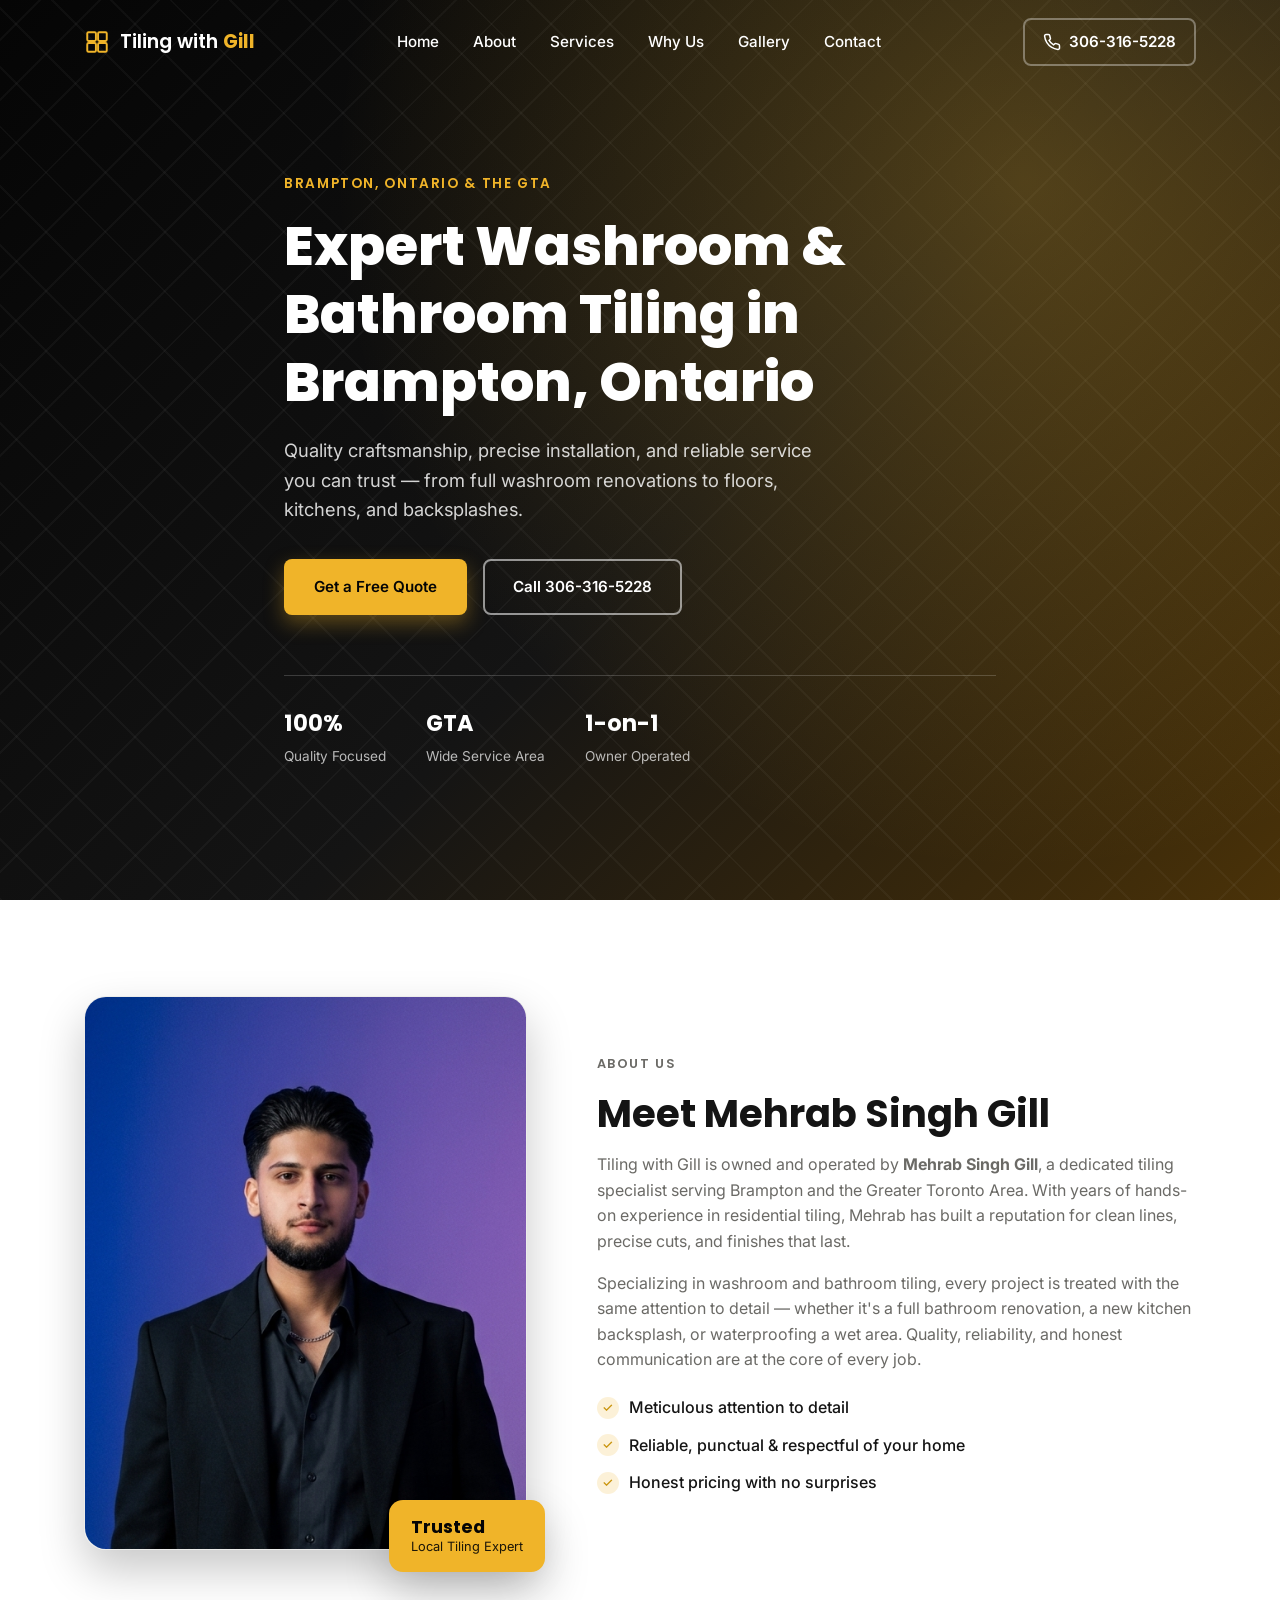
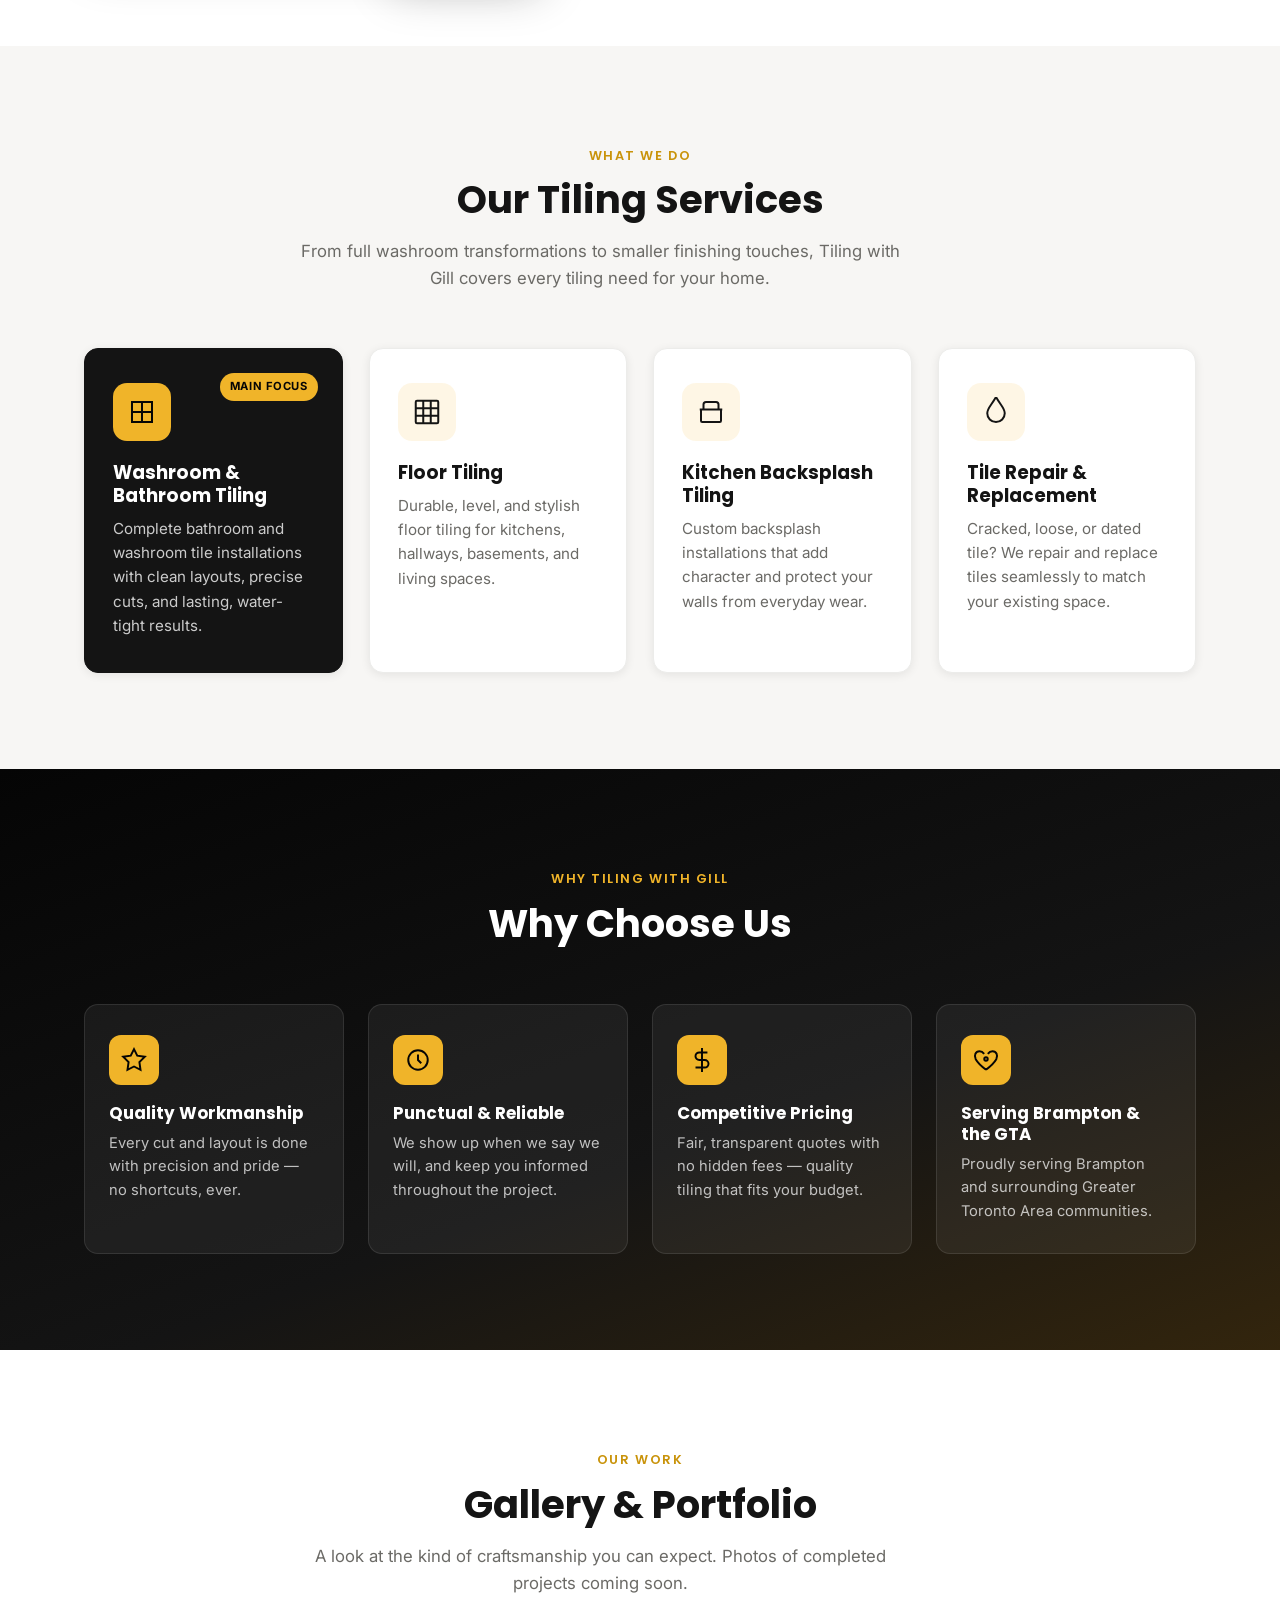
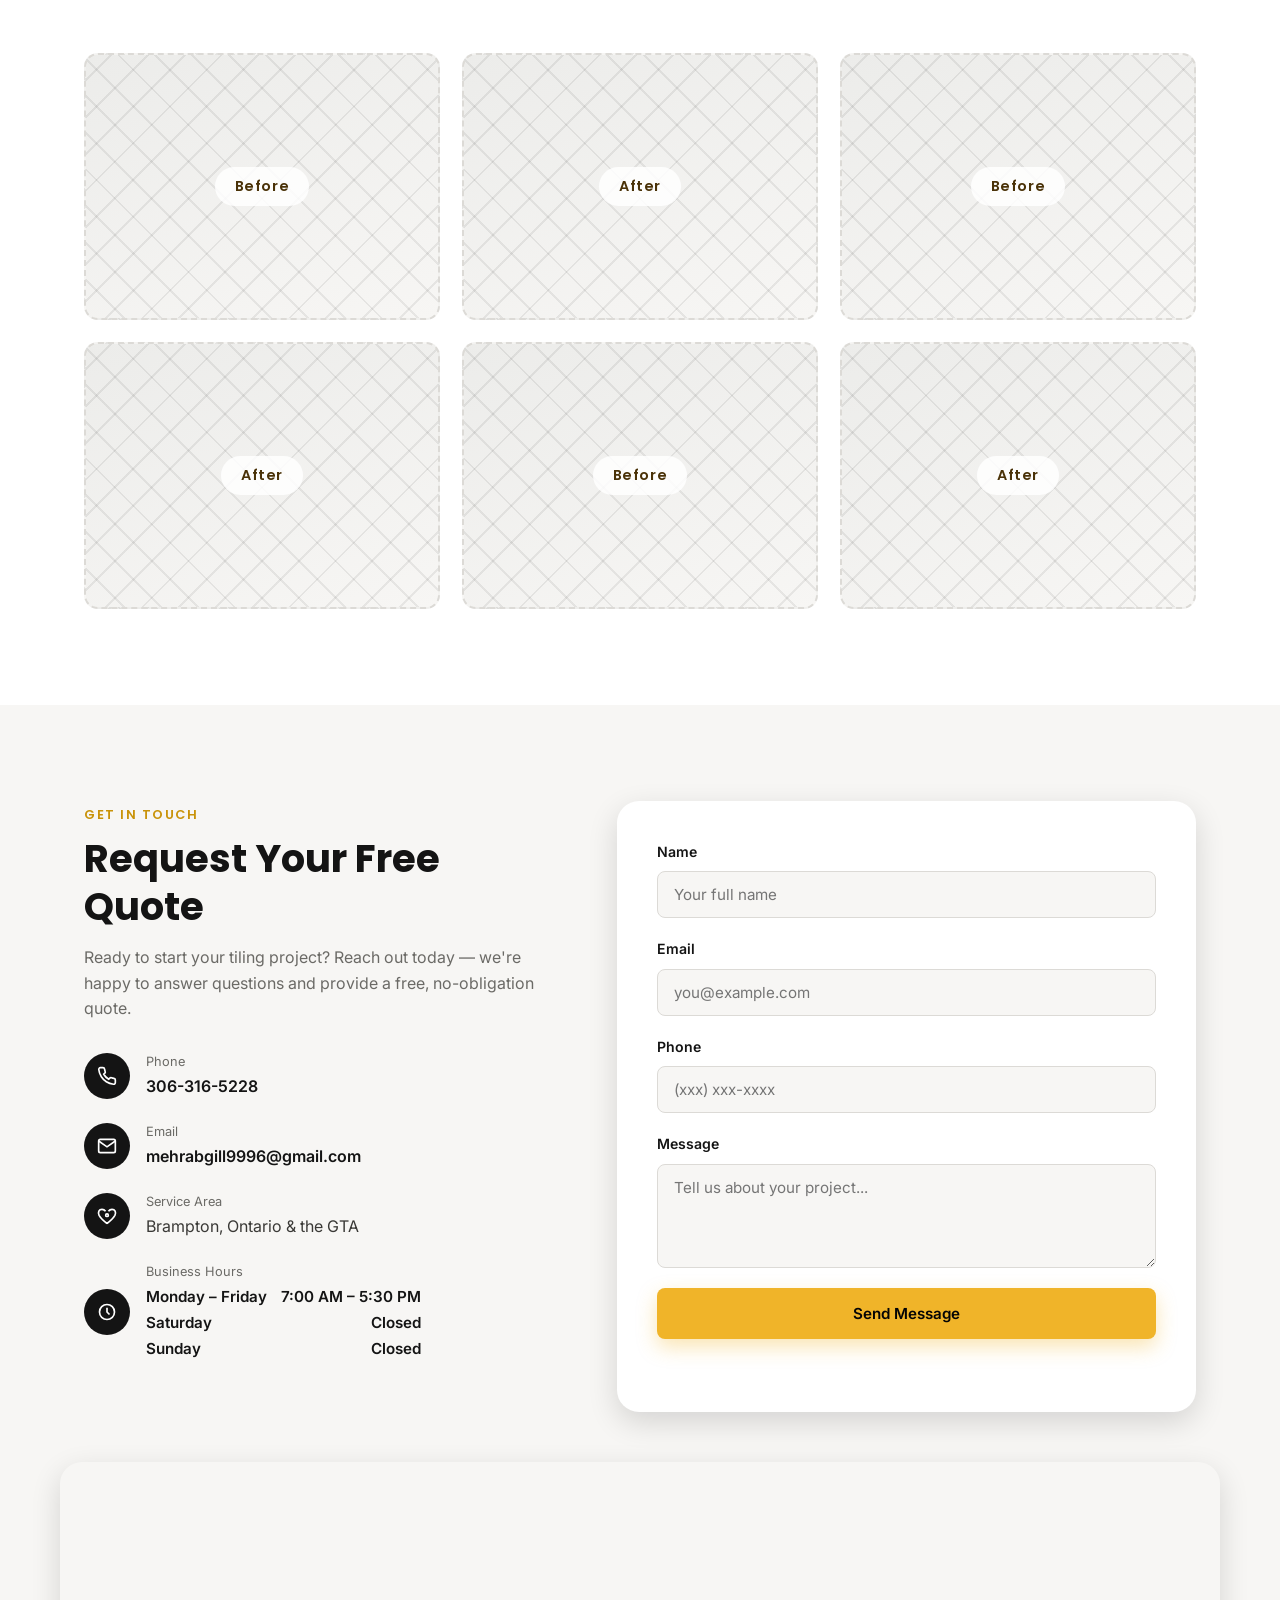
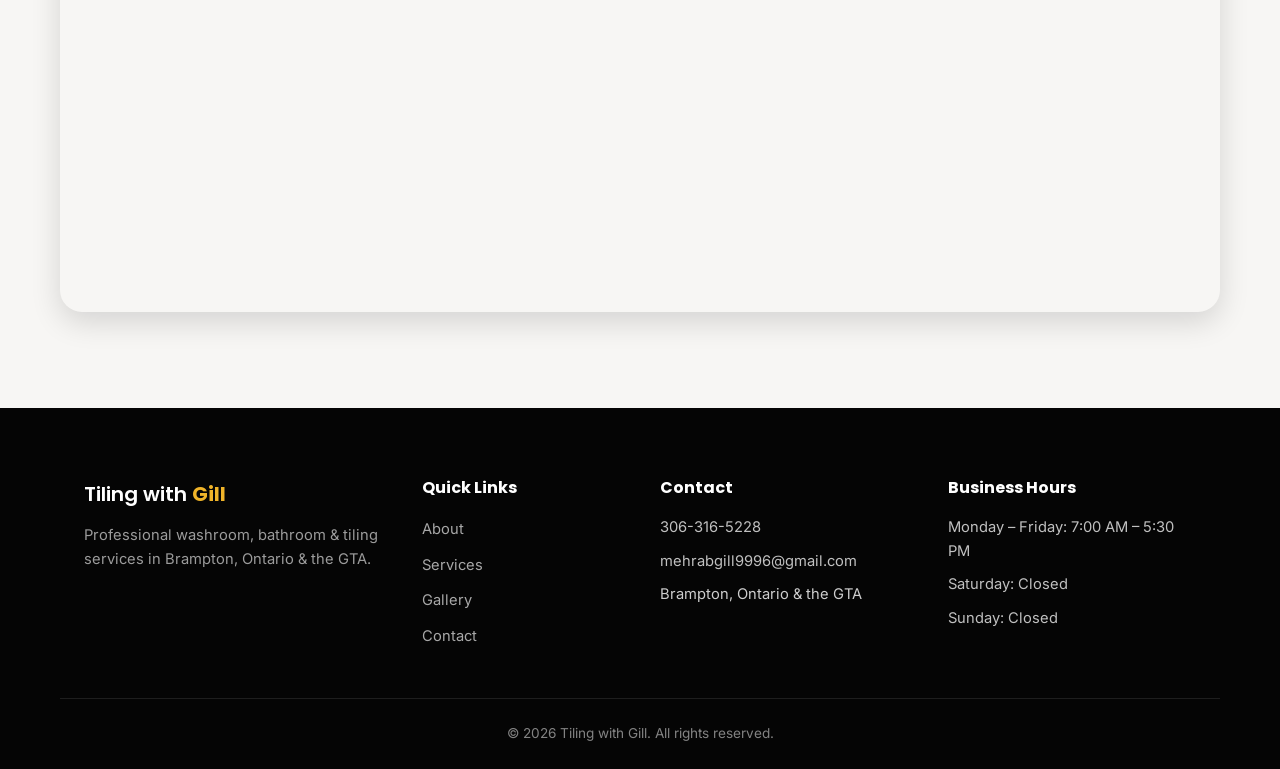
==== index.html @ 795b3895 "added embedded google map" ====
<!DOCTYPE html>
<html lang="en">
<head>
  <meta charset="UTF-8" />
  <meta name="viewport" content="width=device-width, initial-scale=1.0" />

  <!-- ===== Primary SEO ===== -->
  <title>Tiling With Gill | Professional Washroom &amp; Bathroom Tiling in Brampton, Ontario</title>
  <meta name="description" content="Tiling With Gill offers expert washroom, bathroom &amp; kitchen tiling in Brampton, Ontario. Quality installation, repairs &amp; backsplashes serving the GTA." />
  <meta name="keywords" content="tiling Brampton, washroom tiling, bathroom tiling contractor, tile installation Ontario, kitchen backsplash tiling, floor tiling Brampton, tile repair GTA, Mehrab Singh Gill tiling" />
  <meta name="robots" content="index, follow" />
  <meta name="author" content="Mehrab Singh Gill" />
  <!-- TODO: replace with the real production domain once live -->
  <link rel="canonical" href="https://www.tilingwithgill.com/" />

  <!-- ===== Favicon ===== -->
  <!-- Simple geometric tile icon in the site's accent color; see favicon.svg -->
  <link rel="icon" type="image/svg+xml" href="favicon.svg" />
  <!-- TODO: generate favicon.ico, favicon-16x16.png, favicon-32x32.png and apple-touch-icon.png from favicon.svg
       (e.g. via https://realfavicongenerator.net) and uncomment the lines below once added -->
  <!-- <link rel="icon" type="image/png" sizes="32x32" href="favicon-32x32.png" /> -->
  <!-- <link rel="icon" type="image/png" sizes="16x16" href="favicon-16x16.png" /> -->
  <!-- <link rel="apple-touch-icon" sizes="180x180" href="apple-touch-icon.png" /> -->
  <!-- <link rel="shortcut icon" href="favicon.ico" /> -->

  <!-- ===== Open Graph / Facebook & LinkedIn ===== -->
  <meta property="og:type" content="business.business" />
  <meta property="og:site_name" content="Tiling With Gill" />
  <meta property="og:title" content="Tiling With Gill | Professional Washroom &amp; Bathroom Tiling in Brampton, Ontario" />
  <meta property="og:description" content="Tiling With Gill offers expert washroom, bathroom &amp; kitchen tiling in Brampton, Ontario. Quality installation, repairs &amp; backsplashes serving the GTA." />
  <!-- TODO: replace with the real production domain and a dedicated 1200x630 share image once available -->
  <meta property="og:url" content="https://www.tilingwithgill.com/" />
  <meta property="og:image" content="https://www.tilingwithgill.com/images/mehrab-singh-gill.png" />
  <meta property="og:locale" content="en_CA" />

  <!-- ===== Twitter Card ===== -->
  <meta name="twitter:card" content="summary_large_image" />
  <meta name="twitter:title" content="Tiling With Gill | Professional Washroom &amp; Bathroom Tiling in Brampton, Ontario" />
  <meta name="twitter:description" content="Tiling With Gill offers expert washroom, bathroom &amp; kitchen tiling in Brampton, Ontario. Quality installation, repairs &amp; backsplashes serving the GTA." />
  <!-- TODO: replace with the real production domain and a dedicated share image once available -->
  <meta name="twitter:image" content="https://www.tilingwithgill.com/images/mehrab-singh-gill.png" />

  <!-- ===== Structured Data (LocalBusiness) ===== -->
  <script type="application/ld+json">
  {
    "@context": "https://schema.org",
    "@type": "HomeAndConstructionBusiness",
    "name": "Tiling With Gill",
    "image": "https://www.tilingwithgill.com/images/mehrab-singh-gill.png",
    "telephone": "+1-306-316-5228",
    "email": "mehrabgill9996@gmail.com",
    "address": {
      "@type": "PostalAddress",
      "addressLocality": "Brampton",
      "addressRegion": "ON",
      "addressCountry": "CA"
    },
    "geo": {
      "@type": "GeoCoordinates",
      "latitude": 43.7315,
      "longitude": -79.7624
    },
    "areaServed": "Brampton, Ontario and Greater Toronto Area",
    "priceRange": "$$",
    "openingHoursSpecification": [
      {
        "@type": "OpeningHoursSpecification",
        "dayOfWeek": ["Monday", "Tuesday", "Wednesday", "Thursday", "Friday"],
        "opens": "07:00",
        "closes": "17:30"
      }
    ],
    "url": "https://www.tilingwithgill.com/",
    "sameAs": []
  }
  </script>
  <!-- TODO: replace the domain/image placeholders above once the real production domain is live,
       and populate "sameAs" with links to social profiles (Facebook, Instagram, etc.) -->

  <!-- Google Fonts -->
  <link rel="preconnect" href="https://fonts.googleapis.com" />
  <link rel="preconnect" href="https://fonts.gstatic.com" crossorigin />
  <link href="https://fonts.googleapis.com/css2?family=Poppins:wght@500;600;700;800&family=Inter:wght@400;500;600;700&display=swap" rel="stylesheet" />

  <link rel="stylesheet" href="style.css"/>
</head>
<body>

  <!-- ===== Header / Navbar ===== -->
  <header class="site-header" id="site-header">
    <nav class="navbar container">
      <a href="#home" class="brand">
        <span class="brand-icon">
          <svg viewBox="0 0 24 24" width="26" height="26" fill="none" stroke="currentColor" stroke-width="1.8">
            <rect x="3" y="3" width="8" height="8" rx="1.2"></rect>
            <rect x="13" y="3" width="8" height="8" rx="1.2"></rect>
            <rect x="3" y="13" width="8" height="8" rx="1.2"></rect>
            <rect x="13" y="13" width="8" height="8" rx="1.2"></rect>
          </svg>
        </span>
        <span class="brand-text">Tiling with <strong>Gill</strong></span>
      </a>

      <button class="nav-toggle" id="nav-toggle" aria-label="Toggle navigation menu" aria-expanded="false">
        <span></span>
        <span></span>
        <span></span>
      </button>

      <ul class="nav-links" id="nav-links">
        <li><a href="#home" class="nav-link">Home</a></li>
        <li><a href="#about" class="nav-link">About</a></li>
        <li><a href="#services" class="nav-link">Services</a></li>
        <li><a href="#why-us" class="nav-link">Why Us</a></li>
        <li><a href="#gallery" class="nav-link">Gallery</a></li>
        <li><a href="#contact" class="nav-link">Contact</a></li>
      </ul>

      <a href="tel:3063165228" class="nav-phone">
        <svg viewBox="0 0 24 24" width="18" height="18" fill="none" stroke="currentColor" stroke-width="2">
          <path d="M22 16.92v3a2 2 0 0 1-2.18 2 19.79 19.79 0 0 1-8.63-3.07 19.5 19.5 0 0 1-6-6 19.79 19.79 0 0 1-3.07-8.67A2 2 0 0 1 4.11 2h3a2 2 0 0 1 2 1.72c.127.96.361 1.903.7 2.81a2 2 0 0 1-.45 2.11L8.09 9.91a16 16 0 0 0 6 6l1.27-1.27a2 2 0 0 1 2.11-.45c.907.339 1.85.573 2.81.7A2 2 0 0 1 22 16.92z"></path>
        </svg>
        <span>306-316-5228</span>
      </a>
    </nav>
  </header>

  <!-- ===== Hero Section ===== -->
  <section class="hero" id="home">
    <div class="hero-overlay"></div>
    <div class="container hero-content">
      <p class="hero-eyebrow">Brampton, Ontario &amp; the GTA</p>
      <h1 class="hero-title">Expert Washroom &amp; Bathroom Tiling in Brampton, Ontario</h1>
      <p class="hero-subtitle">
        Quality craftsmanship, precise installation, and reliable service you can trust —
        from full washroom renovations to floors, kitchens, and backsplashes.
      </p>
      <div class="hero-actions">
        <a href="#contact" class="btn btn-primary">Get a Free Quote</a>
        <a href="tel:3063165228" class="btn btn-ghost">Call 306-316-5228</a>
      </div>
      <div class="hero-stats">
        <div class="hero-stat">
          <span class="hero-stat-num">100%</span>
          <span class="hero-stat-label">Quality Focused</span>
        </div>
        <div class="hero-stat">
          <span class="hero-stat-num">GTA</span>
          <span class="hero-stat-label">Wide Service Area</span>
        </div>
        <div class="hero-stat">
          <span class="hero-stat-num">1-on-1</span>
          <span class="hero-stat-label">Owner Operated</span>
        </div>
      </div>
    </div>
  </section>

  <!-- ===== About Section ===== -->
  <section class="about" id="about">
    <div class="container about-grid">
      <div class="about-visual">
        <div class="about-image">
          <img src="images/mehrab-singh-gill.png" alt="Mehrab Singh Gill, owner of Tiling with Gill" />
        </div>
        <div class="about-badge">
          <strong>Trusted</strong>
          <span>Local Tiling Expert</span>
        </div>
      </div>

      <div class="about-text">
        <p class="section-eyebrow">About Us</p>
        <h2 class="section-title">Meet Mehrab Singh Gill</h2>
        <p>
          Tiling with Gill is owned and operated by <strong>Mehrab Singh Gill</strong>, a dedicated tiling
          specialist serving Brampton and the Greater Toronto Area. With years of hands-on experience
          in residential tiling, Mehrab has built a reputation for clean lines, precise cuts, and
          finishes that last.
        </p>
        <p>
          Specializing in washroom and bathroom tiling, every project is treated with the same
          attention to detail — whether it's a full bathroom renovation, a new kitchen backsplash,
          or waterproofing a wet area. Quality, reliability, and honest communication are at the
          core of every job.
        </p>
        <ul class="about-points">
          <li><span class="check">✓</span> Meticulous attention to detail</li>
          <li><span class="check">✓</span> Reliable, punctual &amp; respectful of your home</li>
          <li><span class="check">✓</span> Honest pricing with no surprises</li>
        </ul>
      </div>
    </div>
  </section>

  <!-- ===== Services Section ===== -->
  <section class="services" id="services">
    <div class="container">
      <div class="section-heading">
        <p class="section-eyebrow">What We Do</p>
        <h2 class="section-title">Our Tiling Services</h2>
        <p class="section-subtitle">
          From full washroom transformations to smaller finishing touches, Tiling with Gill covers
          every tiling need for your home.
        </p>
      </div>

      <div class="services-grid">
        <div class="service-card service-card-featured">
          <div class="service-icon">
            <svg viewBox="0 0 24 24" width="30" height="30" fill="none" stroke="currentColor" stroke-width="1.6">
              <path d="M4 4h16v16H4z"></path>
              <path d="M4 12h16M12 4v16"></path>
            </svg>
          </div>
          <span class="service-tag">Main Focus</span>
          <h3>Washroom &amp; Bathroom Tiling</h3>
          <p>Complete bathroom and washroom tile installations with clean layouts, precise cuts, and lasting, water-tight results.</p>
        </div>

        <div class="service-card">
          <div class="service-icon">
            <svg viewBox="0 0 24 24" width="30" height="30" fill="none" stroke="currentColor" stroke-width="1.6">
              <rect x="3" y="3" width="18" height="18" rx="1"></rect>
              <path d="M3 9h18M3 15h18M9 3v18M15 3v18"></path>
            </svg>
          </div>
          <h3>Floor Tiling</h3>
          <p>Durable, level, and stylish floor tiling for kitchens, hallways, basements, and living spaces.</p>
        </div>

        <div class="service-card">
          <div class="service-icon">
            <svg viewBox="0 0 24 24" width="30" height="30" fill="none" stroke="currentColor" stroke-width="1.6">
              <path d="M3 10h18M6 10V6a2 2 0 0 1 2-2h8a2 2 0 0 1 2 2v4M4 10v9a1 1 0 0 0 1 1h14a1 1 0 0 0 1-1v-9"></path>
            </svg>
          </div>
          <h3>Kitchen Backsplash Tiling</h3>
          <p>Custom backsplash installations that add character and protect your walls from everyday wear.</p>
        </div>

        <div class="service-card">
          <div class="service-icon">
            <svg viewBox="0 0 24 24" width="30" height="30" fill="none" stroke="currentColor" stroke-width="1.6">
              <path d="M12 20a7 7 0 0 0 7-7c0-4-3-6-7-13-4 7-7 9-7 13a7 7 0 0 0 7 7z"></path>
            </svg>
          </div>
          <h3>Tile Repair &amp; Replacement</h3>
          <p>Cracked, loose, or dated tile? We repair and replace tiles seamlessly to match your existing space.</p>
        </div>
      </div>
    </div>
  </section>

  <!-- ===== Why Choose Us Section ===== -->
  <section class="why-us" id="why-us">
    <div class="container">
      <div class="section-heading section-heading-light">
        <p class="section-eyebrow">Why Tiling with Gill</p>
        <h2 class="section-title">Why Choose Us</h2>
      </div>

      <div class="why-us-grid">
        <div class="why-card">
          <div class="why-icon">
            <svg viewBox="0 0 24 24" width="26" height="26" fill="none" stroke="currentColor" stroke-width="1.8">
              <path d="M12 2l3 6 7 1-5 5 1 7-6-3-6 3 1-7-5-5 7-1 3-6z"></path>
            </svg>
          </div>
          <h3>Quality Workmanship</h3>
          <p>Every cut and layout is done with precision and pride — no shortcuts, ever.</p>
        </div>

        <div class="why-card">
          <div class="why-icon">
            <svg viewBox="0 0 24 24" width="26" height="26" fill="none" stroke="currentColor" stroke-width="1.8">
              <circle cx="12" cy="12" r="9"></circle>
              <path d="M12 7v5l3 3"></path>
            </svg>
          </div>
          <h3>Punctual &amp; Reliable</h3>
          <p>We show up when we say we will, and keep you informed throughout the project.</p>
        </div>

        <div class="why-card">
          <div class="why-icon">
            <svg viewBox="0 0 24 24" width="26" height="26" fill="none" stroke="currentColor" stroke-width="1.8">
              <path d="M12 1v22M17 5H9.5a3.5 3.5 0 0 0 0 7h5a3.5 3.5 0 0 1 0 7H6"></path>
            </svg>
          </div>
          <h3>Competitive Pricing</h3>
          <p>Fair, transparent quotes with no hidden fees — quality tiling that fits your budget.</p>
        </div>

        <div class="why-card">
          <div class="why-icon">
            <svg viewBox="0 0 24 24" width="26" height="26" fill="none" stroke="currentColor" stroke-width="1.8">
              <path d="M12 21s-7-5.3-9.5-9.7C.7 7.6 2.4 4 6 4c2 0 3.3 1 4.3 2.4M12 21s7-5.3 9.5-9.7C23.3 7.6 21.6 4 18 4c-2 0-3.3 1-4.3 2.4"></path>
              <circle cx="12" cy="11" r="1.6"></circle>
            </svg>
          </div>
          <h3>Serving Brampton &amp; the GTA</h3>
          <p>Proudly serving Brampton and surrounding Greater Toronto Area communities.</p>
        </div>
      </div>
    </div>
  </section>

  <!-- ===== Gallery Section ===== -->
  <section class="gallery" id="gallery">
    <div class="container">
      <div class="section-heading">
        <p class="section-eyebrow">Our Work</p>
        <h2 class="section-title">Gallery &amp; Portfolio</h2>
        <p class="section-subtitle">A look at the kind of craftsmanship you can expect. Photos of completed projects coming soon.</p>
      </div>

      <div class="gallery-grid">
        <div class="gallery-item"><span class="gallery-label">Before</span></div>
        <div class="gallery-item"><span class="gallery-label">After</span></div>
        <div class="gallery-item"><span class="gallery-label">Before</span></div>
        <div class="gallery-item"><span class="gallery-label">After</span></div>
        <div class="gallery-item"><span class="gallery-label">Before</span></div>
        <div class="gallery-item"><span class="gallery-label">After</span></div>
      </div>
    </div>
  </section>

  <!-- ===== Contact Section ===== -->
  <section class="contact" id="contact">
    <div class="container contact-grid">
      <div class="contact-info">
        <p class="section-eyebrow">Get In Touch</p>
        <h2 class="section-title">Request Your Free Quote</h2>
        <p class="contact-lead">
          Ready to start your tiling project? Reach out today — we're happy to answer questions
          and provide a free, no-obligation quote.
        </p>

        <ul class="contact-details">
          <li>
            <span class="contact-icon">
              <svg viewBox="0 0 24 24" width="20" height="20" fill="none" stroke="currentColor" stroke-width="2">
                <path d="M22 16.92v3a2 2 0 0 1-2.18 2 19.79 19.79 0 0 1-8.63-3.07 19.5 19.5 0 0 1-6-6 19.79 19.79 0 0 1-3.07-8.67A2 2 0 0 1 4.11 2h3a2 2 0 0 1 2 1.72c.127.96.361 1.903.7 2.81a2 2 0 0 1-.45 2.11L8.09 9.91a16 16 0 0 0 6 6l1.27-1.27a2 2 0 0 1 2.11-.45c.907.339 1.85.573 2.81.7A2 2 0 0 1 22 16.92z"></path>
              </svg>
            </span>
            <div>
              <span class="contact-label">Phone</span>
              <a href="tel:3063165228">306-316-5228</a>
            </div>
          </li>
          <li>
            <span class="contact-icon">
              <svg viewBox="0 0 24 24" width="20" height="20" fill="none" stroke="currentColor" stroke-width="2">
                <rect x="2" y="4" width="20" height="16" rx="2"></rect>
                <path d="M2 6l10 7 10-7"></path>
              </svg>
            </span>
            <div>
              <span class="contact-label">Email</span>
              <a href="mailto:mehrabgill9996@gmail.com">mehrabgill9996@gmail.com</a>
            </div>
          </li>
          <li>
            <span class="contact-icon">
              <svg viewBox="0 0 24 24" width="20" height="20" fill="none" stroke="currentColor" stroke-width="2">
                <path d="M12 21s-7-5.3-9.5-9.7C.7 7.6 2.4 4 6 4c2 0 3.3 1 4.3 2.4M12 21s7-5.3 9.5-9.7C23.3 7.6 21.6 4 18 4c-2 0-3.3 1-4.3 2.4"></path>
                <circle cx="12" cy="11" r="1.6"></circle>
              </svg>
            </span>
            <div>
              <span class="contact-label">Service Area</span>
              <span>Brampton, Ontario &amp; the GTA</span>
            </div>
          </li>
          <li>
            <span class="contact-icon">
              <svg viewBox="0 0 24 24" width="20" height="20" fill="none" stroke="currentColor" stroke-width="2">
                <circle cx="12" cy="12" r="9"></circle>
                <path d="M12 7v5l3 3"></path>
              </svg>
            </span>
            <div>
              <span class="contact-label">Business Hours</span>
              <ul class="hours-list">
                <li><span>Monday – Friday</span><span>7:00 AM – 5:30 PM</span></li>
                <li><span>Saturday</span><span>Closed</span></li>
                <li><span>Sunday</span><span>Closed</span></li>
              </ul>
            </div>
          </li>
        </ul>
      </div>

      <div class="contact-form-wrap">
        <form id="contact-form" class="contact-form" action="https://api.web3forms.com/submit" method="POST" novalidate>
          <input type="hidden" name="access_key" value="afe254e4-fe73-4a20-aae0-8e3b2d7eca64" />
          <input type="hidden" name="subject" value="New Quote Request from Website" />
          <div class="form-row">
            <label for="name">Name</label>
            <input type="text" id="name" name="name" placeholder="Your full name" required />
          </div>
          <div class="form-row">
            <label for="email">Email</label>
            <input type="email" id="email" name="email" placeholder="you@example.com" required />
          </div>
          <div class="form-row">
            <label for="phone">Phone</label>
            <input type="tel" id="phone" name="phone" placeholder="(xxx) xxx-xxxx" />
          </div>
          <div class="form-row">
            <label for="message">Message</label>
            <textarea id="message" name="message" rows="4" placeholder="Tell us about your project..." required></textarea>
          </div>
          <button type="submit" class="btn btn-primary btn-block">Send Message</button>
          <p class="form-note" id="form-note" role="status" aria-live="polite"></p>
        </form>
      </div>
    </div>

    <div class="container map-embed">
      <iframe
        src="https://www.google.com/maps/embed?pb=!1m18!1m12!1m3!1d184531.24686774967!2d-79.92454413108189!3d43.72507913523757!2m3!1f0!2f0!3f0!3m2!1i1024!2i768!4f13.1!3m3!1m2!1s0x882b15eaa5d05abf%3A0x352d31667cc38677!2sBrampton%2C%20ON!5e0!3m2!1sen!2sca!4v1784759940972!5m2!1sen!2sca"
        height="450"
        style="border:0;"
        allowfullscreen=""
        loading="lazy"
        title="Tiling With Gill service area map — Brampton, Ontario"
      ></iframe>
    </div>
  </section>

  <!-- ===== Footer ===== -->
  <footer class="site-footer">
    <div class="container footer-grid">
      <div class="footer-brand">
        <span class="brand-text">Tiling with <strong>Gill</strong></span>
        <p>Professional washroom, bathroom &amp; tiling services in Brampton, Ontario &amp; the GTA.</p>
      </div>

      <div class="footer-links">
        <h4>Quick Links</h4>
        <ul>
          <li><a href="#about">About</a></li>
          <li><a href="#services">Services</a></li>
          <li><a href="#gallery">Gallery</a></li>
          <li><a href="#contact">Contact</a></li>
        </ul>
      </div>

      <div class="footer-contact">
        <h4>Contact</h4>
        <p><a href="tel:3063165228">306-316-5228</a></p>
        <p><a href="mailto:mehrabgill9996@gmail.com">mehrabgill9996@gmail.com</a></p>
        <p>Brampton, Ontario &amp; the GTA</p>
      </div>

      <div class="footer-hours">
        <h4>Business Hours</h4>
        <p>Monday – Friday: 7:00 AM – 5:30 PM</p>
        <p>Saturday: Closed</p>
        <p>Sunday: Closed</p>
      </div>
    </div>

    <div class="footer-bottom container">
      <p>&copy; <span id="year"></span> Tiling with Gill. All rights reserved.</p>
    </div>
  </footer>

  <a href="#home" class="back-to-top" id="back-to-top" aria-label="Back to top">
    <svg viewBox="0 0 24 24" width="20" height="20" fill="none" stroke="currentColor" stroke-width="2.2">
      <path d="M12 19V5M5 12l7-7 7 7"></path>
    </svg>
  </a>

  <script src="script.js"></script>
</body>
</html>
---- style.css ----
/* =========================================================
   Tiling with Gill — Stylesheet
   ========================================================= */

/* ----- Reset & Base ----- */
* {
  margin: 0;
  padding: 0;
  box-sizing: border-box;
}

:root {
  /* Colors */
  --navy: #141414;
  --navy-dark: #050505;
  --navy-light: #4a3208;
  --terracotta: #f0b429;
  --terracotta-dark: #c9930a;
  --gray-50: #f7f6f4;
  --gray-100: #ececea;
  --gray-200: #dcdad6;
  --gray-400: #a3a29e;
  --gray-600: #6b6a66;
  --gray-800: #3a3936;
  --white: #ffffff;

  /* Typography */
  --font-heading: 'Poppins', 'Inter', sans-serif;
  --font-body: 'Inter', sans-serif;

  /* Layout */
  --container-width: 1160px;
  --radius-sm: 8px;
  --radius-md: 14px;
  --radius-lg: 22px;
  --shadow-sm: 0 2px 10px rgba(0, 0, 0, 0.08);
  --shadow-md: 0 10px 30px rgba(0, 0, 0, 0.14);
  --shadow-lg: 0 20px 45px rgba(0, 0, 0, 0.22);
  --transition: 0.25s ease;
}

html {
  scroll-behavior: smooth;
}

body {
  font-family: var(--font-body);
  color: var(--gray-800);
  background: var(--white);
  line-height: 1.6;
  -webkit-font-smoothing: antialiased;
}

h1, h2, h3, h4 {
  font-family: var(--font-heading);
  color: var(--navy);
  line-height: 1.25;
}

a {
  text-decoration: none;
  color: inherit;
}

ul {
  list-style: none;
}

img {
  max-width: 100%;
  display: block;
}

button {
  font-family: inherit;
  cursor: pointer;
}

.container {
  width: 100%;
  max-width: var(--container-width);
  margin: 0 auto;
  padding: 0 24px;
}

section {
  padding: 96px 0;
}

/* ----- Shared: Section Headings ----- */
.section-eyebrow {
  display: inline-block;
  font-family: var(--font-heading);
  font-size: 0.8rem;
  font-weight: 600;
  letter-spacing: 0.12em;
  text-transform: uppercase;
  color: var(--terracotta-dark);
  margin-bottom: 10px;
}

.section-title {
  font-size: clamp(1.7rem, 3.2vw, 2.4rem);
  font-weight: 700;
  margin-bottom: 14px;
}

.section-subtitle {
  color: var(--gray-600);
  font-size: 1.05rem;
  max-width: 620px;
}

.section-heading {
  text-align: center;
  max-width: 700px;
  margin: 0 auto 56px;
}

.section-heading-light .section-title,
.section-heading-light .section-subtitle {
  color: var(--white);
}

.section-heading-light .section-eyebrow {
  color: var(--terracotta);
}

/* ----- Buttons ----- */
.btn {
  display: inline-flex;
  align-items: center;
  justify-content: center;
  gap: 8px;
  padding: 14px 28px;
  border-radius: var(--radius-sm);
  font-weight: 600;
  font-size: 0.95rem;
  border: 2px solid transparent;
  transition: transform var(--transition), box-shadow var(--transition), background var(--transition), color var(--transition), border-color var(--transition);
  white-space: nowrap;
}

.btn-primary {
  background: var(--terracotta);
  color: var(--navy-dark);
  box-shadow: 0 8px 20px rgba(240, 180, 41, 0.35);
}

.btn-primary:hover {
  background: var(--terracotta-dark);
  transform: translateY(-2px);
  box-shadow: 0 12px 26px rgba(240, 180, 41, 0.45);
}

.btn-ghost {
  background: transparent;
  border-color: rgba(255, 255, 255, 0.55);
  color: var(--white);
}

.btn-ghost:hover {
  background: rgba(255, 255, 255, 0.12);
  border-color: var(--white);
  transform: translateY(-2px);
}

.btn-block {
  width: 100%;
}

/* ----- Header / Navbar ----- */
.site-header {
  position: fixed;
  top: 0;
  left: 0;
  right: 0;
  z-index: 1000;
  background: rgba(5, 5, 5, 0.0);
  transition: background var(--transition), box-shadow var(--transition), padding var(--transition);
  padding: 18px 0;
}

.site-header.scrolled {
  background: rgba(10, 10, 10, 0.97);
  box-shadow: var(--shadow-md);
  padding: 10px 0;
}

.navbar {
  display: flex;
  align-items: center;
  justify-content: space-between;
  gap: 20px;
}

.brand {
  display: flex;
  align-items: center;
  gap: 10px;
  color: var(--white);
  font-family: var(--font-heading);
  font-size: 1.2rem;
  font-weight: 600;
  flex-shrink: 0;
}

.brand-icon {
  display: flex;
  align-items: center;
  color: var(--terracotta);
}

.brand-text strong {
  font-weight: 700;
  color: var(--terracotta);
}

.nav-links {
  display: flex;
  align-items: center;
  gap: 34px;
  margin: 0 auto;
}

.nav-link {
  color: var(--white);
  font-size: 0.95rem;
  font-weight: 500;
  position: relative;
  padding: 6px 0;
  transition: color var(--transition);
}

.nav-link::after {
  content: '';
  position: absolute;
  left: 0;
  bottom: 0;
  width: 0;
  height: 2px;
  background: var(--terracotta);
  transition: width var(--transition);
}

.nav-link:hover {
  color: var(--terracotta);
}

.nav-link:hover::after {
  width: 100%;
}

.nav-phone {
  display: flex;
  align-items: center;
  gap: 8px;
  color: var(--white);
  font-weight: 600;
  font-size: 0.95rem;
  padding: 10px 18px;
  border: 2px solid rgba(255, 255, 255, 0.35);
  border-radius: var(--radius-sm);
  transition: all var(--transition);
  flex-shrink: 0;
}

.nav-phone:hover {
  background: var(--terracotta);
  border-color: var(--terracotta);
  color: var(--navy-dark);
  transform: translateY(-1px);
}

.nav-toggle {
  display: none;
  flex-direction: column;
  justify-content: center;
  gap: 5px;
  width: 40px;
  height: 40px;
  background: transparent;
  border: none;
  z-index: 1100;
}

.nav-toggle span {
  display: block;
  width: 100%;
  height: 2px;
  background: var(--white);
  border-radius: 2px;
  transition: transform var(--transition), opacity var(--transition);
}

.nav-toggle.active span:nth-child(1) {
  transform: translateY(7px) rotate(45deg);
}

.nav-toggle.active span:nth-child(2) {
  opacity: 0;
}

.nav-toggle.active span:nth-child(3) {
  transform: translateY(-7px) rotate(-45deg);
}

/* ----- Hero ----- */
.hero {
  position: relative;
  min-height: 100vh;
  display: flex;
  align-items: center;
  padding-top: 120px;
  padding-bottom: 80px;
  background:
    repeating-linear-gradient(45deg, rgba(255, 255, 255, 0.035) 0, rgba(255, 255, 255, 0.035) 2px, transparent 2px, transparent 42px),
    repeating-linear-gradient(-45deg, rgba(255, 255, 255, 0.035) 0, rgba(255, 255, 255, 0.035) 2px, transparent 2px, transparent 42px),
    linear-gradient(135deg, var(--navy-dark) 0%, var(--navy) 55%, var(--navy-light) 100%);
  overflow: hidden;
}

.hero-overlay {
  position: absolute;
  inset: 0;
  background: radial-gradient(circle at 80% 20%, rgba(240, 180, 41, 0.28), transparent 55%);
  pointer-events: none;
}

.hero-content {
  position: relative;
  z-index: 2;
  max-width: 760px;
}

.hero-eyebrow {
  color: var(--terracotta);
  font-family: var(--font-heading);
  font-weight: 600;
  letter-spacing: 0.12em;
  text-transform: uppercase;
  font-size: 0.85rem;
  margin-bottom: 18px;
}

.hero-title {
  color: var(--white);
  font-size: clamp(2.1rem, 5vw, 3.4rem);
  font-weight: 800;
  margin-bottom: 20px;
}

.hero-subtitle {
  color: rgba(255, 255, 255, 0.82);
  font-size: 1.15rem;
  max-width: 560px;
  margin-bottom: 34px;
}

.hero-actions {
  display: flex;
  flex-wrap: wrap;
  gap: 16px;
  margin-bottom: 60px;
}

.hero-stats {
  display: flex;
  gap: 40px;
  flex-wrap: wrap;
  border-top: 1px solid rgba(255, 255, 255, 0.18);
  padding-top: 30px;
}

.hero-stat {
  display: flex;
  flex-direction: column;
  gap: 4px;
}

.hero-stat-num {
  color: var(--white);
  font-family: var(--font-heading);
  font-weight: 700;
  font-size: 1.4rem;
}

.hero-stat-label {
  color: rgba(255, 255, 255, 0.7);
  font-size: 0.85rem;
}

/* ----- About ----- */
.about-grid {
  display: grid;
  grid-template-columns: 0.85fr 1.15fr;
  gap: 70px;
  align-items: center;
}

.about-visual {
  position: relative;
}

.about-image-placeholder {
  aspect-ratio: 4 / 5;
  border-radius: var(--radius-lg);
  background:
    repeating-linear-gradient(45deg, rgba(10, 10, 10, 0.06) 0, rgba(10, 10, 10, 0.06) 2px, transparent 2px, transparent 30px),
    repeating-linear-gradient(-45deg, rgba(10, 10, 10, 0.06) 0, rgba(10, 10, 10, 0.06) 2px, transparent 2px, transparent 30px),
    linear-gradient(160deg, var(--gray-100), var(--gray-50));
  border: 2px dashed var(--gray-200);
  display: flex;
  flex-direction: column;
  align-items: center;
  justify-content: center;
  gap: 16px;
  color: var(--navy-light);
  text-align: center;
  padding: 30px;
  font-family: var(--font-heading);
  font-weight: 600;
}

.about-image {
  aspect-ratio: 4 / 5;
  border-radius: var(--radius-lg);
  overflow: hidden;
  box-shadow: var(--shadow-lg);
  border: 1px solid var(--gray-100);
}

.about-image img {
  width: 100%;
  height: 100%;
  object-fit: cover;
  object-position: top center;
}

.about-badge {
  position: absolute;
  bottom: -22px;
  right: -18px;
  background: var(--terracotta);
  color: var(--navy-dark);
  padding: 16px 22px;
  border-radius: var(--radius-md);
  box-shadow: var(--shadow-lg);
  display: flex;
  flex-direction: column;
  line-height: 1.3;
}

.about-badge strong {
  font-family: var(--font-heading);
  font-size: 1.1rem;
}

.about-badge span {
  font-size: 0.8rem;
  opacity: 0.9;
}

.about-text p {
  color: var(--gray-600);
  margin-bottom: 16px;
}

.about-points {
  margin-top: 22px;
  display: flex;
  flex-direction: column;
  gap: 12px;
}

.about-points li {
  display: flex;
  align-items: center;
  gap: 10px;
  font-weight: 500;
  color: var(--navy);
}

.check {
  display: inline-flex;
  align-items: center;
  justify-content: center;
  width: 22px;
  height: 22px;
  border-radius: 50%;
  background: rgba(240, 180, 41, 0.18);
  color: var(--terracotta-dark);
  font-size: 0.8rem;
  flex-shrink: 0;
}

/* ----- Services ----- */
.services {
  background: var(--gray-50);
}

.services-grid {
  display: grid;
  grid-template-columns: repeat(4, 1fr);
  gap: 26px;
}

.service-card {
  background: var(--white);
  border-radius: var(--radius-md);
  padding: 34px 28px;
  box-shadow: var(--shadow-sm);
  border: 1px solid var(--gray-100);
  transition: transform var(--transition), box-shadow var(--transition), border-color var(--transition);
  position: relative;
}

.service-card:hover {
  transform: translateY(-6px);
  box-shadow: var(--shadow-md);
  border-color: transparent;
}

.service-card h3 {
  font-size: 1.15rem;
  margin-bottom: 10px;
}

.service-card p {
  color: var(--gray-600);
  font-size: 0.95rem;
}

.service-icon {
  width: 58px;
  height: 58px;
  border-radius: 14px;
  background: rgba(240, 180, 41, 0.12);
  color: var(--navy);
  display: flex;
  align-items: center;
  justify-content: center;
  margin-bottom: 20px;
  transition: background var(--transition), color var(--transition);
}

.service-card:hover .service-icon {
  background: var(--navy);
  color: var(--terracotta);
}

.service-card-featured {
  background: var(--navy);
  border-color: var(--navy);
}

.service-card-featured h3,
.service-card-featured p {
  color: var(--white);
}

.service-card-featured p {
  color: rgba(255, 255, 255, 0.78);
}

.service-card-featured .service-icon {
  background: var(--terracotta);
  color: var(--navy-dark);
}

.service-card-featured:hover {
  transform: translateY(-6px);
}

.service-tag {
  position: absolute;
  top: 24px;
  right: 24px;
  background: var(--terracotta);
  color: var(--navy-dark);
  font-size: 0.7rem;
  font-weight: 700;
  letter-spacing: 0.05em;
  text-transform: uppercase;
  padding: 5px 10px;
  border-radius: 20px;
}

/* ----- Why Choose Us ----- */
.why-us {
  background: linear-gradient(160deg, var(--navy-dark) 0%, var(--navy) 60%, var(--navy-light) 130%);
  position: relative;
}

.why-us-grid {
  display: grid;
  grid-template-columns: repeat(4, 1fr);
  gap: 24px;
}

.why-card {
  background: rgba(255, 255, 255, 0.06);
  border: 1px solid rgba(255, 255, 255, 0.1);
  border-radius: var(--radius-md);
  padding: 30px 24px;
  transition: transform var(--transition), background var(--transition);
}

.why-card:hover {
  transform: translateY(-6px);
  background: rgba(255, 255, 255, 0.1);
}

.why-icon {
  width: 50px;
  height: 50px;
  border-radius: 12px;
  background: var(--terracotta);
  color: var(--navy-dark);
  display: flex;
  align-items: center;
  justify-content: center;
  margin-bottom: 18px;
}

.why-card h3 {
  color: var(--white);
  font-size: 1.05rem;
  margin-bottom: 8px;
}

.why-card p {
  color: rgba(255, 255, 255, 0.72);
  font-size: 0.92rem;
}

/* ----- Gallery ----- */
.gallery-grid {
  display: grid;
  grid-template-columns: repeat(3, 1fr);
  gap: 22px;
}

.gallery-item {
  aspect-ratio: 4 / 3;
  border-radius: var(--radius-md);
  background:
    repeating-linear-gradient(45deg, rgba(10, 10, 10, 0.07) 0, rgba(10, 10, 10, 0.07) 2px, transparent 2px, transparent 26px),
    repeating-linear-gradient(-45deg, rgba(10, 10, 10, 0.07) 0, rgba(10, 10, 10, 0.07) 2px, transparent 2px, transparent 26px),
    linear-gradient(160deg, var(--gray-100), var(--gray-50));
  border: 2px dashed var(--gray-200);
  display: flex;
  align-items: center;
  justify-content: center;
  position: relative;
  overflow: hidden;
  transition: transform var(--transition), box-shadow var(--transition);
}

.gallery-item:hover {
  transform: translateY(-5px);
  box-shadow: var(--shadow-md);
}

.gallery-label {
  font-family: var(--font-heading);
  font-weight: 600;
  color: var(--navy-light);
  background: rgba(255, 255, 255, 0.85);
  padding: 8px 20px;
  border-radius: 30px;
  font-size: 0.9rem;
  letter-spacing: 0.04em;
}

/* ----- Contact ----- */
.contact {
  background: var(--gray-50);
}

.contact-grid {
  display: grid;
  grid-template-columns: 0.9fr 1.1fr;
  gap: 60px;
  align-items: start;
}

.map-embed {
  margin-top: 50px;
  border-radius: var(--radius-lg);
  overflow: hidden;
  box-shadow: var(--shadow-md);
}

.map-embed iframe {
  display: block;
  width: 100%;
  max-width: 100%;
}

.contact-lead {
  color: var(--gray-600);
  margin-bottom: 30px;
  max-width: 480px;
}

.contact-details {
  display: flex;
  flex-direction: column;
  gap: 22px;
}

.contact-details li {
  display: flex;
  align-items: center;
  gap: 16px;
}

.contact-icon {
  width: 46px;
  height: 46px;
  border-radius: 50%;
  background: var(--navy);
  color: var(--white);
  display: flex;
  align-items: center;
  justify-content: center;
  flex-shrink: 0;
}

.contact-label {
  display: block;
  font-size: 0.8rem;
  color: var(--gray-600);
  margin-bottom: 2px;
}

.contact-details a {
  font-weight: 600;
  color: var(--navy);
  transition: color var(--transition);
}

.contact-details a:hover {
  color: var(--terracotta-dark);
}

.hours-list {
  display: flex;
  flex-direction: column;
  gap: 2px;
}

.hours-list li {
  display: flex;
  justify-content: space-between;
  gap: 14px;
  font-weight: 600;
  color: var(--navy);
  font-size: 0.95rem;
}

.contact-form-wrap {
  background: var(--white);
  border-radius: var(--radius-lg);
  padding: 40px;
  box-shadow: var(--shadow-md);
}

.form-row {
  margin-bottom: 20px;
  display: flex;
  flex-direction: column;
  gap: 8px;
}

.form-row label {
  font-size: 0.88rem;
  font-weight: 600;
  color: var(--navy);
}

.form-row input,
.form-row textarea {
  font-family: inherit;
  font-size: 0.95rem;
  padding: 13px 16px;
  border: 1.5px solid var(--gray-200);
  border-radius: var(--radius-sm);
  background: var(--gray-50);
  color: var(--gray-800);
  transition: border-color var(--transition), background var(--transition);
  resize: vertical;
}

.form-row input:focus,
.form-row textarea:focus {
  outline: none;
  border-color: var(--terracotta);
  background: var(--white);
}

.form-note {
  margin-top: 16px;
  font-size: 0.9rem;
  font-weight: 600;
  min-height: 1.2em;
  text-align: center;
}

.form-note.success {
  color: #2e7d4f;
}

.form-note.error {
  color: #c1382b;
}

/* ----- Footer ----- */
.site-footer {
  background: var(--navy-dark);
  color: rgba(255, 255, 255, 0.8);
  padding-top: 70px;
}

.footer-grid {
  display: grid;
  grid-template-columns: 1.2fr 0.8fr 1fr 1fr;
  gap: 40px;
  padding-bottom: 50px;
  border-bottom: 1px solid rgba(255, 255, 255, 0.1);
}

.footer-brand .brand-text {
  font-family: var(--font-heading);
  font-size: 1.25rem;
  font-weight: 600;
  color: var(--white);
}

.footer-brand p {
  margin-top: 14px;
  font-size: 0.92rem;
  max-width: 300px;
  color: rgba(255, 255, 255, 0.6);
}

.footer-links h4,
.footer-contact h4,
.footer-hours h4 {
  color: var(--white);
  font-size: 1rem;
  margin-bottom: 18px;
}

.footer-links ul {
  display: flex;
  flex-direction: column;
  gap: 10px;
}

.footer-links a {
  font-size: 0.92rem;
  color: rgba(255, 255, 255, 0.65);
  transition: color var(--transition);
}

.footer-links a:hover {
  color: var(--terracotta);
}

.footer-contact p {
  margin-bottom: 10px;
  font-size: 0.92rem;
}

.footer-contact a {
  color: rgba(255, 255, 255, 0.75);
  transition: color var(--transition);
}

.footer-contact a:hover {
  color: var(--terracotta);
}

.footer-hours p {
  margin-bottom: 10px;
  font-size: 0.92rem;
  color: rgba(255, 255, 255, 0.75);
}

.footer-bottom {
  padding: 24px;
  text-align: center;
  font-size: 0.85rem;
  color: rgba(255, 255, 255, 0.5);
}

/* ----- Back to top ----- */
.back-to-top {
  position: fixed;
  bottom: 26px;
  right: 26px;
  width: 46px;
  height: 46px;
  border-radius: 50%;
  background: var(--terracotta);
  color: var(--navy-dark);
  display: flex;
  align-items: center;
  justify-content: center;
  box-shadow: var(--shadow-md);
  opacity: 0;
  visibility: hidden;
  transform: translateY(10px);
  transition: opacity var(--transition), transform var(--transition), visibility var(--transition), background var(--transition);
  z-index: 900;
}

.back-to-top.visible {
  opacity: 1;
  visibility: visible;
  transform: translateY(0);
}

.back-to-top:hover {
  background: var(--terracotta-dark);
}

/* ----- Scroll-reveal helper ----- */
.reveal {
  opacity: 0;
  transform: translateY(24px);
  transition: opacity 0.6s ease, transform 0.6s ease;
}

.reveal.in-view {
  opacity: 1;
  transform: translateY(0);
}

/* =========================================================
   Responsive
   ========================================================= */

@media (max-width: 992px) {
  section {
    padding: 76px 0;
  }

  .about-grid {
    grid-template-columns: 1fr;
  }

  .about-visual {
    max-width: 420px;
    margin: 0 auto;
  }

  .services-grid {
    grid-template-columns: repeat(2, 1fr);
  }

  .why-us-grid {
    grid-template-columns: repeat(2, 1fr);
  }

  .contact-grid {
    grid-template-columns: 1fr;
    gap: 46px;
  }

  .footer-grid {
    grid-template-columns: 1fr 1fr;
  }

  .footer-brand {
    grid-column: 1 / -1;
  }
}

@media (max-width: 768px) {
  .nav-toggle {
    display: flex;
  }

  .nav-links {
    position: fixed;
    top: 0;
    right: 0;
    height: 100vh;
    width: min(78vw, 320px);
    background: var(--navy-dark);
    flex-direction: column;
    align-items: flex-start;
    justify-content: center;
    gap: 28px;
    padding: 40px;
    transform: translateX(100%);
    transition: transform var(--transition);
    box-shadow: -10px 0 30px rgba(0, 0, 0, 0.25);
  }

  .nav-links.open {
    transform: translateX(0);
  }

  .nav-link {
    font-size: 1.1rem;
  }

  .nav-phone span {
    display: none;
  }

  .nav-phone {
    padding: 10px;
  }

  .hero {
    text-align: left;
  }

  .hero-actions {
    flex-direction: column;
    align-items: stretch;
  }

  .hero-stats {
    gap: 26px;
  }

  .services-grid {
    grid-template-columns: 1fr;
  }

  .why-us-grid {
    grid-template-columns: 1fr;
  }

  .gallery-grid {
    grid-template-columns: repeat(2, 1fr);
  }

  .contact-form-wrap {
    padding: 28px;
  }

  .map-embed iframe {
    height: 320px;
  }
}

@media (max-width: 480px) {
  .container {
    padding: 0 18px;
  }

  section {
    padding: 60px 0;
  }

  .hero {
    padding-top: 110px;
  }

  .gallery-grid {
    grid-template-columns: 1fr;
  }

  .about-badge {
    right: 10px;
    bottom: -18px;
    padding: 12px 16px;
  }

  .footer-grid {
    grid-template-columns: 1fr;
  }
}
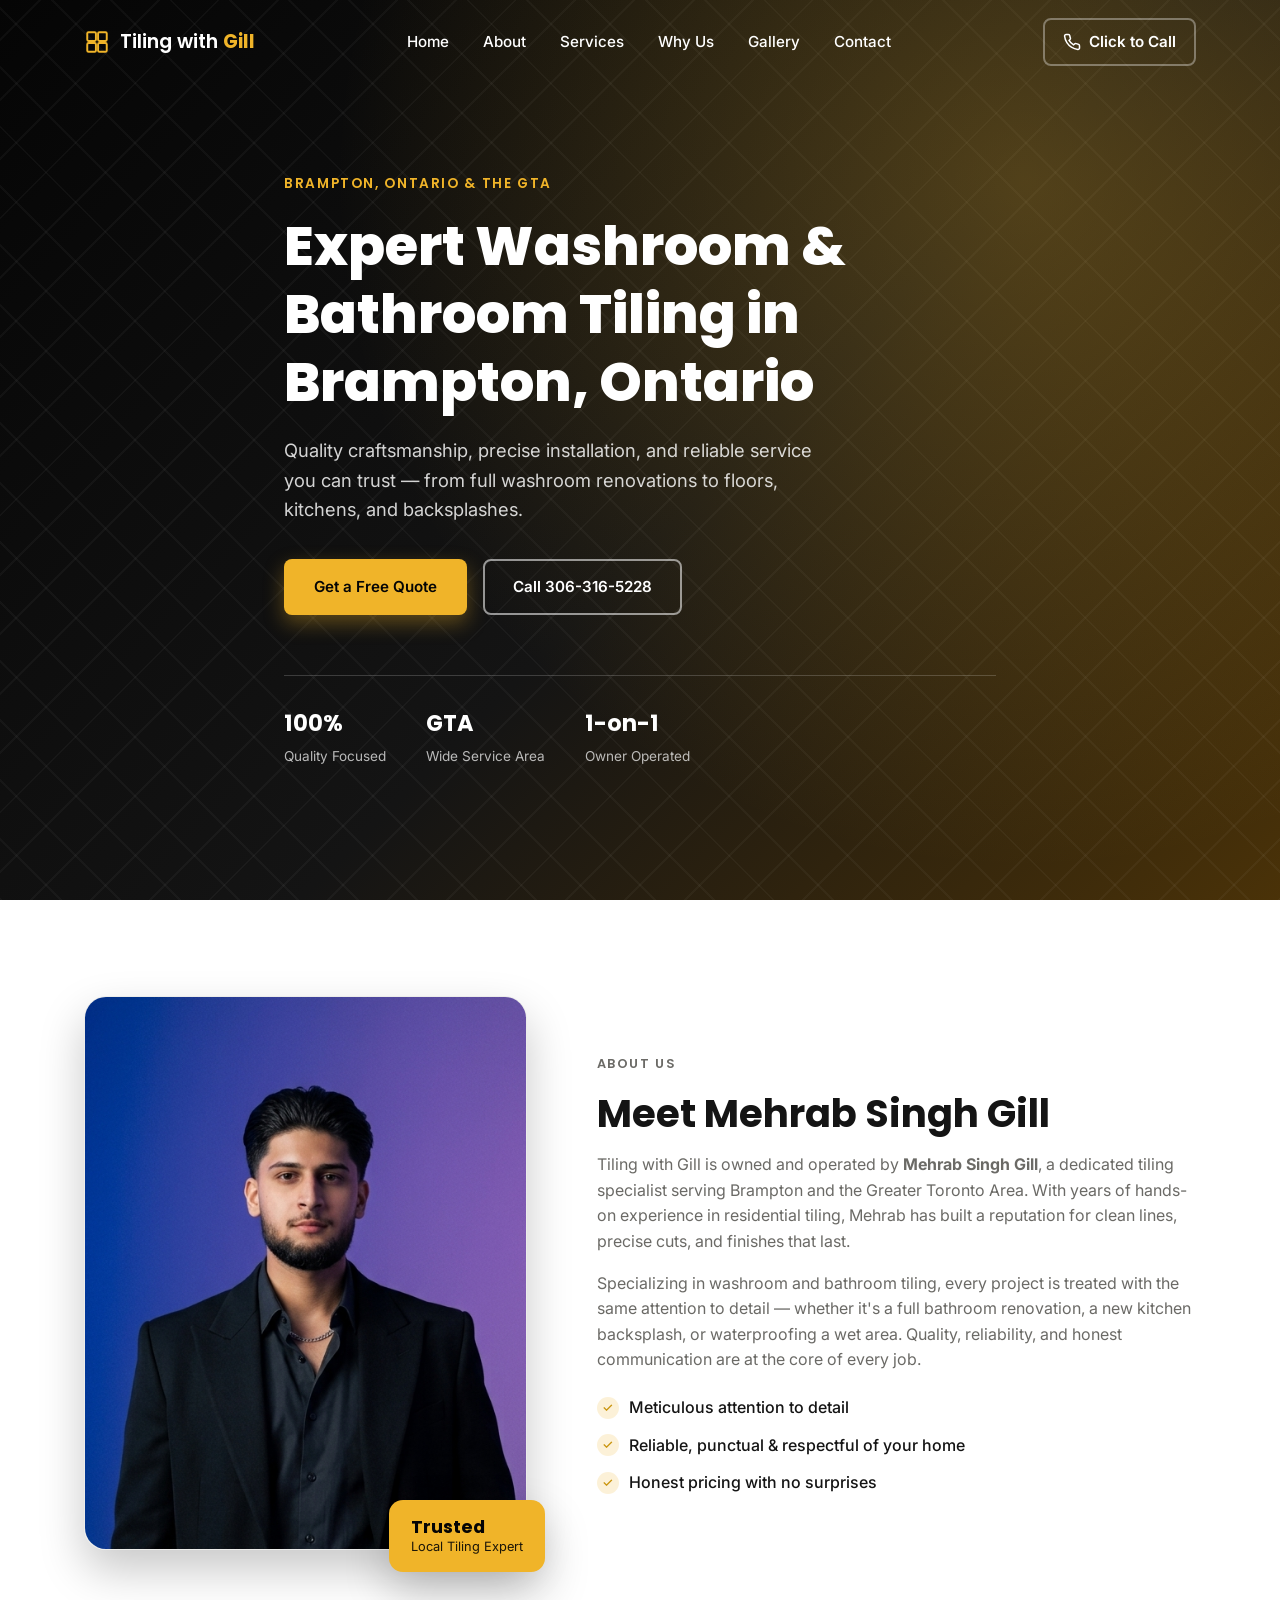
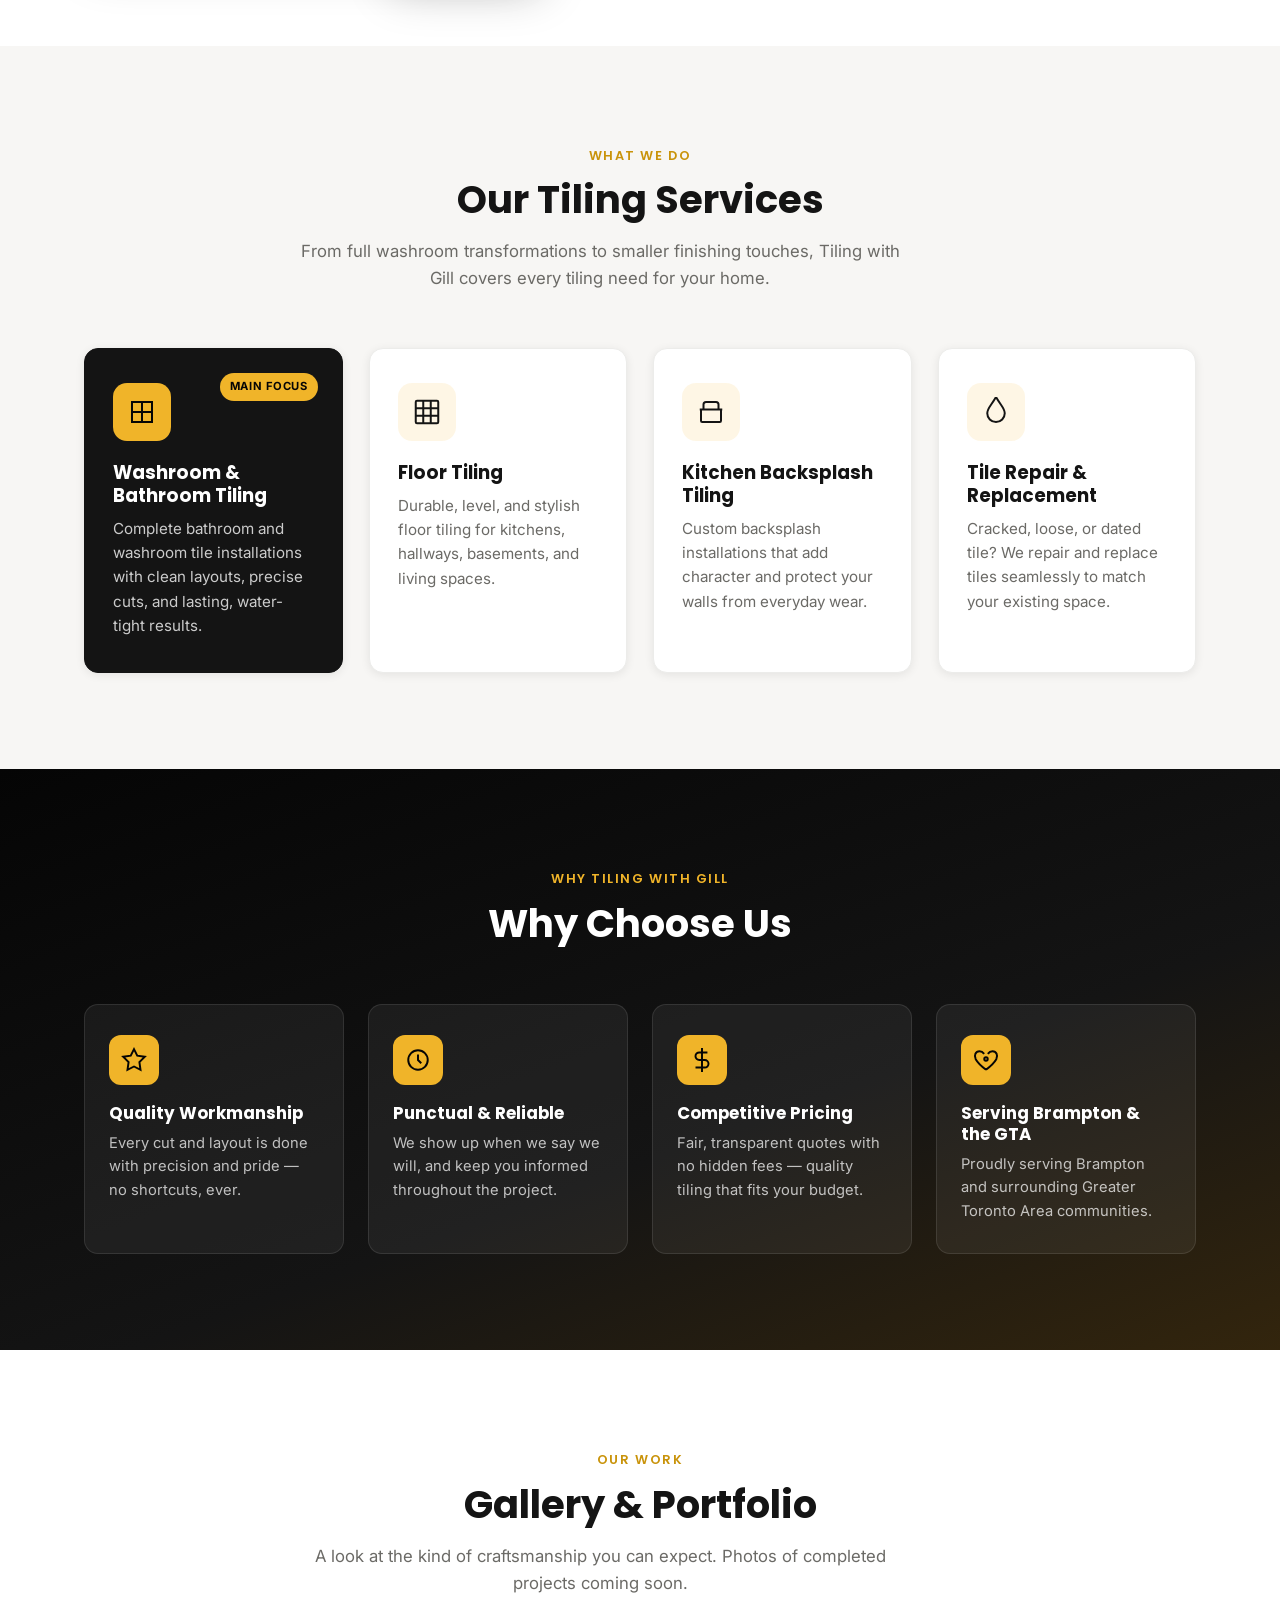
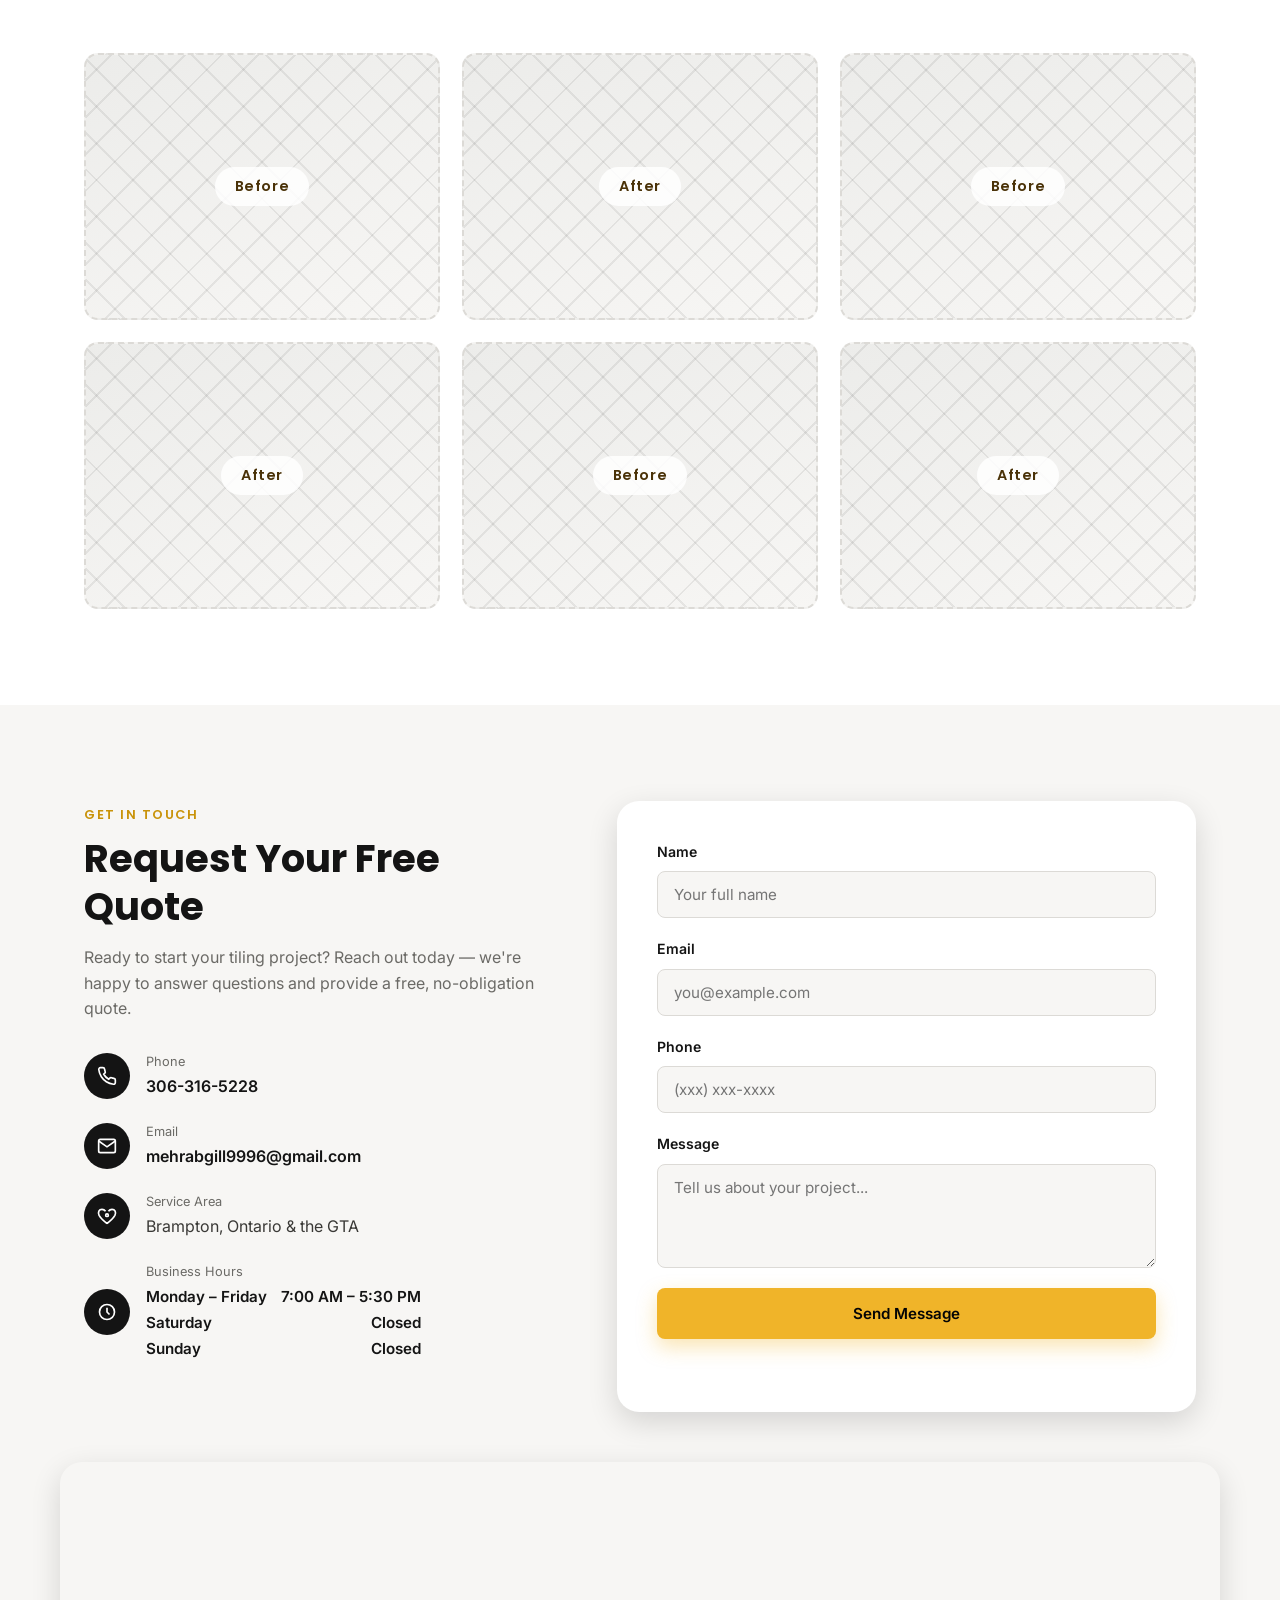
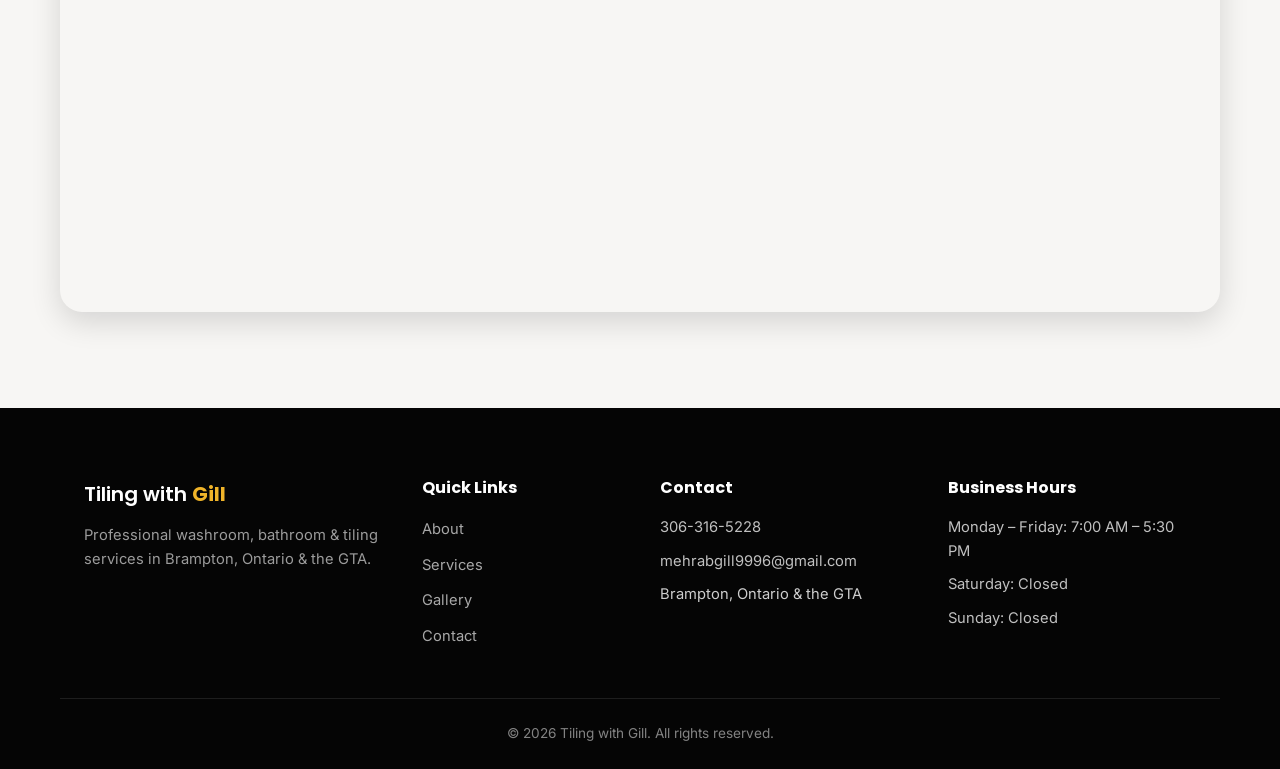
==== commit 8a720af7: "added click to call text" ====
--- a/index.html
+++ b/index.html
@@ -116,11 +116,11 @@
         <li><a href="#contact" class="nav-link">Contact</a></li>
       </ul>
 
-      <a href="tel:3063165228" class="nav-phone">
-        <svg viewBox="0 0 24 24" width="18" height="18" fill="none" stroke="currentColor" stroke-width="2">
+      <a href="tel:3063165228" class="nav-phone" aria-label="Click to call 306-316-5228">
+        <svg viewBox="0 0 24 24" width="18" height="18" fill="none" stroke="currentColor" stroke-width="2" aria-hidden="true">
           <path d="M22 16.92v3a2 2 0 0 1-2.18 2 19.79 19.79 0 0 1-8.63-3.07 19.5 19.5 0 0 1-6-6 19.79 19.79 0 0 1-3.07-8.67A2 2 0 0 1 4.11 2h3a2 2 0 0 1 2 1.72c.127.96.361 1.903.7 2.81a2 2 0 0 1-.45 2.11L8.09 9.91a16 16 0 0 0 6 6l1.27-1.27a2 2 0 0 1 2.11-.45c.907.339 1.85.573 2.81.7A2 2 0 0 1 22 16.92z"></path>
         </svg>
-        <span>306-316-5228</span>
+        <span>Click to Call</span>
       </a>
     </nav>
   </header>
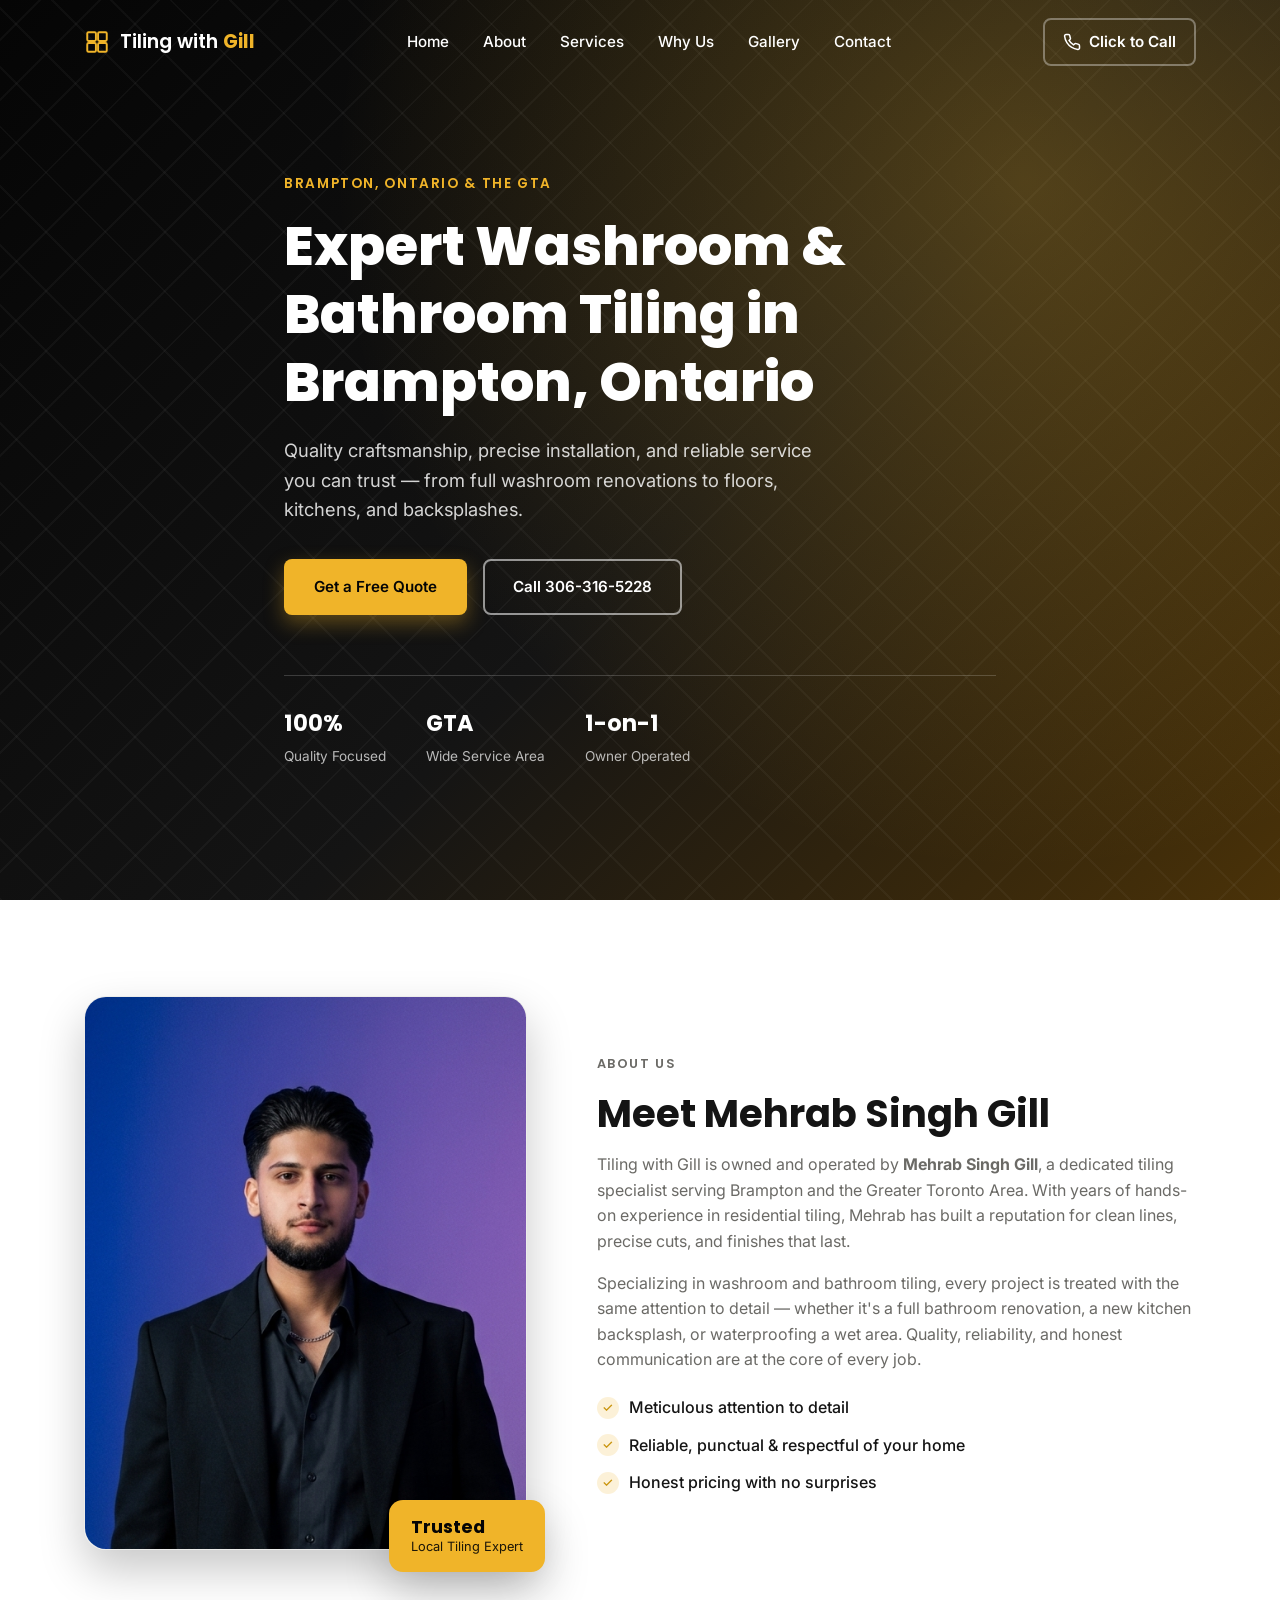
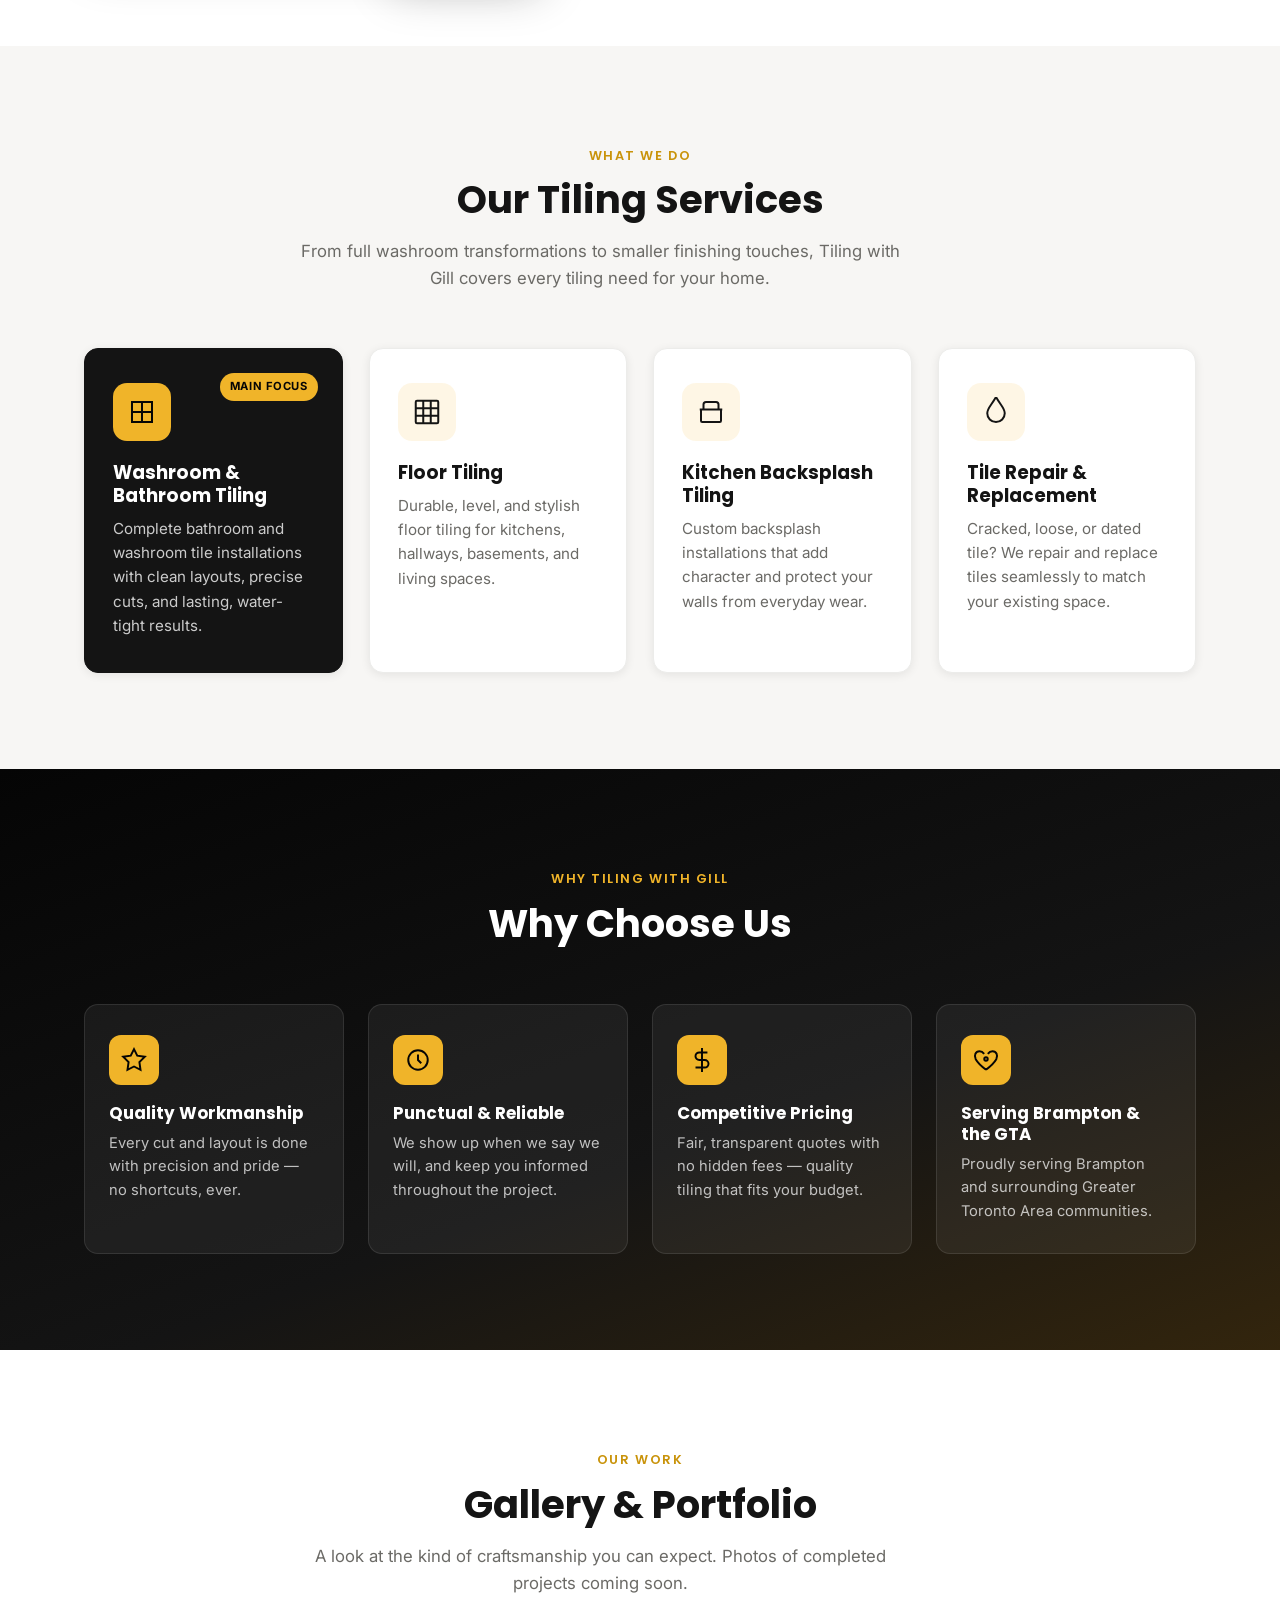
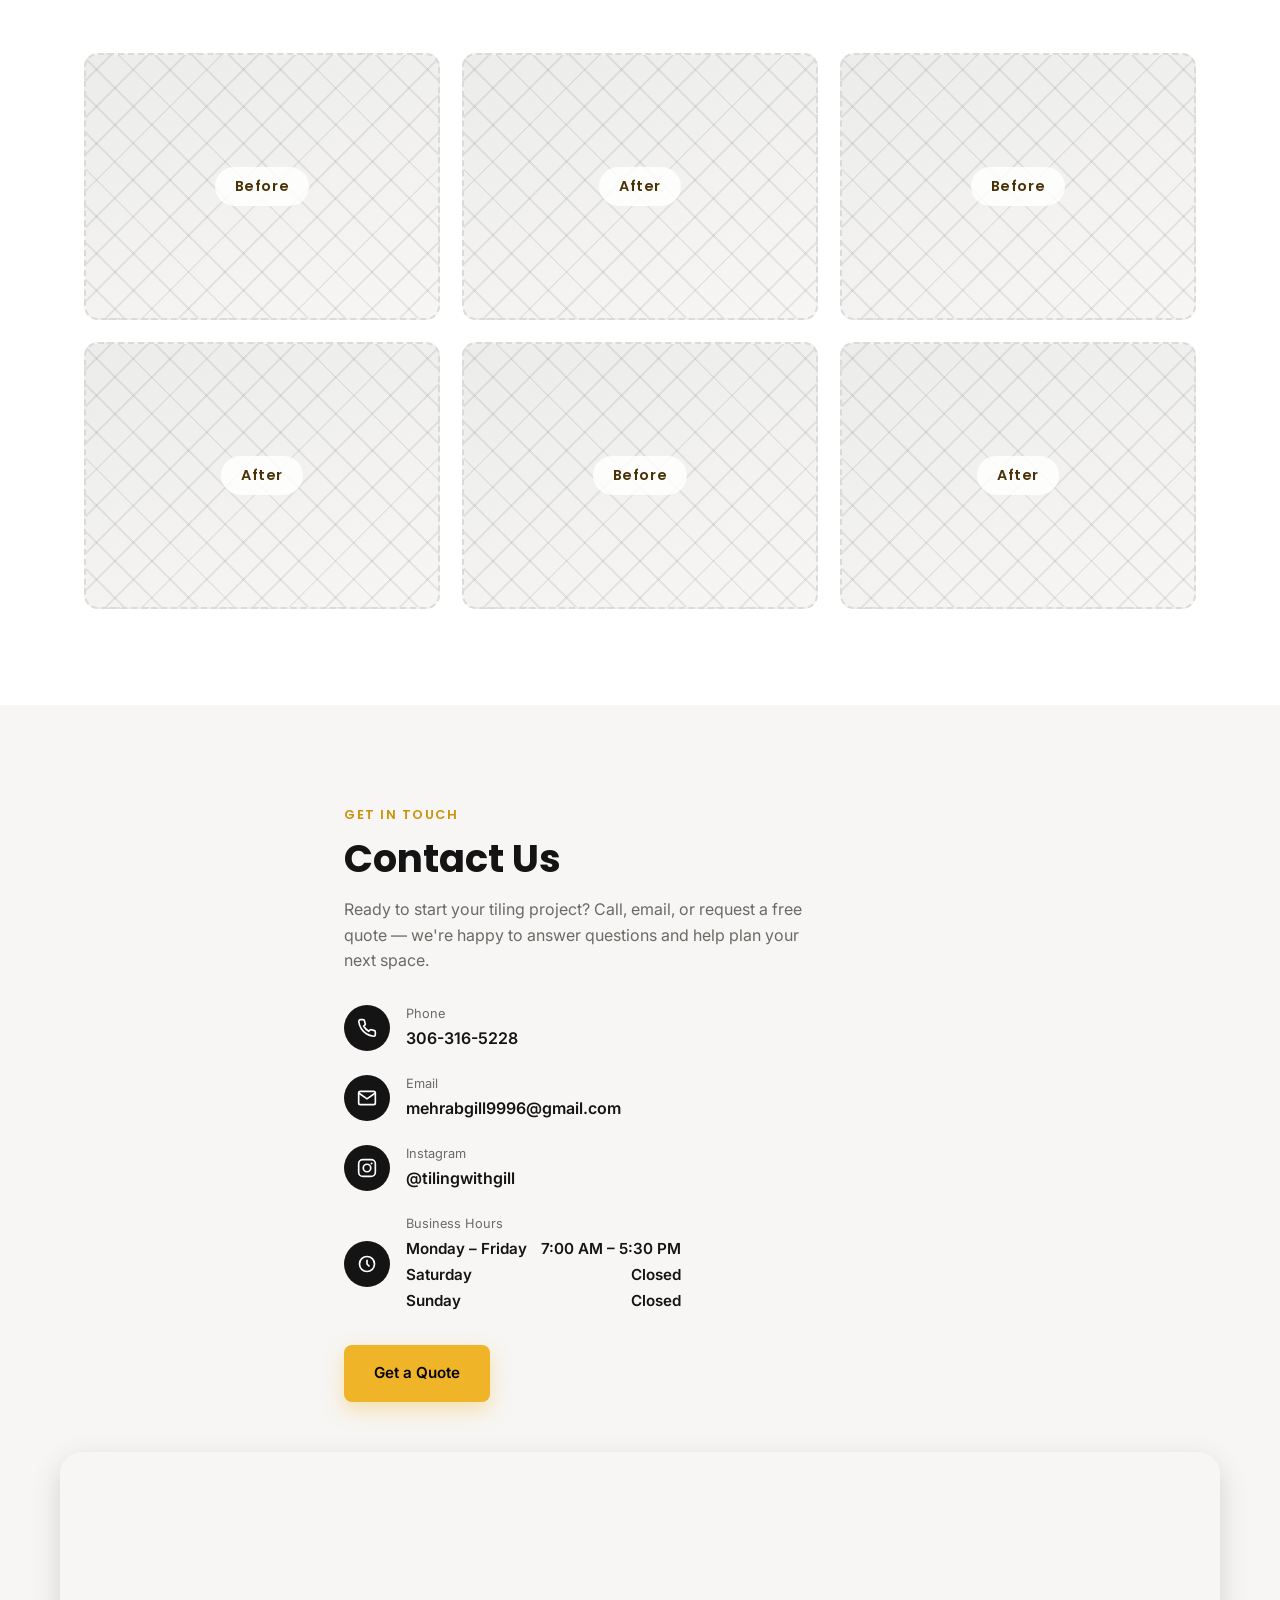
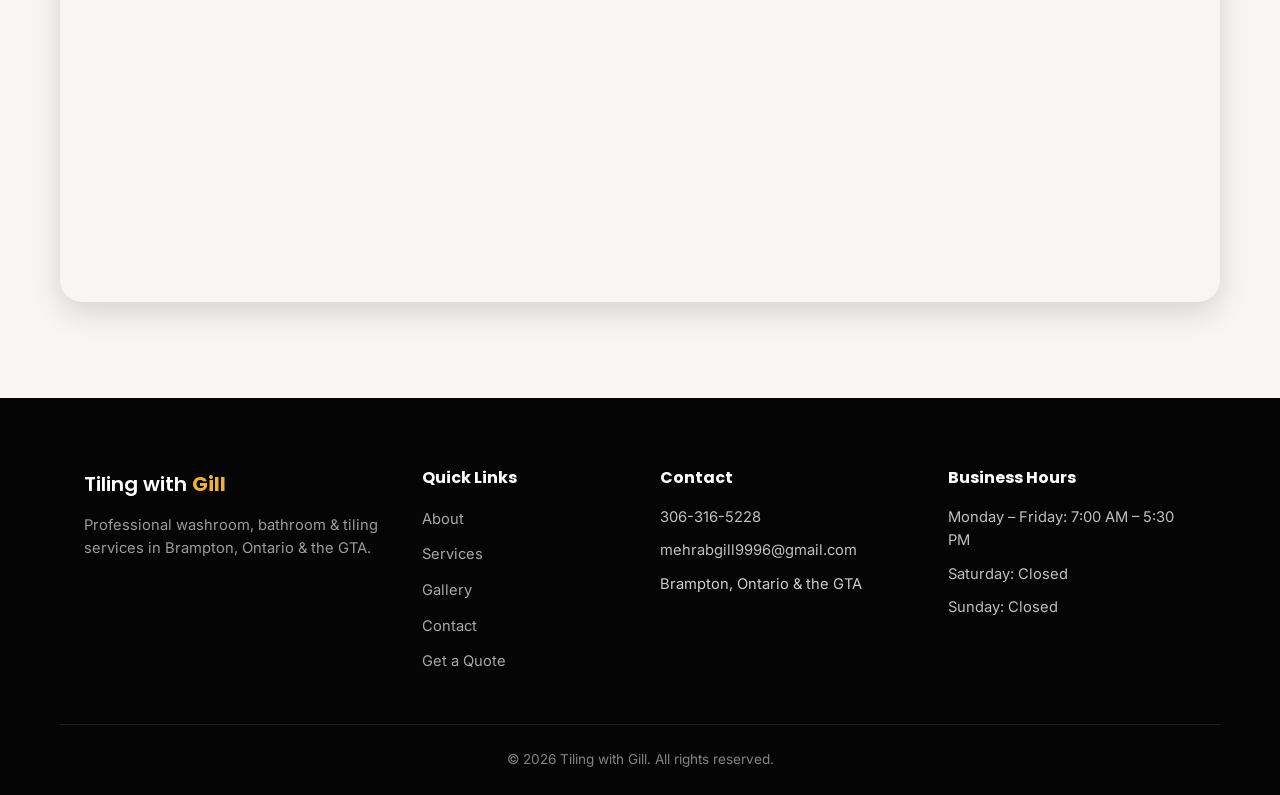
==== commit 3da84f4f: "quote form moved to new page" ====
--- a/index.html
+++ b/index.html
@@ -136,7 +136,7 @@
         from full washroom renovations to floors, kitchens, and backsplashes.
       </p>
       <div class="hero-actions">
-        <a href="#contact" class="btn btn-primary">Get a Free Quote</a>
+        <a href="quote.html" class="btn btn-primary">Get a Free Quote</a>
         <a href="tel:3063165228" class="btn btn-ghost">Call 306-316-5228</a>
       </div>
       <div class="hero-stats">
@@ -328,13 +328,13 @@
 
   <!-- ===== Contact Section ===== -->
   <section class="contact" id="contact">
-    <div class="container contact-grid">
+    <div class="container contact-compact">
       <div class="contact-info">
         <p class="section-eyebrow">Get In Touch</p>
-        <h2 class="section-title">Request Your Free Quote</h2>
+        <h2 class="section-title">Contact Us</h2>
         <p class="contact-lead">
-          Ready to start your tiling project? Reach out today — we're happy to answer questions
-          and provide a free, no-obligation quote.
+          Ready to start your tiling project? Call, email, or request a free quote —
+          we're happy to answer questions and help plan your next space.
         </p>
 
         <ul class="contact-details">
@@ -364,13 +364,15 @@
           <li>
             <span class="contact-icon">
               <svg viewBox="0 0 24 24" width="20" height="20" fill="none" stroke="currentColor" stroke-width="2">
-                <path d="M12 21s-7-5.3-9.5-9.7C.7 7.6 2.4 4 6 4c2 0 3.3 1 4.3 2.4M12 21s7-5.3 9.5-9.7C23.3 7.6 21.6 4 18 4c-2 0-3.3 1-4.3 2.4"></path>
-                <circle cx="12" cy="11" r="1.6"></circle>
+                <rect x="2" y="2" width="20" height="20" rx="5"></rect>
+                <circle cx="12" cy="12" r="4.5"></circle>
+                <circle cx="17.5" cy="6.5" r="1.2" fill="currentColor" stroke="none"></circle>
               </svg>
             </span>
             <div>
-              <span class="contact-label">Service Area</span>
-              <span>Brampton, Ontario &amp; the GTA</span>
+              <span class="contact-label">Instagram</span>
+              <!-- TODO: replace with the real Instagram profile URL -->
+              <a href="https://www.instagram.com/" target="_blank" rel="noopener noreferrer">@tilingwithgill</a>
             </div>
           </li>
           <li>
@@ -390,31 +392,10 @@
             </div>
           </li>
         </ul>
-      </div>
-
-      <div class="contact-form-wrap">
-        <form id="contact-form" class="contact-form" action="https://api.web3forms.com/submit" method="POST" novalidate>
-          <input type="hidden" name="access_key" value="afe254e4-fe73-4a20-aae0-8e3b2d7eca64" />
-          <input type="hidden" name="subject" value="New Quote Request from Website" />
-          <div class="form-row">
-            <label for="name">Name</label>
-            <input type="text" id="name" name="name" placeholder="Your full name" required />
-          </div>
-          <div class="form-row">
-            <label for="email">Email</label>
-            <input type="email" id="email" name="email" placeholder="you@example.com" required />
-          </div>
-          <div class="form-row">
-            <label for="phone">Phone</label>
-            <input type="tel" id="phone" name="phone" placeholder="(xxx) xxx-xxxx" />
-          </div>
-          <div class="form-row">
-            <label for="message">Message</label>
-            <textarea id="message" name="message" rows="4" placeholder="Tell us about your project..." required></textarea>
-          </div>
-          <button type="submit" class="btn btn-primary btn-block">Send Message</button>
-          <p class="form-note" id="form-note" role="status" aria-live="polite"></p>
-        </form>
+
+        <div class="contact-cta">
+          <a href="quote.html" class="btn btn-primary">Get a Quote</a>
+        </div>
       </div>
     </div>
 
@@ -445,6 +426,7 @@
           <li><a href="#services">Services</a></li>
           <li><a href="#gallery">Gallery</a></li>
           <li><a href="#contact">Contact</a></li>
+          <li><a href="quote.html">Get a Quote</a></li>
         </ul>
       </div>
 
--- a/style.css
+++ b/style.css
@@ -187,6 +187,14 @@
   padding: 10px 0;
 }
 
+/* Pages without a dark hero behind the fixed header (e.g. the quote page)
+   need an always-on solid background for contrast against the light body. */
+.quote-page .site-header {
+  background: rgba(10, 10, 10, 0.97);
+  box-shadow: var(--shadow-md);
+  padding: 10px 0;
+}
+
 .navbar {
   display: flex;
   align-items: center;
@@ -685,6 +693,32 @@
   align-items: start;
 }
 
+.contact-compact {
+  max-width: 640px;
+}
+
+.contact-cta {
+  margin-top: 32px;
+}
+
+/* ----- Quote page ----- */
+.quote {
+  background: var(--gray-50);
+  padding-top: 140px;
+  min-height: calc(100vh - 280px);
+}
+
+.quote-layout {
+  display: grid;
+  grid-template-columns: 0.9fr 1.1fr;
+  gap: 60px;
+  align-items: start;
+}
+
+.quote-intro .section-title {
+  margin-bottom: 16px;
+}
+
 .map-embed {
   margin-top: 50px;
   border-radius: var(--radius-lg);
@@ -966,6 +1000,11 @@
   }
 
   .contact-grid {
+    grid-template-columns: 1fr;
+    gap: 46px;
+  }
+
+  .quote-layout {
     grid-template-columns: 1fr;
     gap: 46px;
   }
@@ -1046,6 +1085,10 @@
     padding: 28px;
   }
 
+  .quote {
+    padding-top: 120px;
+  }
+
   .map-embed iframe {
     height: 320px;
   }
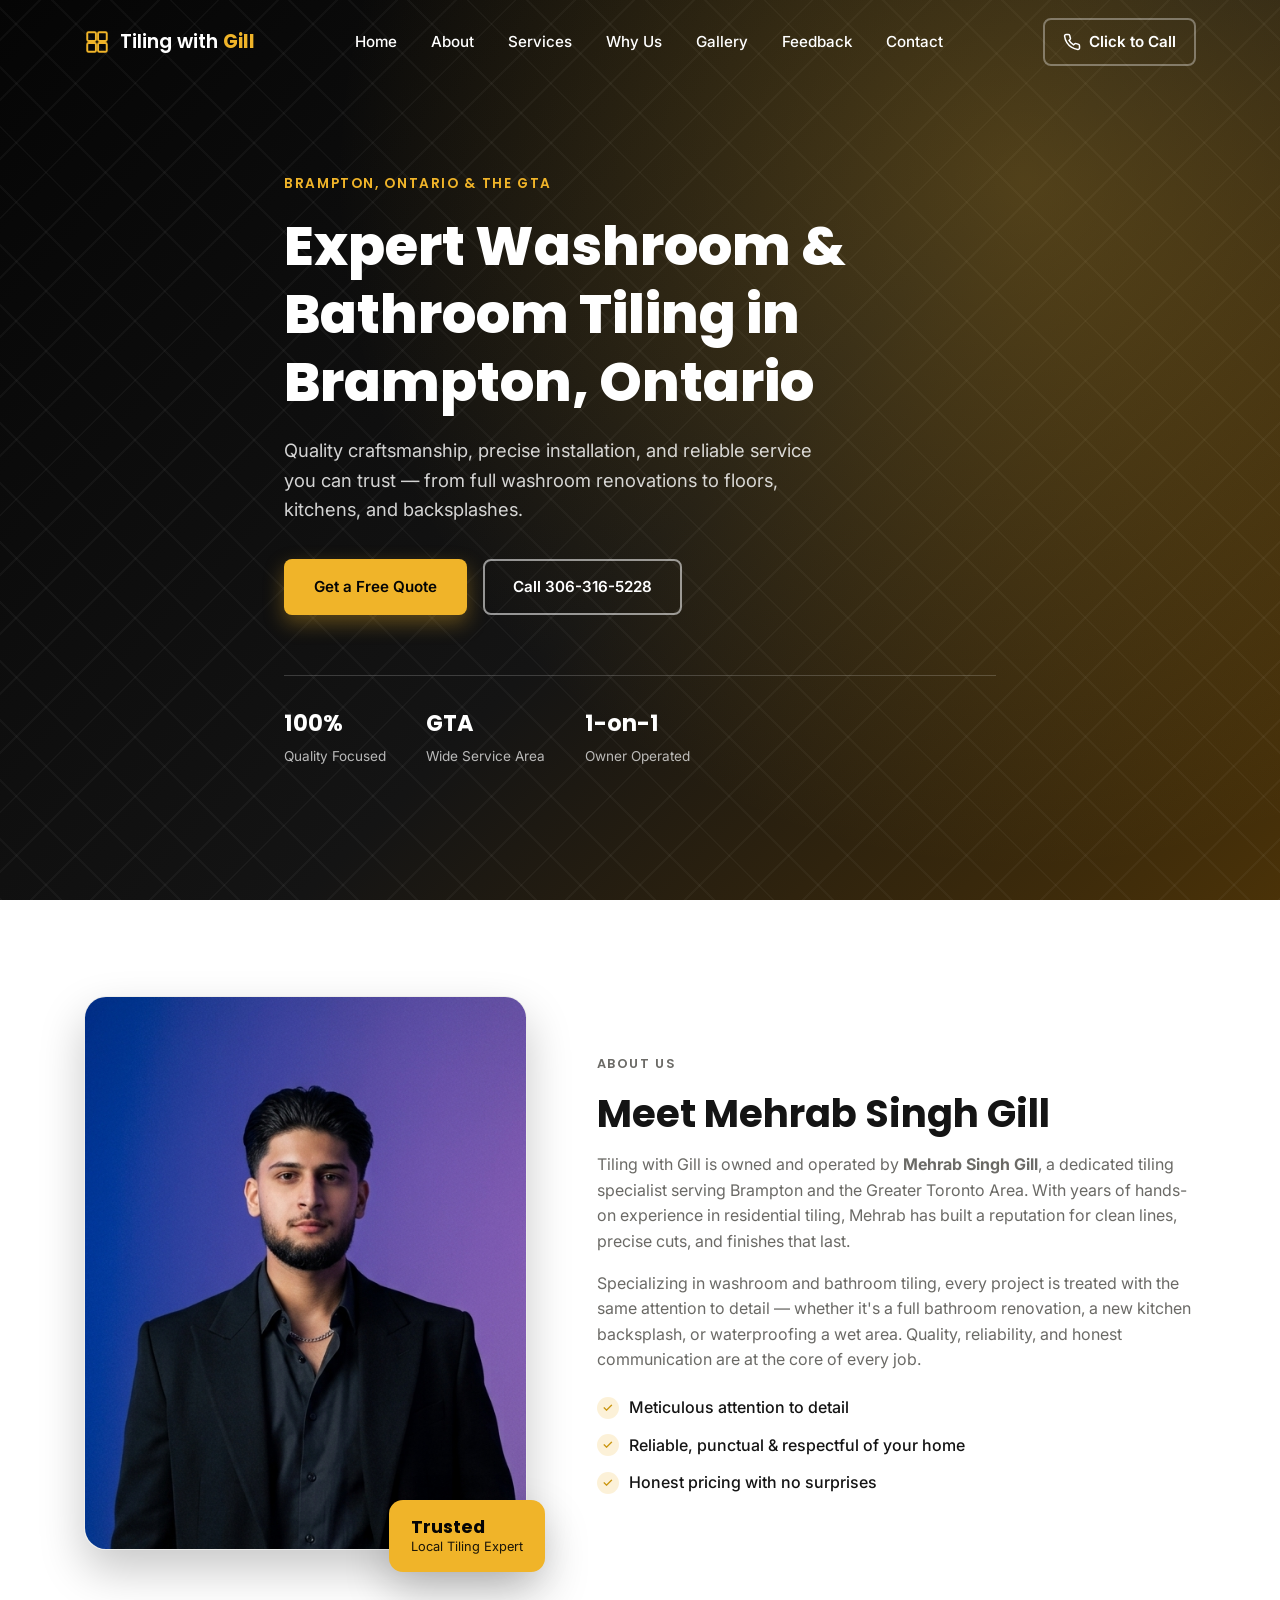
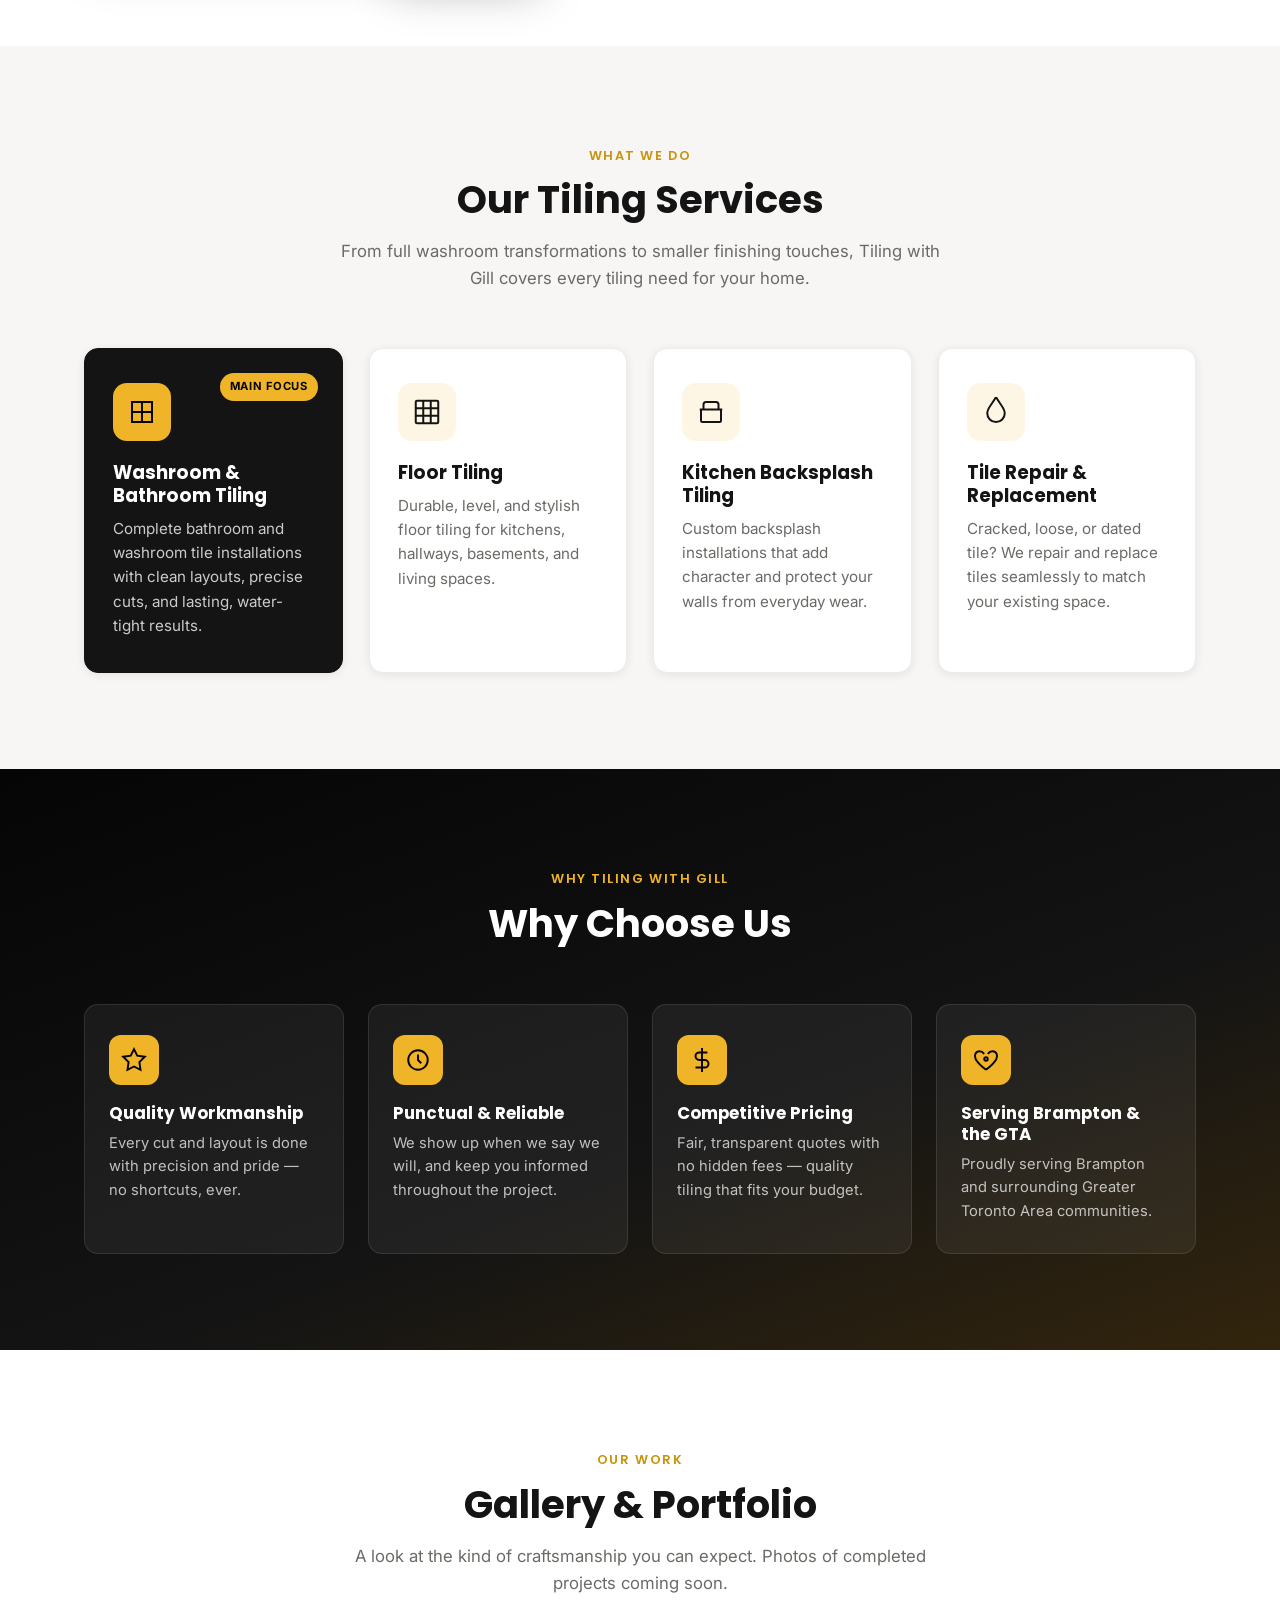
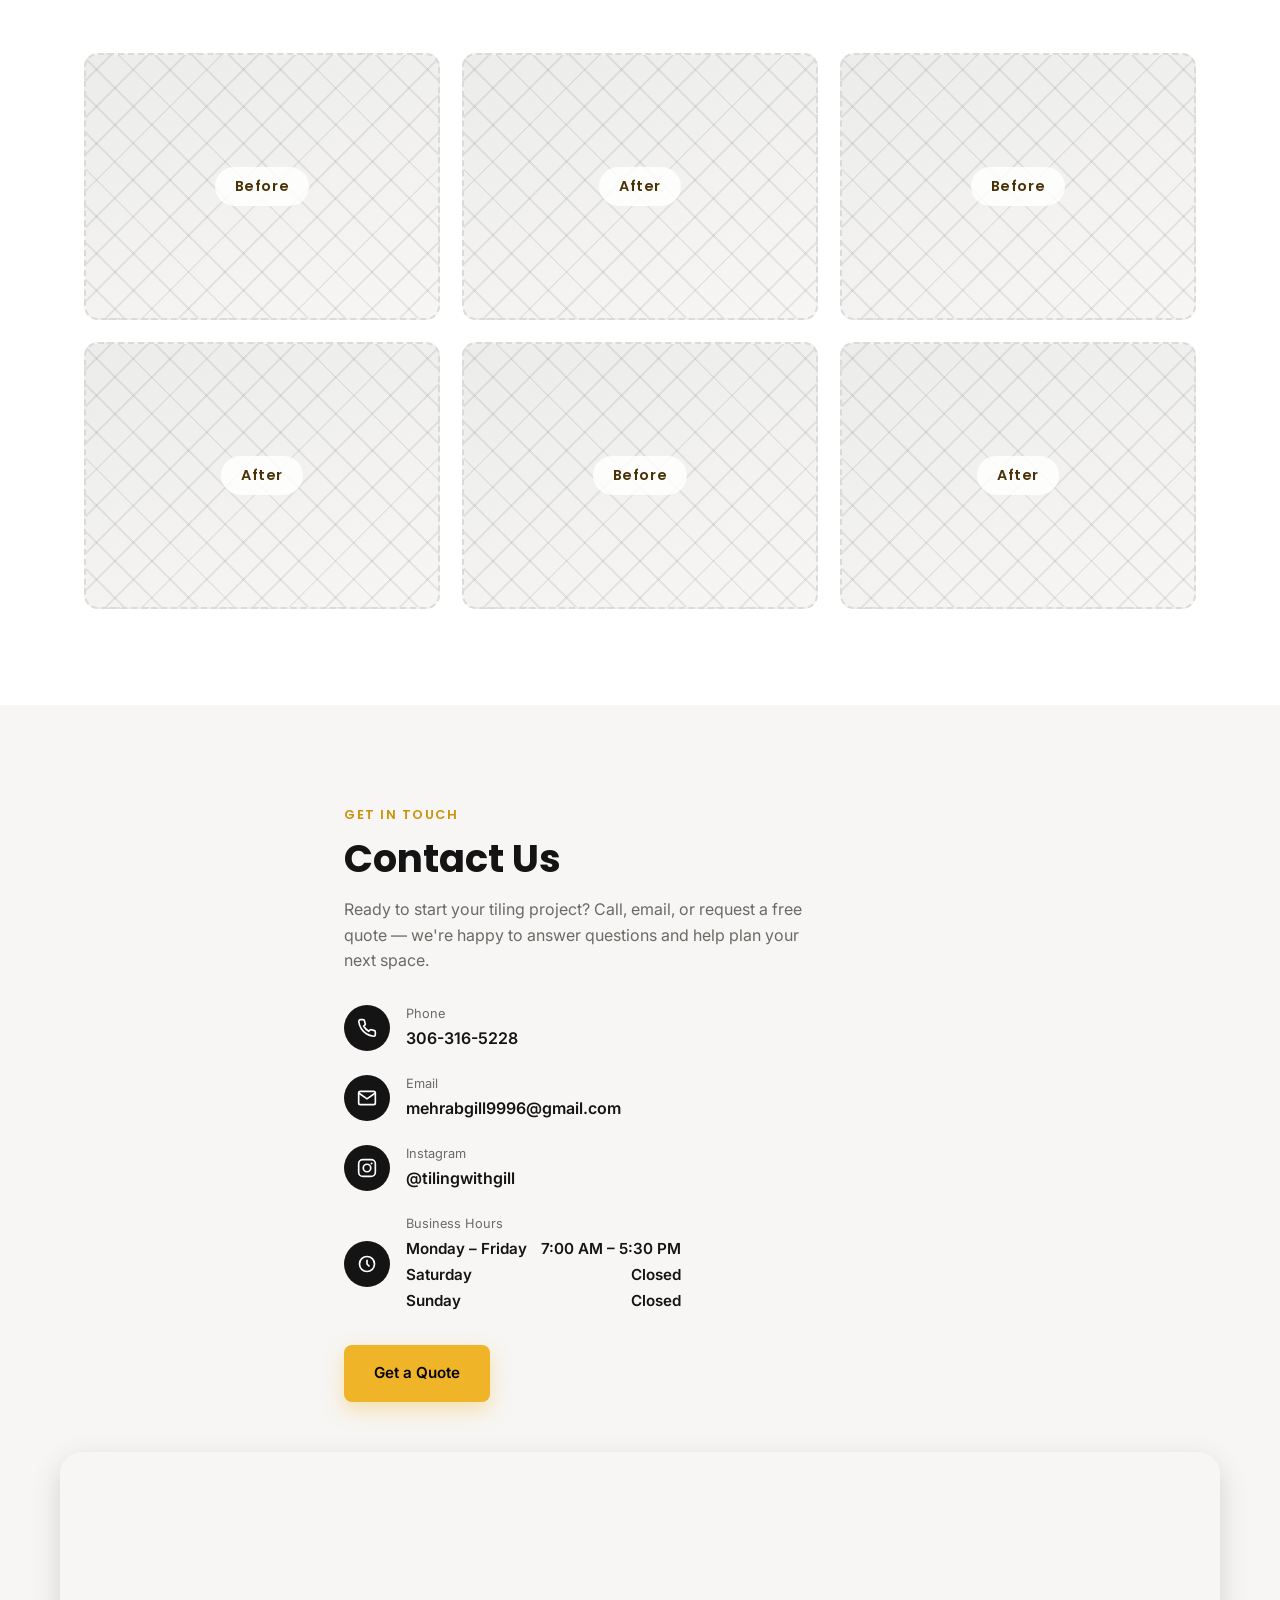
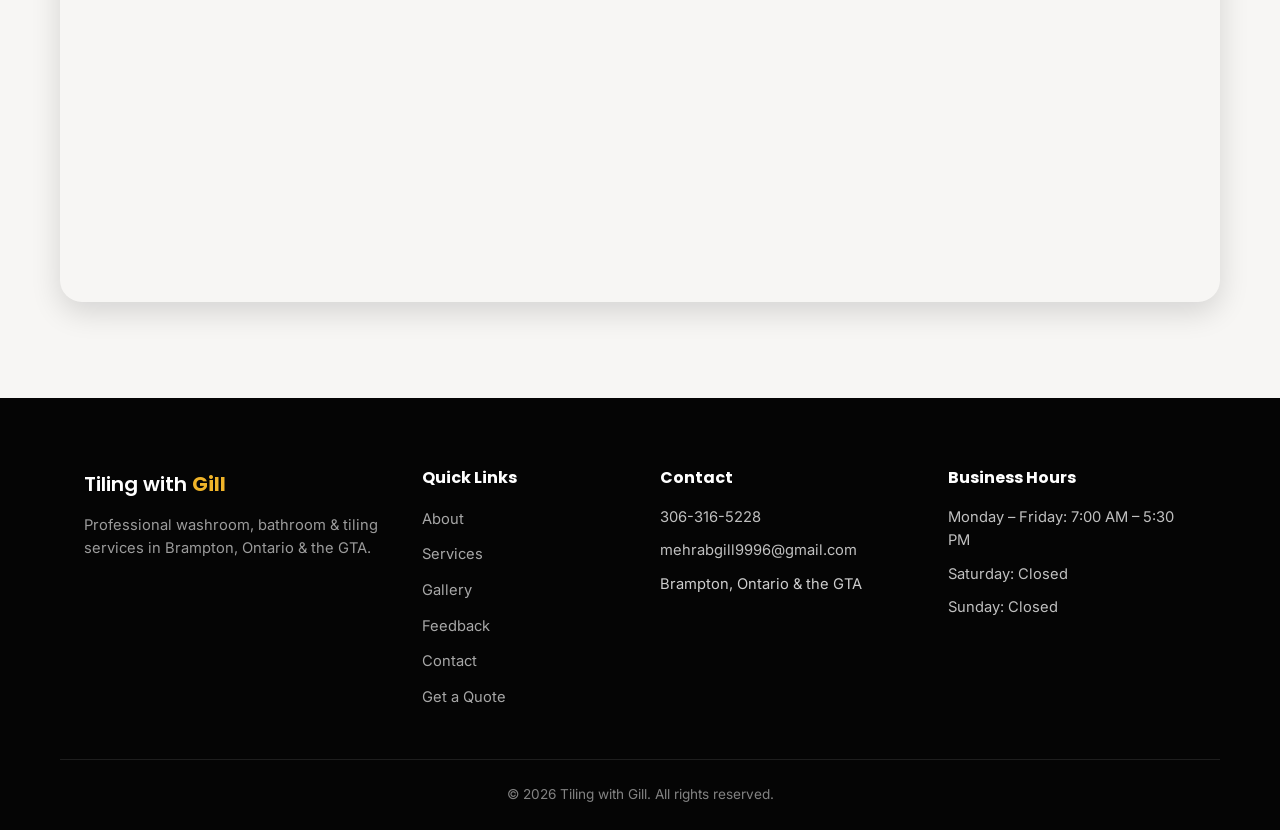
==== commit 06d5fbbf: "added feedback tab and thankyou message" ====
--- a/index.html
+++ b/index.html
@@ -113,6 +113,7 @@
         <li><a href="#services" class="nav-link">Services</a></li>
         <li><a href="#why-us" class="nav-link">Why Us</a></li>
         <li><a href="#gallery" class="nav-link">Gallery</a></li>
+        <li><a href="feedback.html" class="nav-link">Feedback</a></li>
         <li><a href="#contact" class="nav-link">Contact</a></li>
       </ul>
 
@@ -425,6 +426,7 @@
           <li><a href="#about">About</a></li>
           <li><a href="#services">Services</a></li>
           <li><a href="#gallery">Gallery</a></li>
+          <li><a href="feedback.html">Feedback</a></li>
           <li><a href="#contact">Contact</a></li>
           <li><a href="quote.html">Get a Quote</a></li>
         </ul>
--- a/style.css
+++ b/style.css
@@ -109,6 +109,8 @@
   color: var(--gray-600);
   font-size: 1.05rem;
   max-width: 620px;
+  margin-left: auto;
+  margin-right: auto;
 }
 
 .section-heading {
@@ -187,12 +189,22 @@
   padding: 10px 0;
 }
 
-/* Pages without a dark hero behind the fixed header (e.g. the quote page)
-   need an always-on solid background for contrast against the light body. */
-.quote-page .site-header {
+/* Pages without a dark hero behind the fixed header (e.g. the quote,
+   thank-you, and feedback pages) need an always-on solid background for
+   contrast against the light body. */
+.quote-page .site-header,
+.thankyou-page .site-header,
+.feedback-page .site-header {
   background: rgba(10, 10, 10, 0.97);
   box-shadow: var(--shadow-md);
   padding: 10px 0;
+}
+
+/* Standalone feedback page needs the same fixed-header offset/min-height
+   treatment as the quote page since it's no longer embedded mid-scroll. */
+.feedback-page .feedback {
+  padding-top: 140px;
+  min-height: calc(100vh - 280px);
 }
 
 .navbar {
@@ -251,11 +263,13 @@
   transition: width var(--transition);
 }
 
-.nav-link:hover {
+.nav-link:hover,
+.nav-link.active {
   color: var(--terracotta);
 }
 
-.nav-link:hover::after {
+.nav-link:hover::after,
+.nav-link.active::after {
   width: 100%;
 }
 
@@ -701,6 +715,47 @@
   margin-top: 32px;
 }
 
+/* ----- Feedback ----- */
+.feedback {
+  background: var(--white);
+}
+
+.feedback-card {
+  max-width: 560px;
+  margin: 0 auto;
+  background: var(--white);
+  border-radius: var(--radius-lg);
+  padding: 40px;
+  box-shadow: var(--shadow-md);
+  border: 1px solid var(--gray-100);
+}
+
+.star-rating {
+  display: flex;
+  gap: 8px;
+}
+
+.star {
+  background: none;
+  border: none;
+  padding: 0;
+  font-size: 1.9rem;
+  line-height: 1;
+  color: var(--gray-200);
+  cursor: pointer;
+  transition: color var(--transition), transform var(--transition);
+}
+
+.star:hover,
+.star:focus-visible {
+  transform: scale(1.12);
+}
+
+.star:hover,
+.star.active {
+  color: var(--terracotta);
+}
+
 /* ----- Quote page ----- */
 .quote {
   background: var(--gray-50);
@@ -730,6 +785,76 @@
   display: block;
   width: 100%;
   max-width: 100%;
+}
+
+/* ----- Thank You page ----- */
+.thankyou {
+  min-height: calc(100vh - 260px);
+  display: flex;
+  align-items: center;
+  justify-content: center;
+  padding-top: 140px;
+  padding-bottom: 90px;
+  background: var(--gray-50);
+  text-align: center;
+}
+
+.thankyou-card {
+  max-width: 560px;
+  margin: 0 auto;
+  display: flex;
+  flex-direction: column;
+  align-items: center;
+}
+
+.thankyou-icon {
+  width: 84px;
+  height: 84px;
+  border-radius: 50%;
+  background: var(--navy);
+  color: var(--terracotta);
+  display: flex;
+  align-items: center;
+  justify-content: center;
+  margin-bottom: 28px;
+  box-shadow: var(--shadow-md);
+}
+
+.thankyou-title {
+  font-family: var(--font-heading);
+  font-size: clamp(2rem, 4.2vw, 2.9rem);
+  font-weight: 800;
+  color: var(--navy);
+  margin-bottom: 16px;
+}
+
+.thankyou-message {
+  color: var(--terracotta-dark);
+  font-size: 1.15rem;
+  font-weight: 600;
+  max-width: 460px;
+  margin-bottom: 34px;
+}
+
+.thankyou-contact {
+  display: flex;
+  flex-wrap: wrap;
+  justify-content: center;
+  gap: 16px 32px;
+  margin-bottom: 36px;
+}
+
+.thankyou-contact a {
+  display: inline-flex;
+  align-items: center;
+  gap: 8px;
+  font-weight: 600;
+  color: var(--navy);
+  transition: color var(--transition);
+}
+
+.thankyou-contact a:hover {
+  color: var(--terracotta-dark);
 }
 
 .contact-lead {
@@ -1081,12 +1206,26 @@
     grid-template-columns: repeat(2, 1fr);
   }
 
-  .contact-form-wrap {
+  .contact-form-wrap,
+  .feedback-card {
     padding: 28px;
   }
 
   .quote {
     padding-top: 120px;
+  }
+
+  .thankyou {
+    padding-top: 120px;
+  }
+
+  .feedback-page .feedback {
+    padding-top: 120px;
+  }
+
+  .thankyou-contact {
+    flex-direction: column;
+    gap: 14px;
   }
 
   .map-embed iframe {
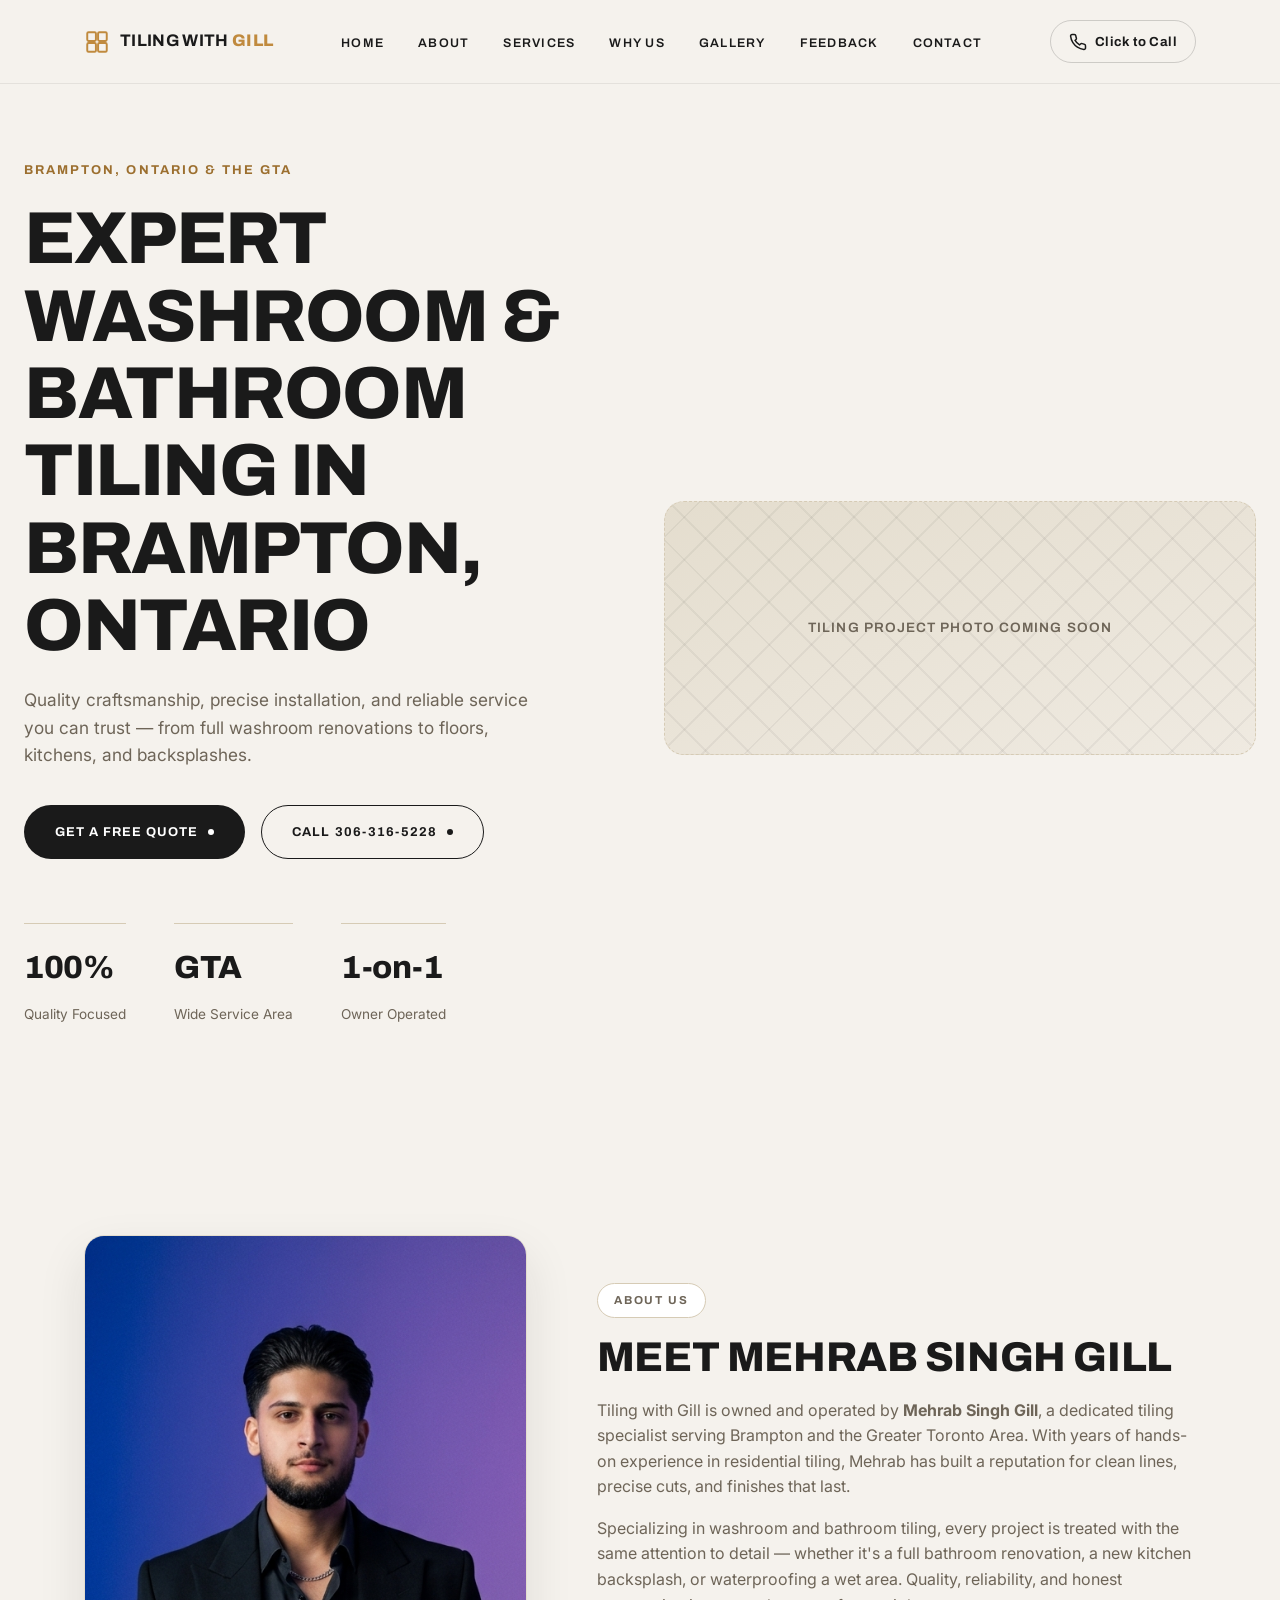
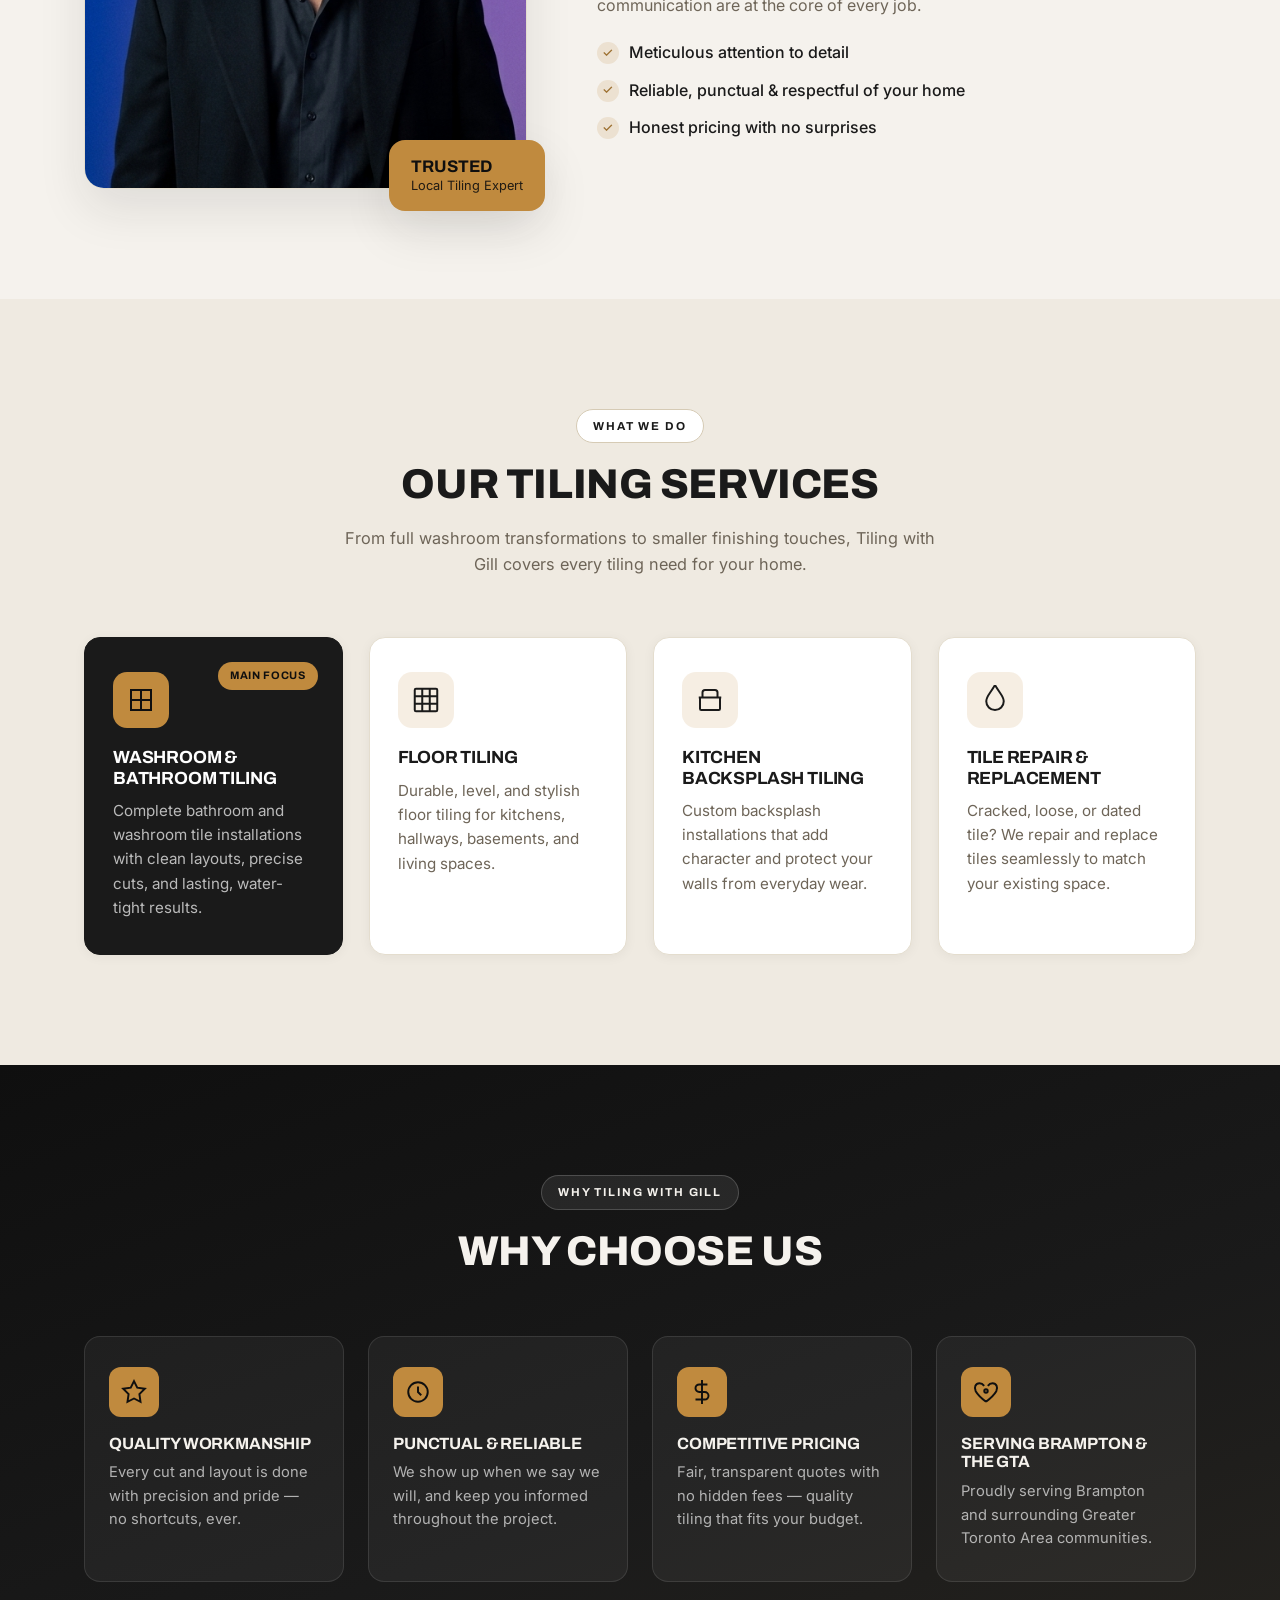
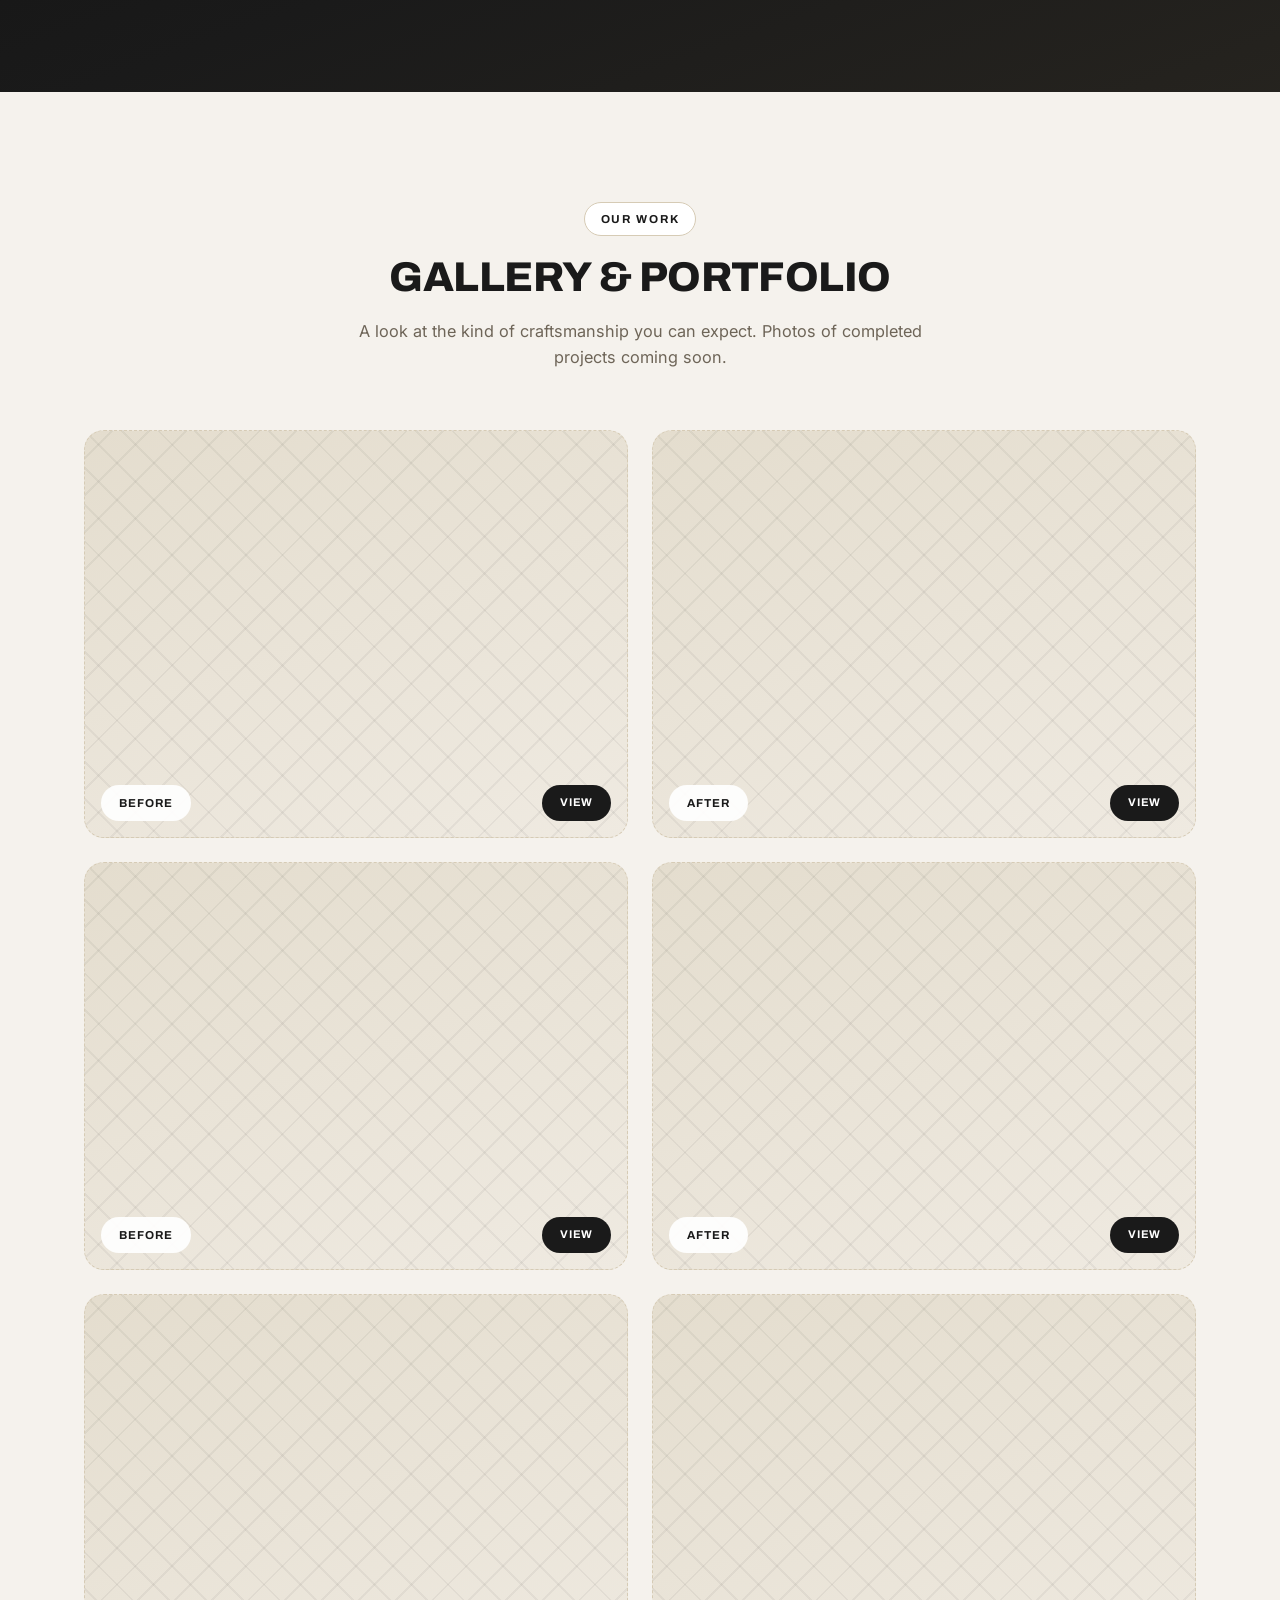
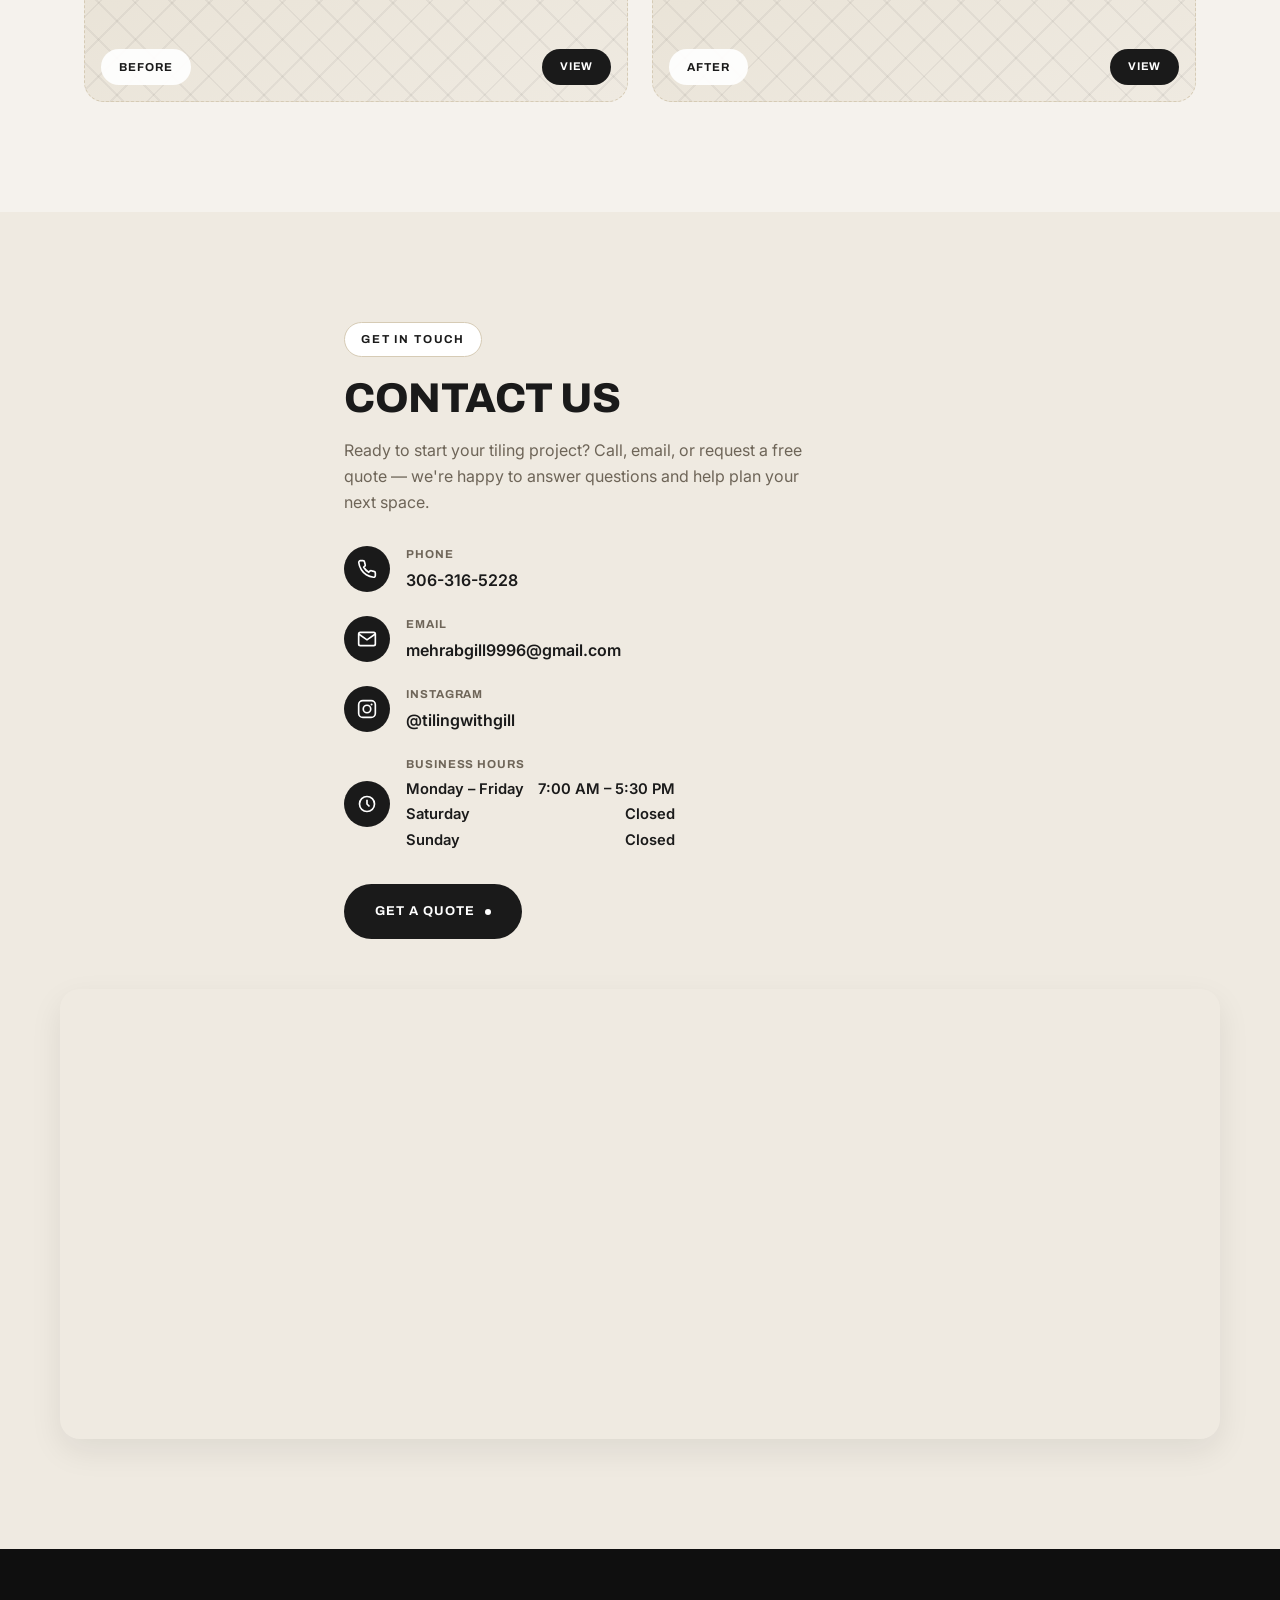
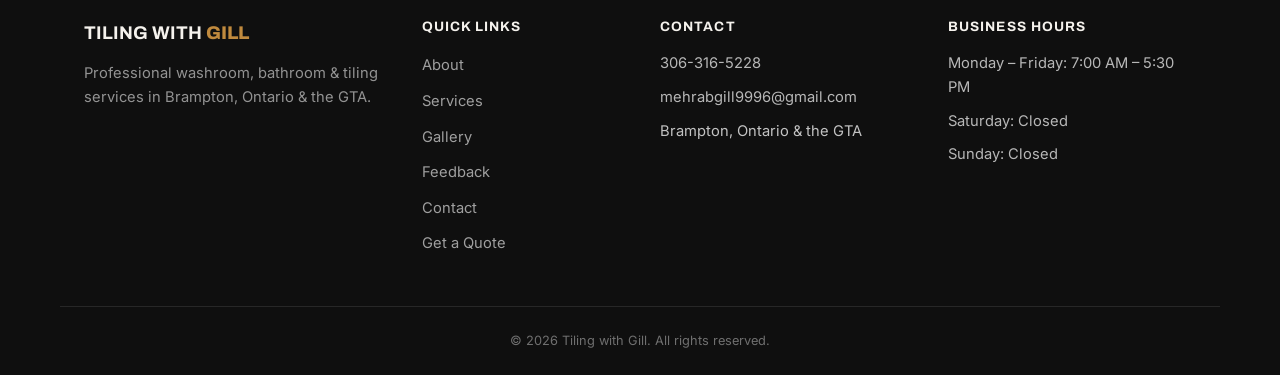
==== commit 87f97dad: "changed theme" ====
--- a/index.html
+++ b/index.html
@@ -80,7 +80,7 @@
   <!-- Google Fonts -->
   <link rel="preconnect" href="https://fonts.googleapis.com" />
   <link rel="preconnect" href="https://fonts.gstatic.com" crossorigin />
-  <link href="https://fonts.googleapis.com/css2?family=Poppins:wght@500;600;700;800&family=Inter:wght@400;500;600;700&display=swap" rel="stylesheet" />
+  <link href="https://fonts.googleapis.com/css2?family=Archivo:wght@600;700;800;900&family=Inter:wght@400;500;600;700&display=swap" rel="stylesheet" />
 
   <link rel="stylesheet" href="style.css"/>
 </head>
@@ -154,6 +154,11 @@
           <span class="hero-stat-label">Owner Operated</span>
         </div>
       </div>
+    </div>
+
+    <!-- TODO: replace this placeholder with a real full-width photo of a completed tiling/bathroom project -->
+    <div class="container hero-image-wrap">
+      <div class="hero-image-placeholder">Tiling Project Photo Coming Soon</div>
     </div>
   </section>
 
--- a/style.css
+++ b/style.css
@@ -1,5 +1,6 @@
 /* =========================================================
    Tiling with Gill — Stylesheet
+   Editorial / minimal / high-end studio design system
    ========================================================= */
 
 /* ----- Reset & Base ----- */
@@ -11,31 +12,32 @@
 
 :root {
   /* Colors */
-  --navy: #141414;
-  --navy-dark: #050505;
-  --navy-light: #4a3208;
-  --terracotta: #f0b429;
-  --terracotta-dark: #c9930a;
-  --gray-50: #f7f6f4;
-  --gray-100: #ececea;
-  --gray-200: #dcdad6;
-  --gray-400: #a3a29e;
-  --gray-600: #6b6a66;
-  --gray-800: #3a3936;
-  --white: #ffffff;
+  --navy: #1a1a1a;          /* charcoal — primary text, buttons, icon fills */
+  --navy-dark: #0f0f0f;     /* near-black — footer, deepest accents */
+  --navy-light: #2e2a22;    /* warm dark — subtle gradients / placeholders */
+  --terracotta: #c08a3e;    /* warm amber/gold accent — used sparingly */
+  --terracotta-dark: #9c6f2f;
+  --gray-50: #efeae1;       /* deeper cream — alternate section background */
+  --gray-100: #e4ddce;
+  --gray-200: #d6cbb5;
+  --gray-400: #a69a83;
+  --gray-600: #6e6558;      /* muted warm gray — body copy */
+  --gray-800: #33302a;
+  --white: #f5f2ed;         /* warm off-white/cream — base page background */
+  --card: #ffffff;          /* true white — elevated card surfaces */
 
   /* Typography */
-  --font-heading: 'Poppins', 'Inter', sans-serif;
+  --font-heading: 'Archivo', 'Inter', sans-serif;
   --font-body: 'Inter', sans-serif;
 
   /* Layout */
   --container-width: 1160px;
-  --radius-sm: 8px;
-  --radius-md: 14px;
-  --radius-lg: 22px;
-  --shadow-sm: 0 2px 10px rgba(0, 0, 0, 0.08);
-  --shadow-md: 0 10px 30px rgba(0, 0, 0, 0.14);
-  --shadow-lg: 0 20px 45px rgba(0, 0, 0, 0.22);
+  --radius-sm: 10px;
+  --radius-md: 16px;
+  --radius-lg: 20px;
+  --shadow-sm: 0 2px 12px rgba(26, 26, 26, 0.05);
+  --shadow-md: 0 12px 32px rgba(26, 26, 26, 0.08);
+  --shadow-lg: 0 20px 48px rgba(26, 26, 26, 0.1);
   --transition: 0.25s ease;
 }
 
@@ -54,7 +56,9 @@
 h1, h2, h3, h4 {
   font-family: var(--font-heading);
   color: var(--navy);
-  line-height: 1.25;
+  line-height: 1.15;
+  text-transform: uppercase;
+  letter-spacing: -0.01em;
 }
 
 a {
@@ -84,39 +88,47 @@
 }
 
 section {
-  padding: 96px 0;
+  padding: 110px 0;
 }
 
 /* ----- Shared: Section Headings ----- */
 .section-eyebrow {
-  display: inline-block;
-  font-family: var(--font-heading);
-  font-size: 0.8rem;
-  font-weight: 600;
-  letter-spacing: 0.12em;
+  display: inline-flex;
+  align-items: center;
+  font-family: var(--font-heading);
+  font-size: 0.72rem;
+  font-weight: 700;
+  letter-spacing: 0.16em;
   text-transform: uppercase;
-  color: var(--terracotta-dark);
-  margin-bottom: 10px;
+  color: var(--navy);
+  border: 1px solid var(--gray-200);
+  background: var(--card);
+  padding: 7px 16px;
+  border-radius: 999px;
+  margin-bottom: 18px;
 }
 
 .section-title {
-  font-size: clamp(1.7rem, 3.2vw, 2.4rem);
-  font-weight: 700;
-  margin-bottom: 14px;
+  font-size: clamp(1.9rem, 3.4vw, 2.6rem);
+  font-weight: 800;
+  margin-bottom: 16px;
 }
 
 .section-subtitle {
   color: var(--gray-600);
-  font-size: 1.05rem;
-  max-width: 620px;
+  font-size: 1.02rem;
+  font-weight: 400;
+  max-width: 600px;
   margin-left: auto;
   margin-right: auto;
+  text-transform: none;
+  letter-spacing: normal;
 }
 
 .section-heading {
   text-align: center;
   max-width: 700px;
-  margin: 0 auto 56px;
+  margin: 0 auto 60px;
 }
 
 .section-heading-light .section-title,
@@ -125,7 +137,9 @@
 }
 
 .section-heading-light .section-eyebrow {
-  color: var(--terracotta);
+  color: var(--white);
+  background: rgba(255, 255, 255, 0.08);
+  border-color: rgba(255, 255, 255, 0.18);
 }
 
 /* ----- Buttons ----- */
@@ -133,37 +147,50 @@
   display: inline-flex;
   align-items: center;
   justify-content: center;
-  gap: 8px;
-  padding: 14px 28px;
-  border-radius: var(--radius-sm);
-  font-weight: 600;
-  font-size: 0.95rem;
-  border: 2px solid transparent;
+  gap: 10px;
+  padding: 16px 30px;
+  border-radius: 999px;
+  font-family: var(--font-heading);
+  font-weight: 700;
+  font-size: 0.8rem;
+  text-transform: uppercase;
+  letter-spacing: 0.08em;
+  border: 1.5px solid transparent;
   transition: transform var(--transition), box-shadow var(--transition), background var(--transition), color var(--transition), border-color var(--transition);
   white-space: nowrap;
 }
 
+.btn::after {
+  content: '';
+  width: 6px;
+  height: 6px;
+  border-radius: 50%;
+  background: currentColor;
+  flex-shrink: 0;
+}
+
 .btn-primary {
+  background: var(--navy);
+  color: var(--card);
+}
+
+.btn-primary:hover {
   background: var(--terracotta);
   color: var(--navy-dark);
-  box-shadow: 0 8px 20px rgba(240, 180, 41, 0.35);
-}
-
-.btn-primary:hover {
-  background: var(--terracotta-dark);
   transform: translateY(-2px);
-  box-shadow: 0 12px 26px rgba(240, 180, 41, 0.45);
+  box-shadow: var(--shadow-md);
 }
 
 .btn-ghost {
   background: transparent;
-  border-color: rgba(255, 255, 255, 0.55);
-  color: var(--white);
+  border-color: var(--navy);
+  color: var(--navy);
 }
 
 .btn-ghost:hover {
-  background: rgba(255, 255, 255, 0.12);
-  border-color: var(--white);
+  background: var(--navy);
+  border-color: var(--navy);
+  color: var(--card);
   transform: translateY(-2px);
 }
 
@@ -178,33 +205,14 @@
   left: 0;
   right: 0;
   z-index: 1000;
-  background: rgba(5, 5, 5, 0.0);
-  transition: background var(--transition), box-shadow var(--transition), padding var(--transition);
-  padding: 18px 0;
+  background: var(--white);
+  border-bottom: 1px solid rgba(26, 26, 26, 0.08);
+  transition: padding var(--transition);
+  padding: 20px 0;
 }
 
 .site-header.scrolled {
-  background: rgba(10, 10, 10, 0.97);
-  box-shadow: var(--shadow-md);
-  padding: 10px 0;
-}
-
-/* Pages without a dark hero behind the fixed header (e.g. the quote,
-   thank-you, and feedback pages) need an always-on solid background for
-   contrast against the light body. */
-.quote-page .site-header,
-.thankyou-page .site-header,
-.feedback-page .site-header {
-  background: rgba(10, 10, 10, 0.97);
-  box-shadow: var(--shadow-md);
-  padding: 10px 0;
-}
-
-/* Standalone feedback page needs the same fixed-header offset/min-height
-   treatment as the quote page since it's no longer embedded mid-scroll. */
-.feedback-page .feedback {
-  padding-top: 140px;
-  min-height: calc(100vh - 280px);
+  padding: 12px 0;
 }
 
 .navbar {
@@ -218,10 +226,12 @@
   display: flex;
   align-items: center;
   gap: 10px;
-  color: var(--white);
-  font-family: var(--font-heading);
-  font-size: 1.2rem;
-  font-weight: 600;
+  color: var(--navy);
+  font-family: var(--font-heading);
+  font-size: 1.05rem;
+  font-weight: 700;
+  text-transform: uppercase;
+  letter-spacing: 0.02em;
   flex-shrink: 0;
 }
 
@@ -231,8 +241,12 @@
   color: var(--terracotta);
 }
 
+.brand-text {
+  text-transform: uppercase;
+}
+
 .brand-text strong {
-  font-weight: 700;
+  font-weight: 800;
   color: var(--terracotta);
 }
 
@@ -244,9 +258,12 @@
 }
 
 .nav-link {
-  color: var(--white);
-  font-size: 0.95rem;
-  font-weight: 500;
+  color: var(--navy);
+  font-family: var(--font-heading);
+  font-size: 0.78rem;
+  font-weight: 600;
+  text-transform: uppercase;
+  letter-spacing: 0.1em;
   position: relative;
   padding: 6px 0;
   transition: color var(--transition);
@@ -265,7 +282,7 @@
 
 .nav-link:hover,
 .nav-link.active {
-  color: var(--terracotta);
+  color: var(--terracotta-dark);
 }
 
 .nav-link:hover::after,
@@ -277,12 +294,14 @@
   display: flex;
   align-items: center;
   gap: 8px;
-  color: var(--white);
-  font-weight: 600;
-  font-size: 0.95rem;
+  color: var(--navy);
+  font-family: var(--font-heading);
+  font-weight: 700;
+  font-size: 0.82rem;
+  letter-spacing: 0.03em;
   padding: 10px 18px;
-  border: 2px solid rgba(255, 255, 255, 0.35);
-  border-radius: var(--radius-sm);
+  border: 1.5px solid rgba(26, 26, 26, 0.18);
+  border-radius: 999px;
   transition: all var(--transition);
   flex-shrink: 0;
 }
@@ -310,7 +329,7 @@
   display: block;
   width: 100%;
   height: 2px;
-  background: var(--white);
+  background: var(--navy);
   border-radius: 2px;
   transition: transform var(--transition), opacity var(--transition);
 }
@@ -330,86 +349,111 @@
 /* ----- Hero ----- */
 .hero {
   position: relative;
-  min-height: 100vh;
-  display: flex;
-  align-items: center;
-  padding-top: 120px;
-  padding-bottom: 80px;
-  background:
-    repeating-linear-gradient(45deg, rgba(255, 255, 255, 0.035) 0, rgba(255, 255, 255, 0.035) 2px, transparent 2px, transparent 42px),
-    repeating-linear-gradient(-45deg, rgba(255, 255, 255, 0.035) 0, rgba(255, 255, 255, 0.035) 2px, transparent 2px, transparent 42px),
-    linear-gradient(135deg, var(--navy-dark) 0%, var(--navy) 55%, var(--navy-light) 100%);
+  display: flex;
+  align-items: center;
+  padding-top: 160px;
+  padding-bottom: 100px;
+  background: var(--white);
   overflow: hidden;
 }
 
 .hero-overlay {
-  position: absolute;
-  inset: 0;
-  background: radial-gradient(circle at 80% 20%, rgba(240, 180, 41, 0.28), transparent 55%);
-  pointer-events: none;
+  display: none;
 }
 
 .hero-content {
   position: relative;
   z-index: 2;
-  max-width: 760px;
+  max-width: 780px;
 }
 
 .hero-eyebrow {
-  color: var(--terracotta);
-  font-family: var(--font-heading);
-  font-weight: 600;
-  letter-spacing: 0.12em;
+  color: var(--terracotta-dark);
+  font-family: var(--font-heading);
+  font-weight: 700;
+  letter-spacing: 0.16em;
   text-transform: uppercase;
-  font-size: 0.85rem;
-  margin-bottom: 18px;
+  font-size: 0.8rem;
+  margin-bottom: 20px;
 }
 
 .hero-title {
-  color: var(--white);
-  font-size: clamp(2.1rem, 5vw, 3.4rem);
+  color: var(--navy);
+  font-size: clamp(2.4rem, 6vw, 4.6rem);
   font-weight: 800;
-  margin-bottom: 20px;
+  letter-spacing: -0.02em;
+  line-height: 1.05;
+  margin-bottom: 22px;
 }
 
 .hero-subtitle {
-  color: rgba(255, 255, 255, 0.82);
-  font-size: 1.15rem;
-  max-width: 560px;
-  margin-bottom: 34px;
+  color: var(--gray-600);
+  font-size: 1.08rem;
+  font-weight: 400;
+  max-width: 520px;
+  margin-bottom: 36px;
 }
 
 .hero-actions {
   display: flex;
   flex-wrap: wrap;
   gap: 16px;
-  margin-bottom: 60px;
+  margin-bottom: 64px;
 }
 
 .hero-stats {
   display: flex;
-  gap: 40px;
+  gap: 48px;
   flex-wrap: wrap;
-  border-top: 1px solid rgba(255, 255, 255, 0.18);
-  padding-top: 30px;
 }
 
 .hero-stat {
   display: flex;
   flex-direction: column;
-  gap: 4px;
+  gap: 10px;
+  border-top: 1px solid var(--gray-200);
+  padding-top: 18px;
+  min-width: 90px;
 }
 
 .hero-stat-num {
-  color: var(--white);
-  font-family: var(--font-heading);
-  font-weight: 700;
-  font-size: 1.4rem;
+  color: var(--navy);
+  font-family: var(--font-heading);
+  font-weight: 800;
+  font-size: 2rem;
+  letter-spacing: -0.01em;
 }
 
 .hero-stat-label {
-  color: rgba(255, 255, 255, 0.7);
+  color: var(--gray-600);
   font-size: 0.85rem;
+  text-transform: none;
+  letter-spacing: normal;
+}
+
+.hero-image-wrap {
+  margin-top: 70px;
+}
+
+.hero-image-placeholder {
+  aspect-ratio: 21 / 9;
+  border-radius: var(--radius-lg);
+  background:
+    repeating-linear-gradient(45deg, rgba(26, 26, 26, 0.05) 0, rgba(26, 26, 26, 0.05) 2px, transparent 2px, transparent 30px),
+    repeating-linear-gradient(-45deg, rgba(26, 26, 26, 0.05) 0, rgba(26, 26, 26, 0.05) 2px, transparent 2px, transparent 30px),
+    linear-gradient(160deg, var(--gray-100), var(--gray-50));
+  border: 1.5px dashed var(--gray-200);
+  display: flex;
+  align-items: center;
+  justify-content: center;
+  color: var(--gray-600);
+  text-align: center;
+  padding: 30px;
+  font-family: var(--font-heading);
+  font-weight: 600;
+  font-size: 0.85rem;
+  letter-spacing: 0.08em;
+  text-transform: uppercase;
 }
 
 /* ----- About ----- */
@@ -428,10 +472,10 @@
   aspect-ratio: 4 / 5;
   border-radius: var(--radius-lg);
   background:
-    repeating-linear-gradient(45deg, rgba(10, 10, 10, 0.06) 0, rgba(10, 10, 10, 0.06) 2px, transparent 2px, transparent 30px),
-    repeating-linear-gradient(-45deg, rgba(10, 10, 10, 0.06) 0, rgba(10, 10, 10, 0.06) 2px, transparent 2px, transparent 30px),
+    repeating-linear-gradient(45deg, rgba(26, 26, 26, 0.05) 0, rgba(26, 26, 26, 0.05) 2px, transparent 2px, transparent 30px),
+    repeating-linear-gradient(-45deg, rgba(26, 26, 26, 0.05) 0, rgba(26, 26, 26, 0.05) 2px, transparent 2px, transparent 30px),
     linear-gradient(160deg, var(--gray-100), var(--gray-50));
-  border: 2px dashed var(--gray-200);
+  border: 1.5px dashed var(--gray-200);
   display: flex;
   flex-direction: column;
   align-items: center;
@@ -475,7 +519,8 @@
 
 .about-badge strong {
   font-family: var(--font-heading);
-  font-size: 1.1rem;
+  font-size: 1.05rem;
+  text-transform: uppercase;
 }
 
 .about-badge span {
@@ -510,7 +555,7 @@
   width: 22px;
   height: 22px;
   border-radius: 50%;
-  background: rgba(240, 180, 41, 0.18);
+  background: rgba(192, 138, 62, 0.16);
   color: var(--terracotta-dark);
   font-size: 0.8rem;
   flex-shrink: 0;
@@ -528,7 +573,7 @@
 }
 
 .service-card {
-  background: var(--white);
+  background: var(--card);
   border-radius: var(--radius-md);
   padding: 34px 28px;
   box-shadow: var(--shadow-sm);
@@ -544,20 +589,21 @@
 }
 
 .service-card h3 {
-  font-size: 1.15rem;
+  font-size: 1.1rem;
   margin-bottom: 10px;
 }
 
 .service-card p {
   color: var(--gray-600);
   font-size: 0.95rem;
+  text-transform: none;
 }
 
 .service-icon {
-  width: 58px;
-  height: 58px;
+  width: 56px;
+  height: 56px;
   border-radius: 14px;
-  background: rgba(240, 180, 41, 0.12);
+  background: rgba(192, 138, 62, 0.14);
   color: var(--navy);
   display: flex;
   align-items: center;
@@ -578,11 +624,11 @@
 
 .service-card-featured h3,
 .service-card-featured p {
-  color: var(--white);
+  color: var(--card);
 }
 
 .service-card-featured p {
-  color: rgba(255, 255, 255, 0.78);
+  color: rgba(255, 255, 255, 0.7);
 }
 
 .service-card-featured .service-icon {
@@ -600,12 +646,13 @@
   right: 24px;
   background: var(--terracotta);
   color: var(--navy-dark);
-  font-size: 0.7rem;
+  font-family: var(--font-heading);
+  font-size: 0.68rem;
   font-weight: 700;
-  letter-spacing: 0.05em;
+  letter-spacing: 0.06em;
   text-transform: uppercase;
-  padding: 5px 10px;
-  border-radius: 20px;
+  padding: 5px 12px;
+  border-radius: 999px;
 }
 
 /* ----- Why Choose Us ----- */
@@ -621,7 +668,7 @@
 }
 
 .why-card {
-  background: rgba(255, 255, 255, 0.06);
+  background: rgba(255, 255, 255, 0.05);
   border: 1px solid rgba(255, 255, 255, 0.1);
   border-radius: var(--radius-md);
   padding: 30px 24px;
@@ -630,7 +677,7 @@
 
 .why-card:hover {
   transform: translateY(-6px);
-  background: rgba(255, 255, 255, 0.1);
+  background: rgba(255, 255, 255, 0.09);
 }
 
 .why-icon {
@@ -647,34 +694,32 @@
 
 .why-card h3 {
   color: var(--white);
-  font-size: 1.05rem;
+  font-size: 1.02rem;
   margin-bottom: 8px;
 }
 
 .why-card p {
-  color: rgba(255, 255, 255, 0.72);
+  color: rgba(255, 255, 255, 0.65);
   font-size: 0.92rem;
+  text-transform: none;
 }
 
 /* ----- Gallery ----- */
 .gallery-grid {
   display: grid;
-  grid-template-columns: repeat(3, 1fr);
-  gap: 22px;
+  grid-template-columns: repeat(2, 1fr);
+  gap: 24px;
 }
 
 .gallery-item {
+  position: relative;
   aspect-ratio: 4 / 3;
-  border-radius: var(--radius-md);
+  border-radius: var(--radius-lg);
   background:
-    repeating-linear-gradient(45deg, rgba(10, 10, 10, 0.07) 0, rgba(10, 10, 10, 0.07) 2px, transparent 2px, transparent 26px),
-    repeating-linear-gradient(-45deg, rgba(10, 10, 10, 0.07) 0, rgba(10, 10, 10, 0.07) 2px, transparent 2px, transparent 26px),
+    repeating-linear-gradient(45deg, rgba(26, 26, 26, 0.05) 0, rgba(26, 26, 26, 0.05) 2px, transparent 2px, transparent 26px),
+    repeating-linear-gradient(-45deg, rgba(26, 26, 26, 0.05) 0, rgba(26, 26, 26, 0.05) 2px, transparent 2px, transparent 26px),
     linear-gradient(160deg, var(--gray-100), var(--gray-50));
-  border: 2px dashed var(--gray-200);
-  display: flex;
-  align-items: center;
-  justify-content: center;
-  position: relative;
+  border: 1.5px dashed var(--gray-200);
   overflow: hidden;
   transition: transform var(--transition), box-shadow var(--transition);
 }
@@ -684,15 +729,35 @@
   box-shadow: var(--shadow-md);
 }
 
+.gallery-item::after {
+  content: 'View';
+  position: absolute;
+  right: 16px;
+  bottom: 16px;
+  background: var(--navy);
+  color: var(--card);
+  font-family: var(--font-heading);
+  font-size: 0.7rem;
+  font-weight: 700;
+  letter-spacing: 0.06em;
+  text-transform: uppercase;
+  padding: 9px 18px;
+  border-radius: 999px;
+}
+
 .gallery-label {
-  font-family: var(--font-heading);
-  font-weight: 600;
-  color: var(--navy-light);
-  background: rgba(255, 255, 255, 0.85);
-  padding: 8px 20px;
-  border-radius: 30px;
-  font-size: 0.9rem;
-  letter-spacing: 0.04em;
+  position: absolute;
+  left: 16px;
+  bottom: 16px;
+  font-family: var(--font-heading);
+  font-weight: 700;
+  color: var(--navy);
+  background: rgba(255, 255, 255, 0.92);
+  padding: 9px 18px;
+  border-radius: 999px;
+  font-size: 0.72rem;
+  letter-spacing: 0.08em;
+  text-transform: uppercase;
 }
 
 /* ----- Contact ----- */
@@ -723,9 +788,9 @@
 .feedback-card {
   max-width: 560px;
   margin: 0 auto;
-  background: var(--white);
+  background: var(--card);
   border-radius: var(--radius-lg);
-  padding: 40px;
+  padding: 44px;
   box-shadow: var(--shadow-md);
   border: 1px solid var(--gray-100);
 }
@@ -756,10 +821,17 @@
   color: var(--terracotta);
 }
 
+/* Pages without inline sections behind the fixed header (quote, thank-you,
+   feedback) need the same top offset the hero provides on the homepage. */
+.feedback-page .feedback {
+  padding-top: 160px;
+  min-height: calc(100vh - 280px);
+}
+
 /* ----- Quote page ----- */
 .quote {
   background: var(--gray-50);
-  padding-top: 140px;
+  padding-top: 160px;
   min-height: calc(100vh - 280px);
 }
 
@@ -793,8 +865,8 @@
   display: flex;
   align-items: center;
   justify-content: center;
-  padding-top: 140px;
-  padding-bottom: 90px;
+  padding-top: 160px;
+  padding-bottom: 100px;
   background: var(--gray-50);
   text-align: center;
 }
@@ -830,10 +902,11 @@
 
 .thankyou-message {
   color: var(--terracotta-dark);
-  font-size: 1.15rem;
+  font-size: 1.1rem;
   font-weight: 600;
   max-width: 460px;
   margin-bottom: 34px;
+  text-transform: none;
 }
 
 .thankyou-contact {
@@ -880,7 +953,7 @@
   height: 46px;
   border-radius: 50%;
   background: var(--navy);
-  color: var(--white);
+  color: var(--card);
   display: flex;
   align-items: center;
   justify-content: center;
@@ -889,9 +962,13 @@
 
 .contact-label {
   display: block;
-  font-size: 0.8rem;
+  font-family: var(--font-heading);
+  font-size: 0.72rem;
+  font-weight: 700;
+  letter-spacing: 0.08em;
+  text-transform: uppercase;
   color: var(--gray-600);
-  margin-bottom: 2px;
+  margin-bottom: 4px;
 }
 
 .contact-details a {
@@ -916,13 +993,13 @@
   gap: 14px;
   font-weight: 600;
   color: var(--navy);
-  font-size: 0.95rem;
+  font-size: 0.92rem;
 }
 
 .contact-form-wrap {
-  background: var(--white);
+  background: var(--card);
   border-radius: var(--radius-lg);
-  padding: 40px;
+  padding: 44px;
   box-shadow: var(--shadow-md);
 }
 
@@ -934,16 +1011,19 @@
 }
 
 .form-row label {
-  font-size: 0.88rem;
-  font-weight: 600;
+  font-family: var(--font-heading);
+  font-size: 0.72rem;
+  font-weight: 700;
+  letter-spacing: 0.08em;
+  text-transform: uppercase;
   color: var(--navy);
 }
 
 .form-row input,
 .form-row textarea {
-  font-family: inherit;
+  font-family: var(--font-body);
   font-size: 0.95rem;
-  padding: 13px 16px;
+  padding: 14px 16px;
   border: 1.5px solid var(--gray-200);
   border-radius: var(--radius-sm);
   background: var(--gray-50);
@@ -956,7 +1036,7 @@
 .form-row textarea:focus {
   outline: none;
   border-color: var(--terracotta);
-  background: var(--white);
+  background: var(--card);
 }
 
 .form-note {
@@ -978,7 +1058,7 @@
 /* ----- Footer ----- */
 .site-footer {
   background: var(--navy-dark);
-  color: rgba(255, 255, 255, 0.8);
+  color: rgba(255, 255, 255, 0.75);
   padding-top: 70px;
 }
 
@@ -992,8 +1072,8 @@
 
 .footer-brand .brand-text {
   font-family: var(--font-heading);
-  font-size: 1.25rem;
-  font-weight: 600;
+  font-size: 1.15rem;
+  font-weight: 700;
   color: var(--white);
 }
 
@@ -1001,14 +1081,15 @@
   margin-top: 14px;
   font-size: 0.92rem;
   max-width: 300px;
-  color: rgba(255, 255, 255, 0.6);
+  color: rgba(255, 255, 255, 0.55);
 }
 
 .footer-links h4,
 .footer-contact h4,
 .footer-hours h4 {
   color: var(--white);
-  font-size: 1rem;
+  font-size: 0.85rem;
+  letter-spacing: 0.08em;
   margin-bottom: 18px;
 }
 
@@ -1020,7 +1101,7 @@
 
 .footer-links a {
   font-size: 0.92rem;
-  color: rgba(255, 255, 255, 0.65);
+  color: rgba(255, 255, 255, 0.6);
   transition: color var(--transition);
 }
 
@@ -1034,7 +1115,7 @@
 }
 
 .footer-contact a {
-  color: rgba(255, 255, 255, 0.75);
+  color: rgba(255, 255, 255, 0.7);
   transition: color var(--transition);
 }
 
@@ -1045,14 +1126,14 @@
 .footer-hours p {
   margin-bottom: 10px;
   font-size: 0.92rem;
-  color: rgba(255, 255, 255, 0.75);
+  color: rgba(255, 255, 255, 0.7);
 }
 
 .footer-bottom {
   padding: 24px;
   text-align: center;
-  font-size: 0.85rem;
-  color: rgba(255, 255, 255, 0.5);
+  font-size: 0.8rem;
+  color: rgba(255, 255, 255, 0.4);
 }
 
 /* ----- Back to top ----- */
@@ -1063,8 +1144,8 @@
   width: 46px;
   height: 46px;
   border-radius: 50%;
-  background: var(--terracotta);
-  color: var(--navy-dark);
+  background: var(--navy);
+  color: var(--terracotta);
   display: flex;
   align-items: center;
   justify-content: center;
@@ -1083,7 +1164,8 @@
 }
 
 .back-to-top:hover {
-  background: var(--terracotta-dark);
+  background: var(--terracotta);
+  color: var(--navy-dark);
 }
 
 /* ----- Scroll-reveal helper ----- */
@@ -1104,7 +1186,7 @@
 
 @media (max-width: 992px) {
   section {
-    padding: 76px 0;
+    padding: 84px 0;
   }
 
   .about-grid {
@@ -1169,8 +1251,13 @@
     transform: translateX(0);
   }
 
-  .nav-link {
-    font-size: 1.1rem;
+  .nav-links .nav-link {
+    color: var(--card);
+    font-size: 1rem;
+  }
+
+  .nav-links .nav-link::after {
+    background: var(--terracotta);
   }
 
   .nav-phone span {
@@ -1183,6 +1270,7 @@
 
   .hero {
     text-align: left;
+    padding-top: 130px;
   }
 
   .hero-actions {
@@ -1191,7 +1279,11 @@
   }
 
   .hero-stats {
-    gap: 26px;
+    gap: 30px;
+  }
+
+  .hero-image-wrap {
+    margin-top: 50px;
   }
 
   .services-grid {
@@ -1203,7 +1295,7 @@
   }
 
   .gallery-grid {
-    grid-template-columns: repeat(2, 1fr);
+    grid-template-columns: 1fr;
   }
 
   .contact-form-wrap,
@@ -1212,15 +1304,15 @@
   }
 
   .quote {
-    padding-top: 120px;
+    padding-top: 130px;
   }
 
   .thankyou {
-    padding-top: 120px;
+    padding-top: 130px;
   }
 
   .feedback-page .feedback {
-    padding-top: 120px;
+    padding-top: 130px;
   }
 
   .thankyou-contact {
@@ -1239,15 +1331,11 @@
   }
 
   section {
-    padding: 60px 0;
+    padding: 64px 0;
   }
 
   .hero {
-    padding-top: 110px;
-  }
-
-  .gallery-grid {
-    grid-template-columns: 1fr;
+    padding-top: 120px;
   }
 
   .about-badge {
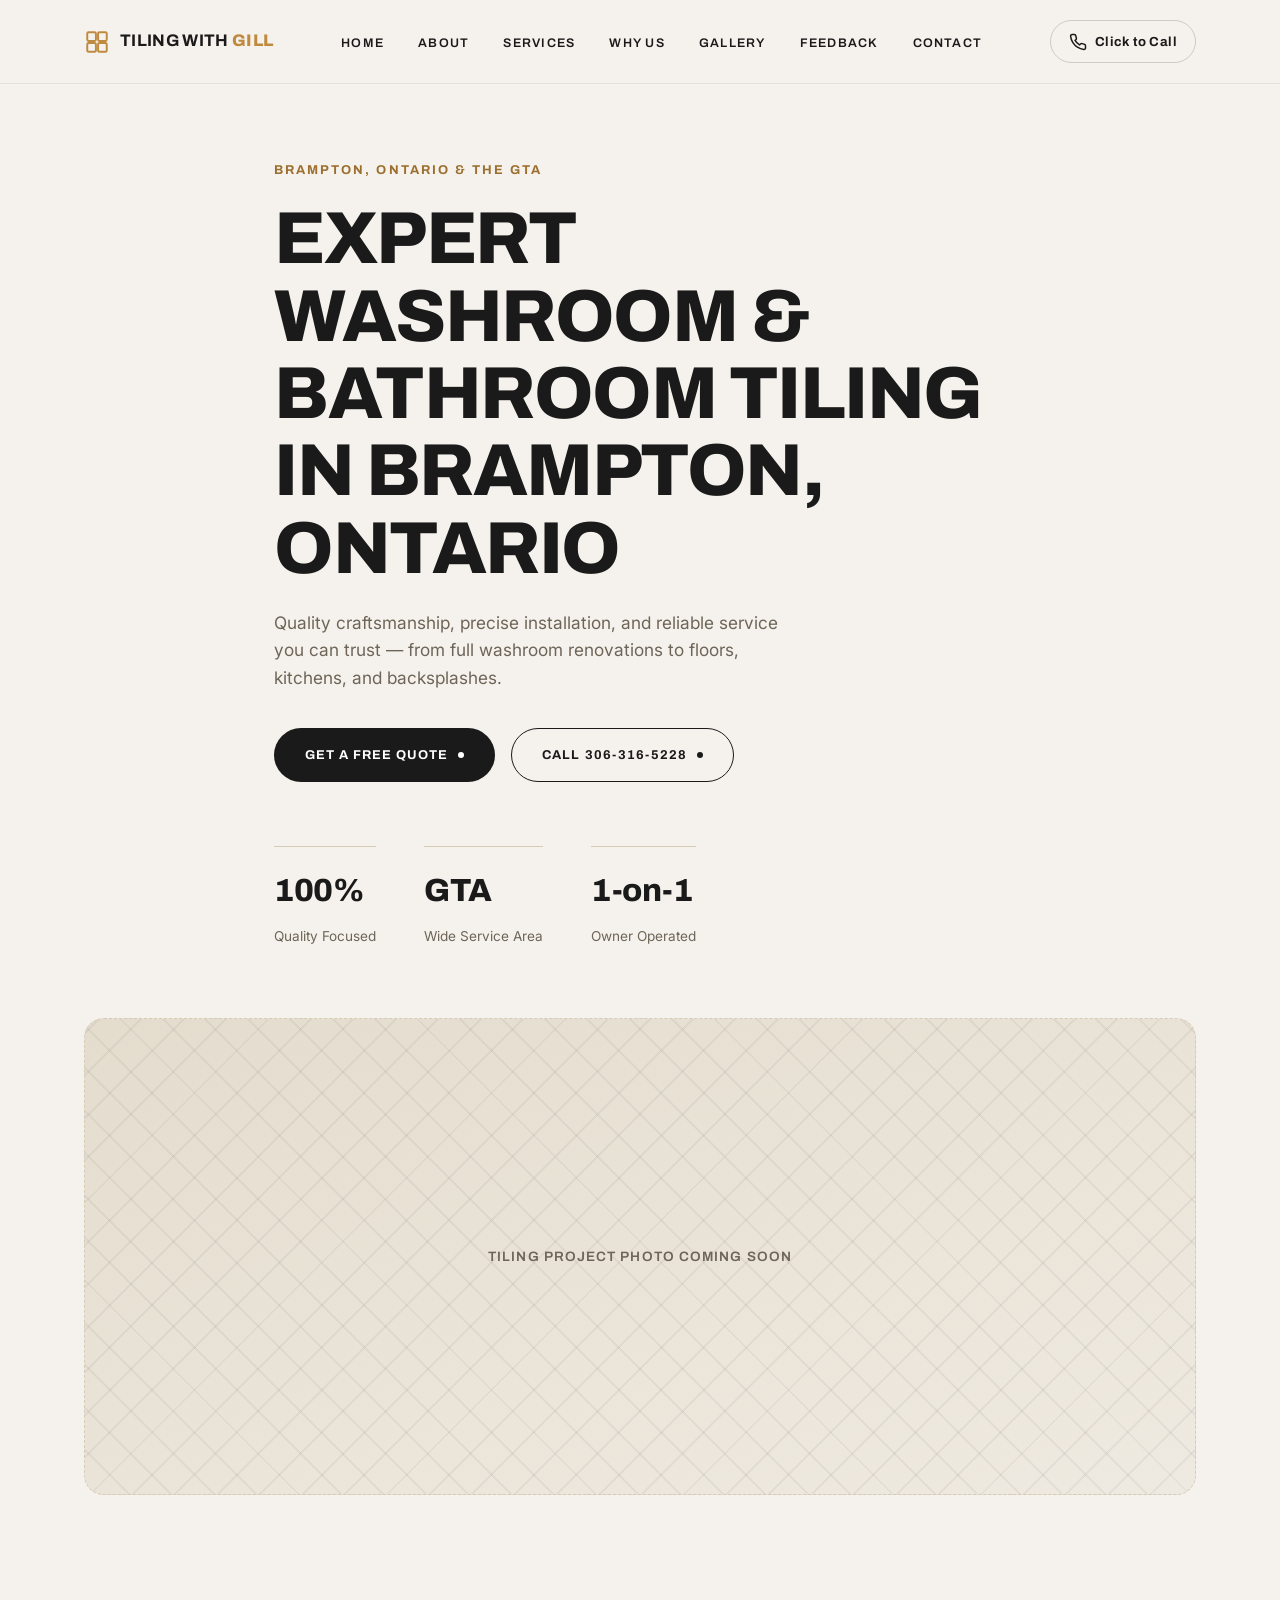
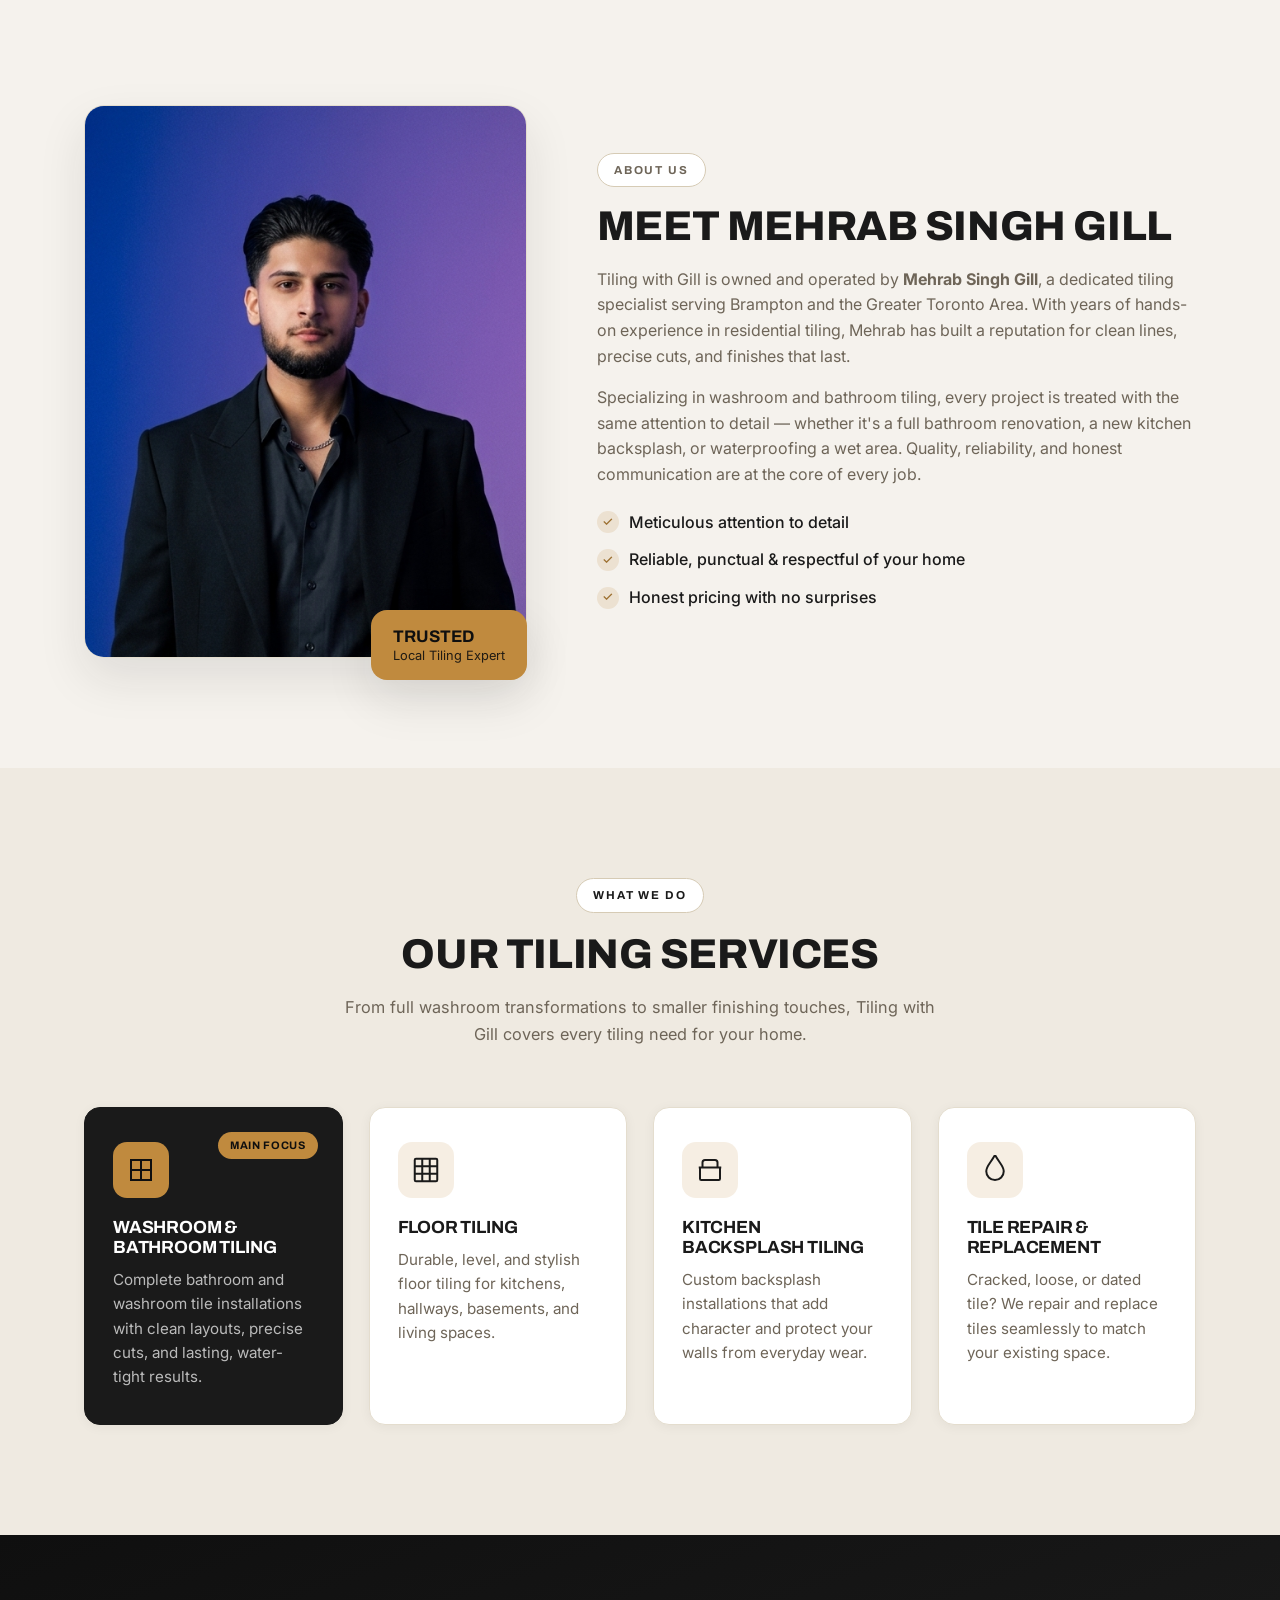
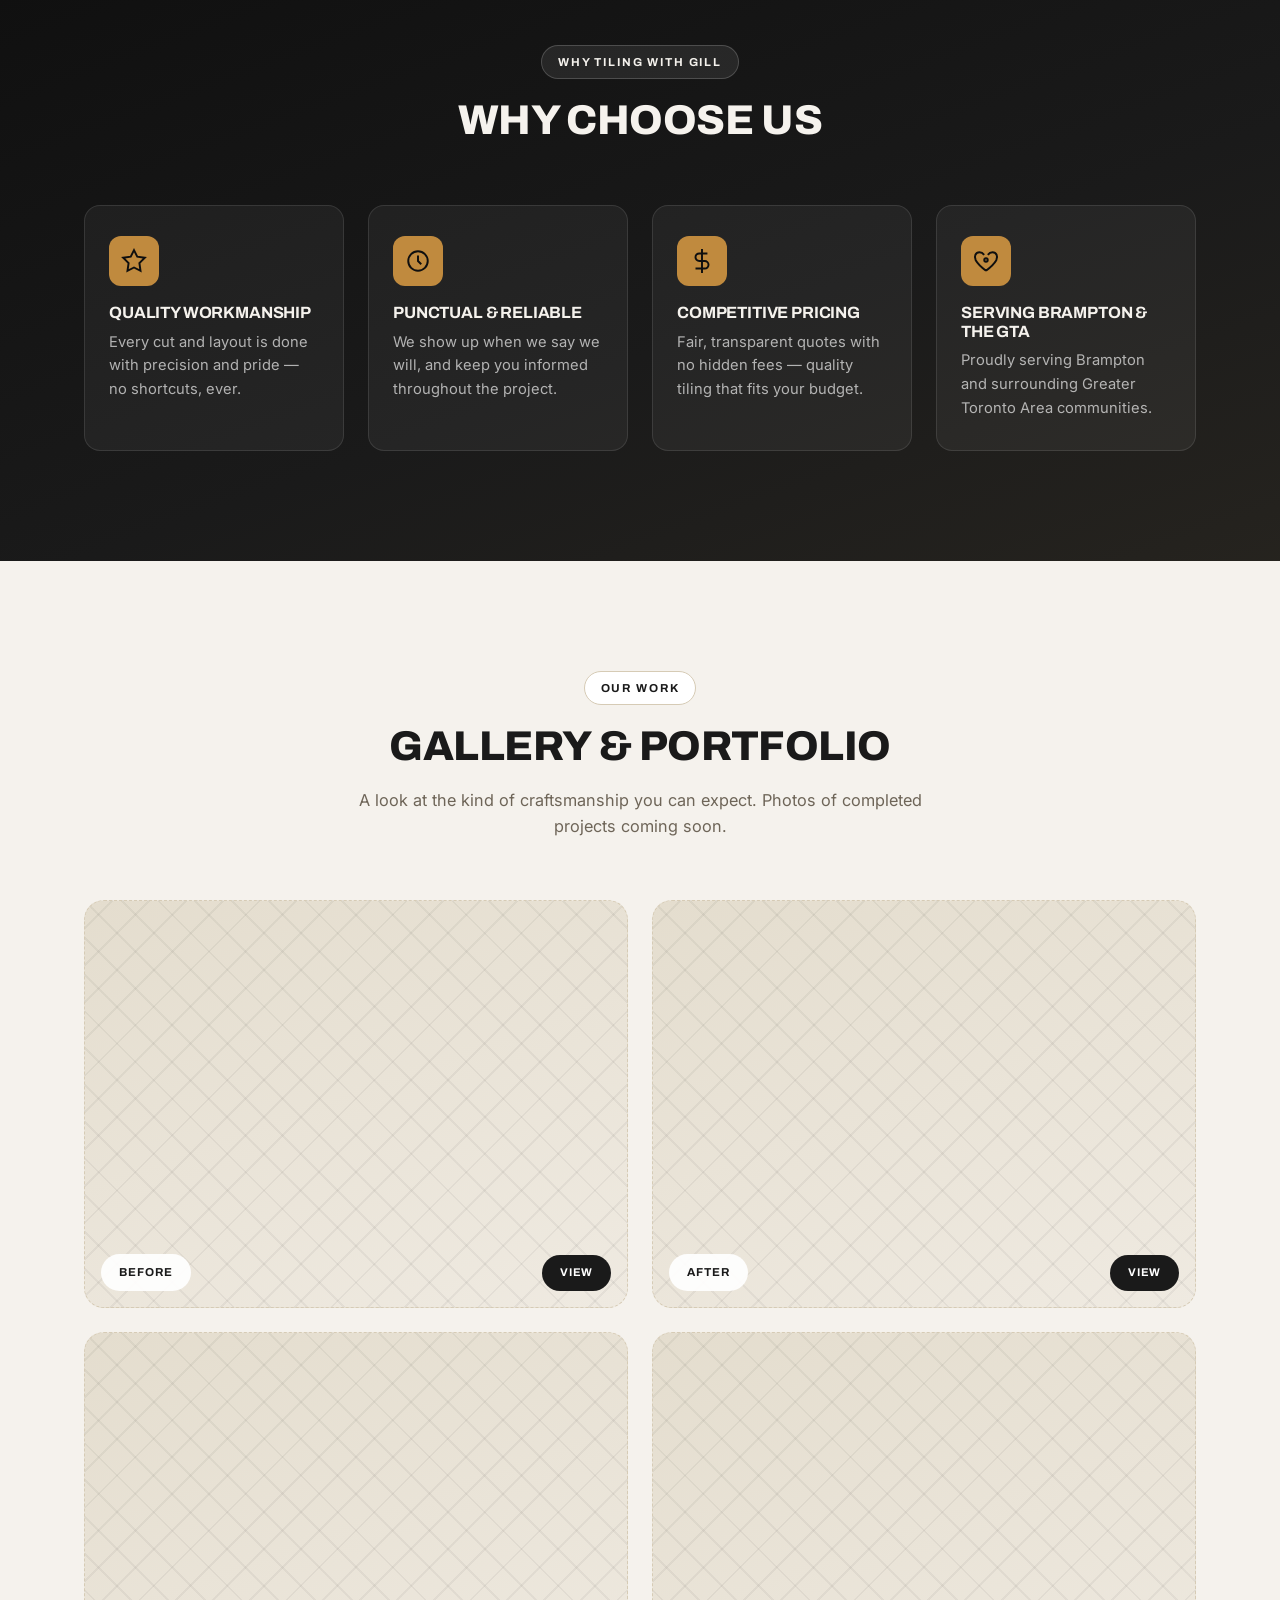
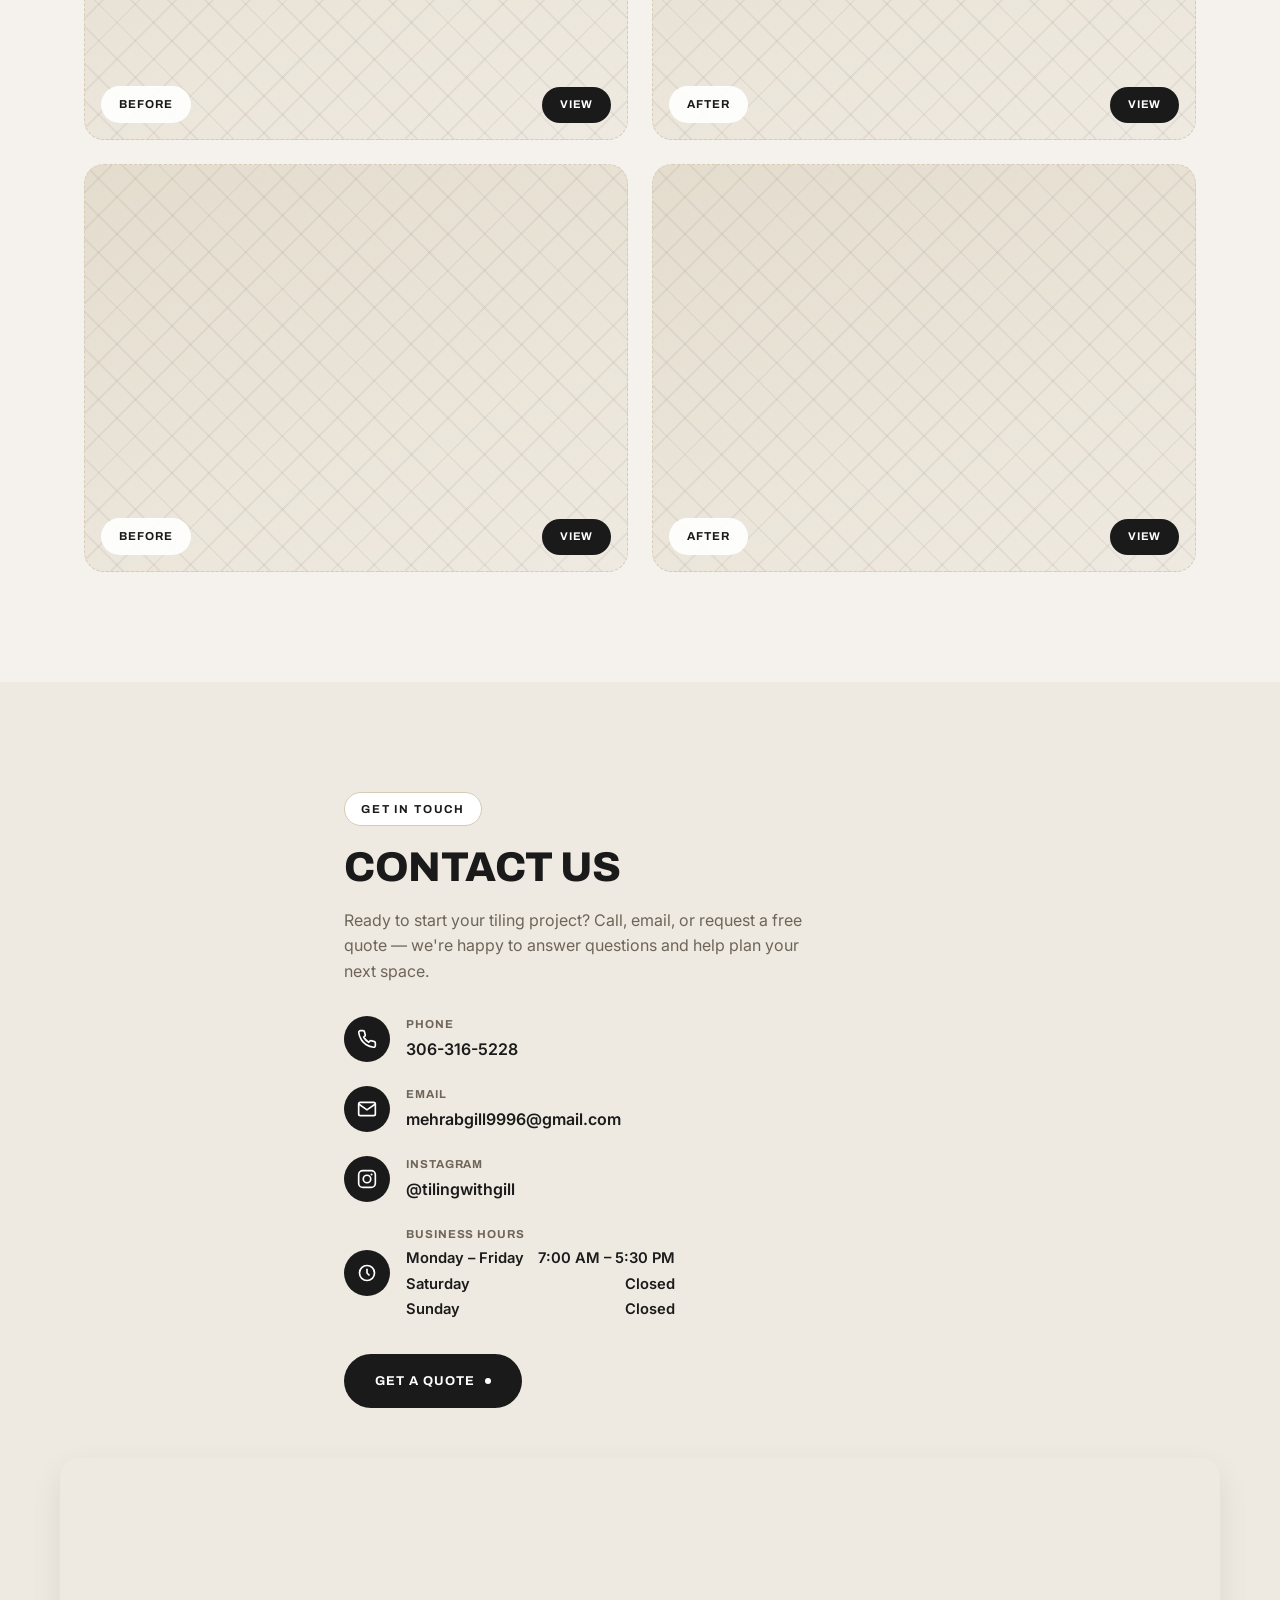
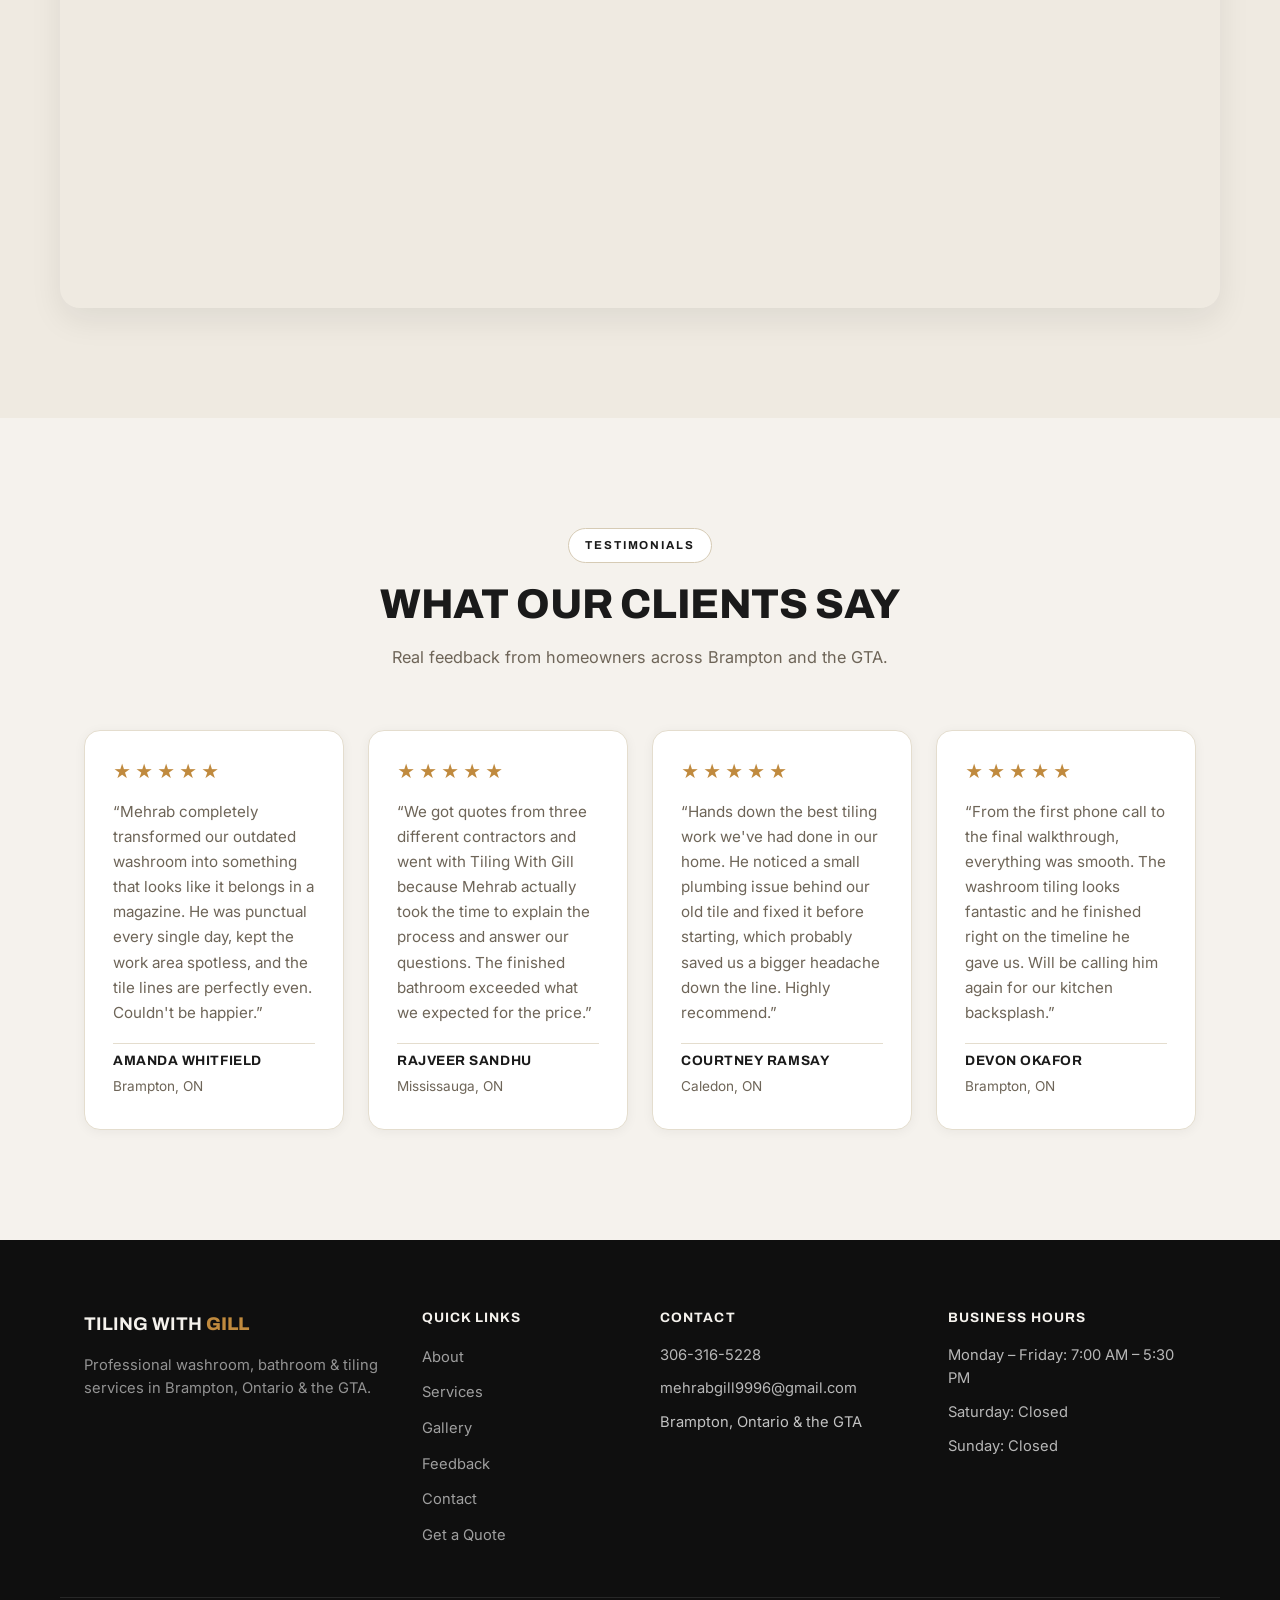
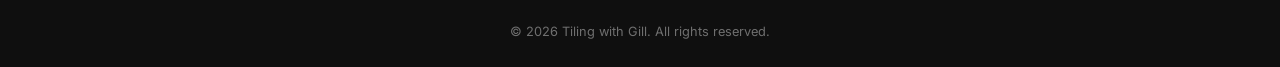
==== commit 51151361: "added testimonials" ====
--- a/index.html
+++ b/index.html
@@ -417,6 +417,89 @@
     </div>
   </section>
 
+  <!-- ===== Testimonials Section ===== -->
+  <section class="testimonials" id="testimonials">
+    <div class="container">
+      <div class="section-heading">
+        <p class="section-eyebrow">Testimonials</p>
+        <h2 class="section-title">What Our Clients Say</h2>
+        <p class="section-subtitle">
+          Real feedback from homeowners across Brampton and the GTA.
+        </p>
+      </div>
+
+      <div class="testimonials-grid">
+        <article class="testimonial-card">
+          <div class="testimonial-stars" aria-label="5 out of 5 stars">
+            <span aria-hidden="true">★</span>
+            <span aria-hidden="true">★</span>
+            <span aria-hidden="true">★</span>
+            <span aria-hidden="true">★</span>
+            <span aria-hidden="true">★</span>
+          </div>
+          <blockquote class="testimonial-quote">
+            “Mehrab completely transformed our outdated washroom into something that looks like it belongs in a magazine. He was punctual every single day, kept the work area spotless, and the tile lines are perfectly even. Couldn't be happier.”
+          </blockquote>
+          <div class="testimonial-author">
+            <strong>Amanda Whitfield</strong>
+            <span>Brampton, ON</span>
+          </div>
+        </article>
+
+        <article class="testimonial-card">
+          <div class="testimonial-stars" aria-label="5 out of 5 stars">
+            <span aria-hidden="true">★</span>
+            <span aria-hidden="true">★</span>
+            <span aria-hidden="true">★</span>
+            <span aria-hidden="true">★</span>
+            <span aria-hidden="true">★</span>
+          </div>
+          <blockquote class="testimonial-quote">
+            “We got quotes from three different contractors and went with Tiling With Gill because Mehrab actually took the time to explain the process and answer our questions. The finished bathroom exceeded what we expected for the price.”
+          </blockquote>
+          <div class="testimonial-author">
+            <strong>Rajveer Sandhu</strong>
+            <span>Mississauga, ON</span>
+          </div>
+        </article>
+
+        <article class="testimonial-card">
+          <div class="testimonial-stars" aria-label="5 out of 5 stars">
+            <span aria-hidden="true">★</span>
+            <span aria-hidden="true">★</span>
+            <span aria-hidden="true">★</span>
+            <span aria-hidden="true">★</span>
+            <span aria-hidden="true">★</span>
+          </div>
+          <blockquote class="testimonial-quote">
+            “Hands down the best tiling work we've had done in our home. He noticed a small plumbing issue behind our old tile and fixed it before starting, which probably saved us a bigger headache down the line. Highly recommend.”
+          </blockquote>
+          <div class="testimonial-author">
+            <strong>Courtney Ramsay</strong>
+            <span>Caledon, ON</span>
+          </div>
+        </article>
+
+        <article class="testimonial-card">
+          <div class="testimonial-stars" aria-label="5 out of 5 stars">
+            <span aria-hidden="true">★</span>
+            <span aria-hidden="true">★</span>
+            <span aria-hidden="true">★</span>
+            <span aria-hidden="true">★</span>
+            <span aria-hidden="true">★</span>
+          </div>
+          <blockquote class="testimonial-quote">
+            “From the first phone call to the final walkthrough, everything was smooth. The washroom tiling looks fantastic and he finished right on the timeline he gave us. Will be calling him again for our kitchen backsplash.”
+          </blockquote>
+          <div class="testimonial-author">
+            <strong>Devon Okafor</strong>
+            <span>Brampton, ON</span>
+          </div>
+        </article>
+      </div>
+    </div>
+  </section>
+
   <!-- ===== Footer ===== -->
   <footer class="site-footer">
     <div class="container footer-grid">
--- a/style.css
+++ b/style.css
@@ -51,6 +51,7 @@
   background: var(--white);
   line-height: 1.6;
   -webkit-font-smoothing: antialiased;
+  overflow-x: hidden;
 }
 
 h1, h2, h3, h4 {
@@ -85,6 +86,7 @@
   max-width: var(--container-width);
   margin: 0 auto;
   padding: 0 24px;
+  min-width: 0;
 }
 
 section {
@@ -350,7 +352,8 @@
 .hero {
   position: relative;
   display: flex;
-  align-items: center;
+  flex-direction: column;
+  align-items: stretch;
   padding-top: 160px;
   padding-bottom: 100px;
   background: var(--white);
@@ -364,6 +367,7 @@
 .hero-content {
   position: relative;
   z-index: 2;
+  width: 100%;
   max-width: 780px;
 }
 
@@ -384,6 +388,7 @@
   letter-spacing: -0.02em;
   line-height: 1.05;
   margin-bottom: 22px;
+  overflow-wrap: anywhere;
 }
 
 .hero-subtitle {
@@ -401,6 +406,10 @@
   margin-bottom: 64px;
 }
 
+.hero-actions .btn {
+  max-width: 100%;
+}
+
 .hero-stats {
   display: flex;
   gap: 48px;
@@ -432,10 +441,13 @@
 }
 
 .hero-image-wrap {
+  width: 100%;
   margin-top: 70px;
 }
 
 .hero-image-placeholder {
+  width: 100%;
+  max-width: 100%;
   aspect-ratio: 21 / 9;
   border-radius: var(--radius-lg);
   background:
@@ -506,7 +518,7 @@
 .about-badge {
   position: absolute;
   bottom: -22px;
-  right: -18px;
+  right: 0;
   background: var(--terracotta);
   color: var(--navy-dark);
   padding: 16px 22px;
@@ -859,6 +871,74 @@
   max-width: 100%;
 }
 
+/* ----- Testimonials ----- */
+.testimonials {
+  background: var(--white);
+}
+
+.testimonials-grid {
+  display: grid;
+  grid-template-columns: repeat(4, 1fr);
+  gap: 24px;
+}
+
+.testimonial-card {
+  background: var(--card);
+  border: 1px solid var(--gray-100);
+  border-radius: var(--radius-md);
+  padding: 32px 28px;
+  box-shadow: var(--shadow-sm);
+  display: flex;
+  flex-direction: column;
+  gap: 18px;
+  transition: transform var(--transition), box-shadow var(--transition);
+}
+
+.testimonial-card:hover {
+  transform: translateY(-4px);
+  box-shadow: var(--shadow-md);
+}
+
+.testimonial-stars {
+  display: flex;
+  gap: 4px;
+  color: var(--terracotta);
+  font-size: 1.1rem;
+  line-height: 1;
+}
+
+.testimonial-quote {
+  color: var(--gray-600);
+  font-size: 0.95rem;
+  line-height: 1.65;
+  text-transform: none;
+  letter-spacing: normal;
+  margin: 0;
+  flex: 1;
+}
+
+.testimonial-author {
+  display: flex;
+  flex-direction: column;
+  gap: 4px;
+  padding-top: 6px;
+  border-top: 1px solid var(--gray-100);
+}
+
+.testimonial-author strong {
+  font-family: var(--font-heading);
+  font-size: 0.85rem;
+  font-weight: 700;
+  text-transform: uppercase;
+  letter-spacing: 0.04em;
+  color: var(--navy);
+}
+
+.testimonial-author span {
+  font-size: 0.85rem;
+  color: var(--gray-600);
+}
+
 /* ----- Thank You page ----- */
 .thankyou {
   min-height: calc(100vh - 260px);
@@ -1203,6 +1283,10 @@
   }
 
   .why-us-grid {
+    grid-template-columns: repeat(2, 1fr);
+  }
+
+  .testimonials-grid {
     grid-template-columns: repeat(2, 1fr);
   }
 
@@ -1278,12 +1362,29 @@
     align-items: stretch;
   }
 
+  .hero-actions .btn {
+    width: 100%;
+    white-space: normal;
+    text-align: center;
+  }
+
   .hero-stats {
-    gap: 30px;
+    gap: 24px;
+  }
+
+  .hero-stat {
+    min-width: 0;
+    flex: 1 1 90px;
   }
 
   .hero-image-wrap {
-    margin-top: 50px;
+    margin-top: 40px;
+  }
+
+  .hero-image-placeholder {
+    aspect-ratio: 16 / 9;
+    padding: 20px;
+    font-size: 0.72rem;
   }
 
   .services-grid {
@@ -1295,6 +1396,10 @@
   }
 
   .gallery-grid {
+    grid-template-columns: 1fr;
+  }
+
+  .testimonials-grid {
     grid-template-columns: 1fr;
   }
 
@@ -1339,7 +1444,7 @@
   }
 
   .about-badge {
-    right: 10px;
+    right: 0;
     bottom: -18px;
     padding: 12px 16px;
   }
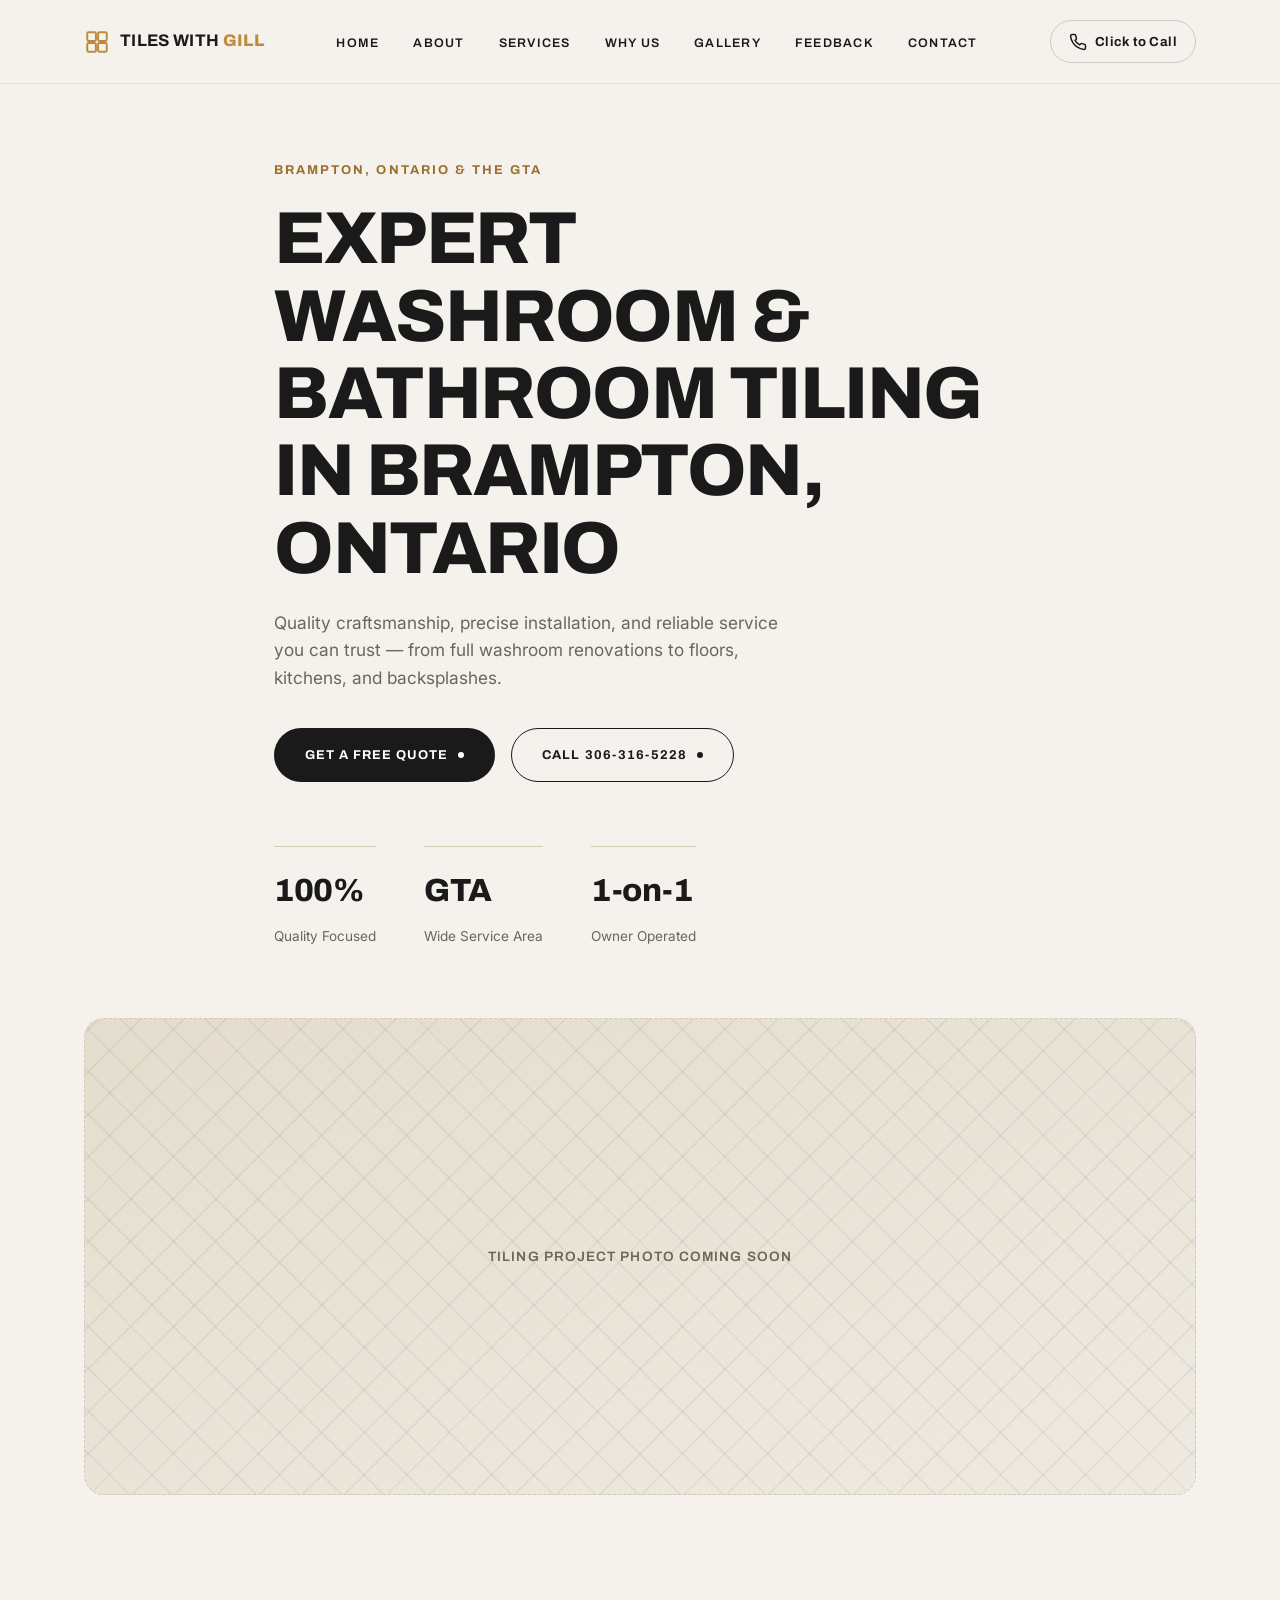
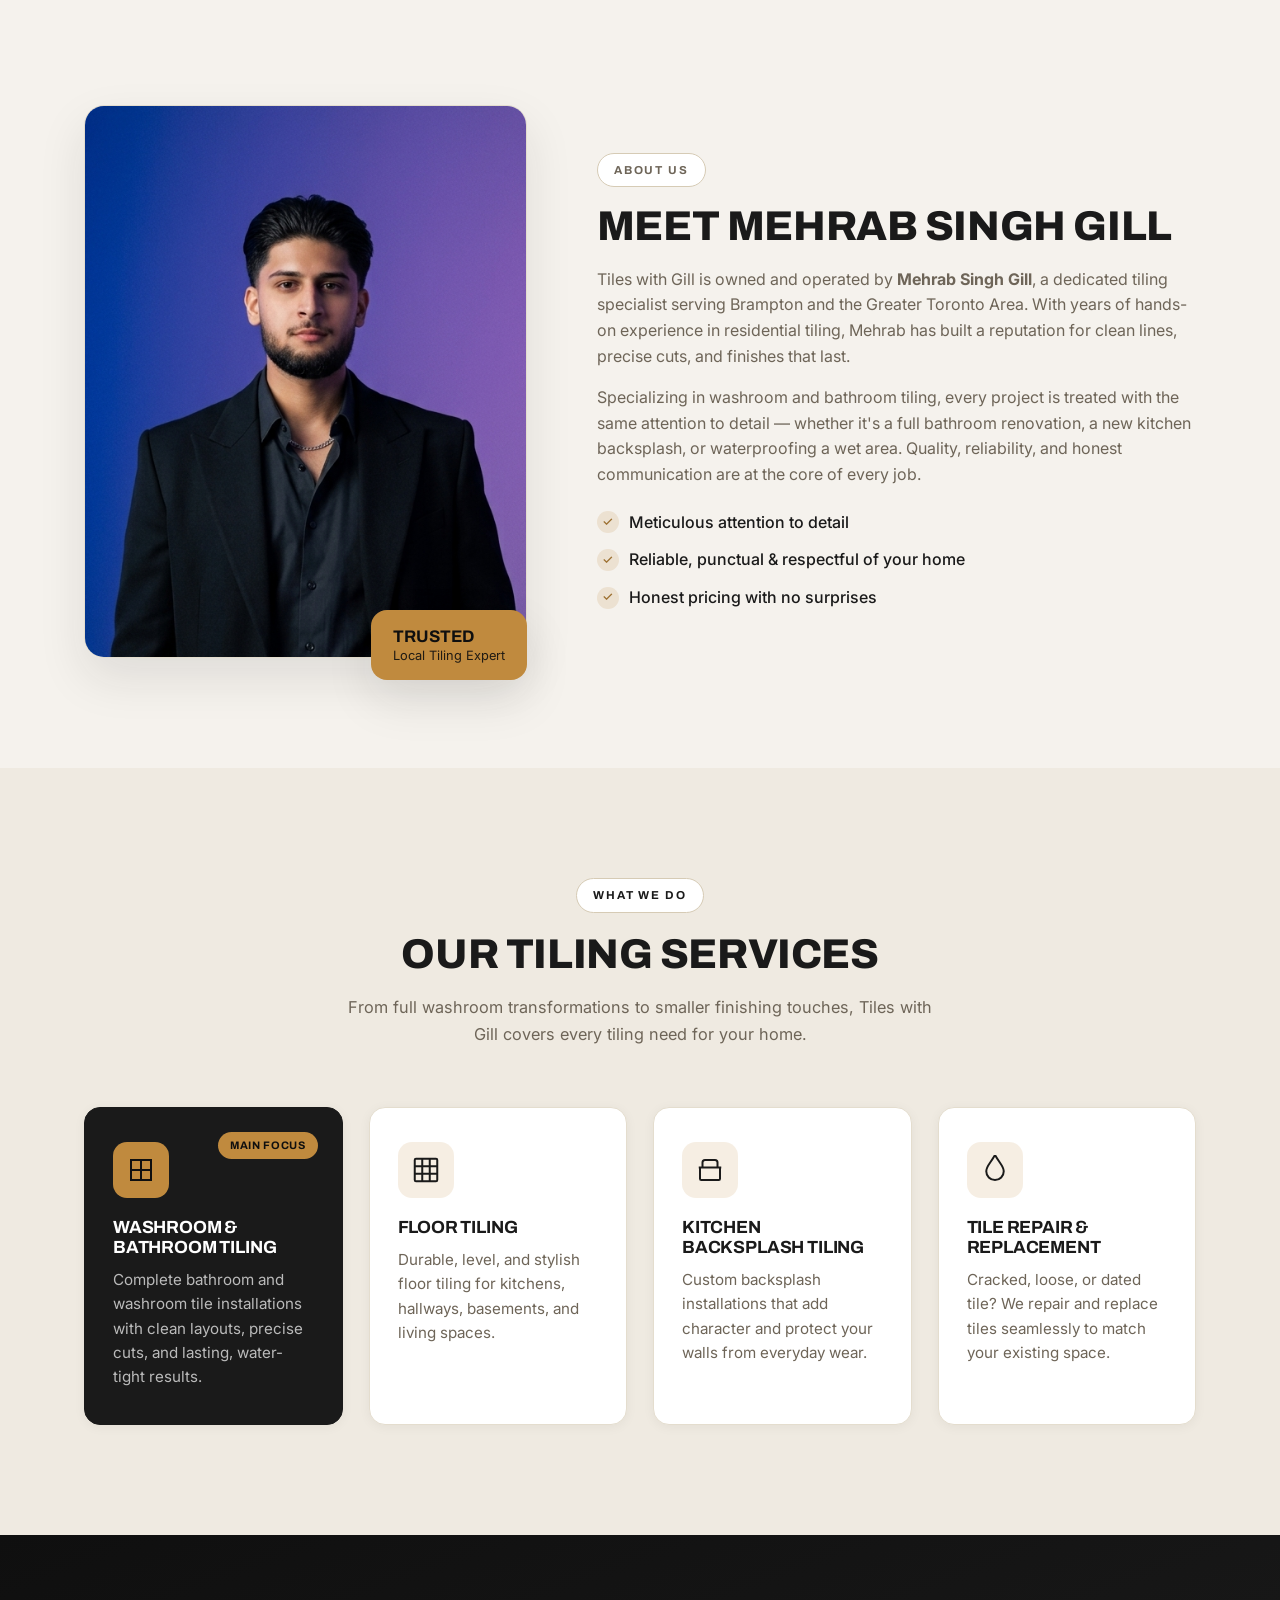
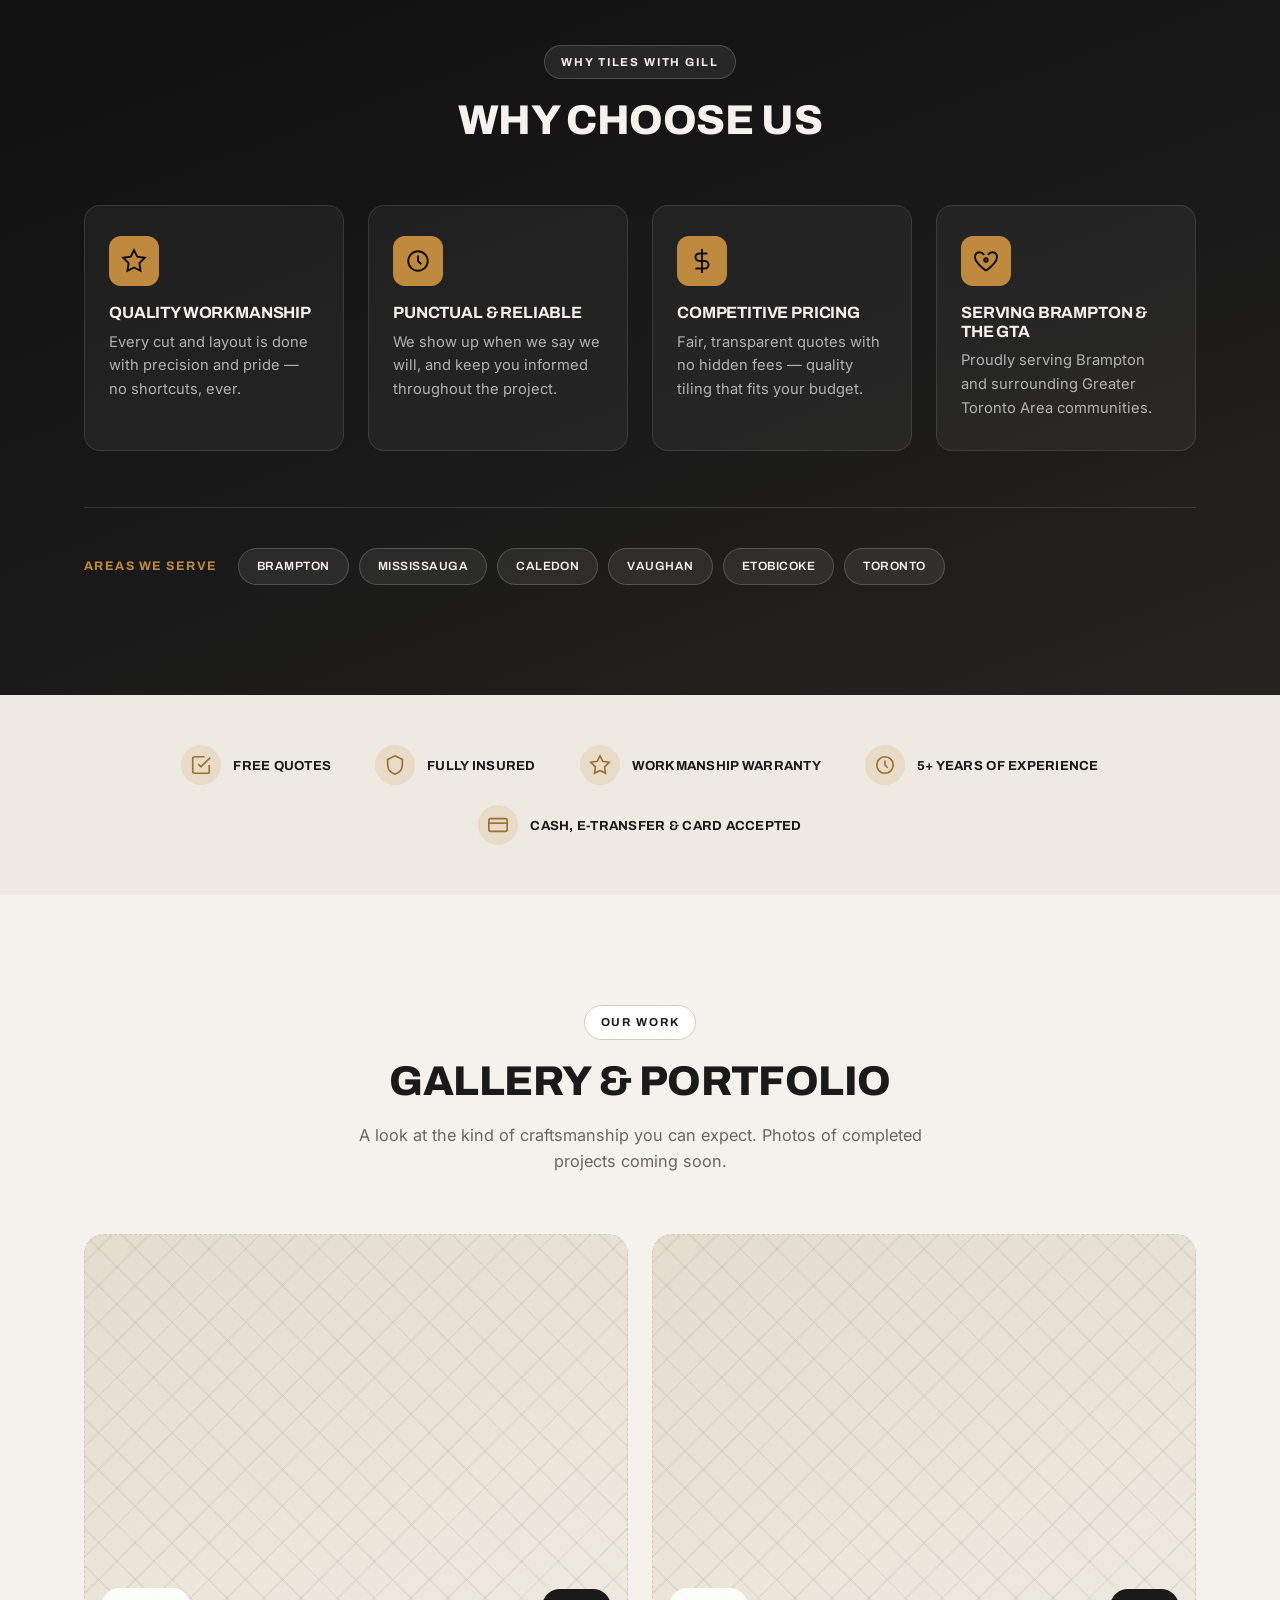
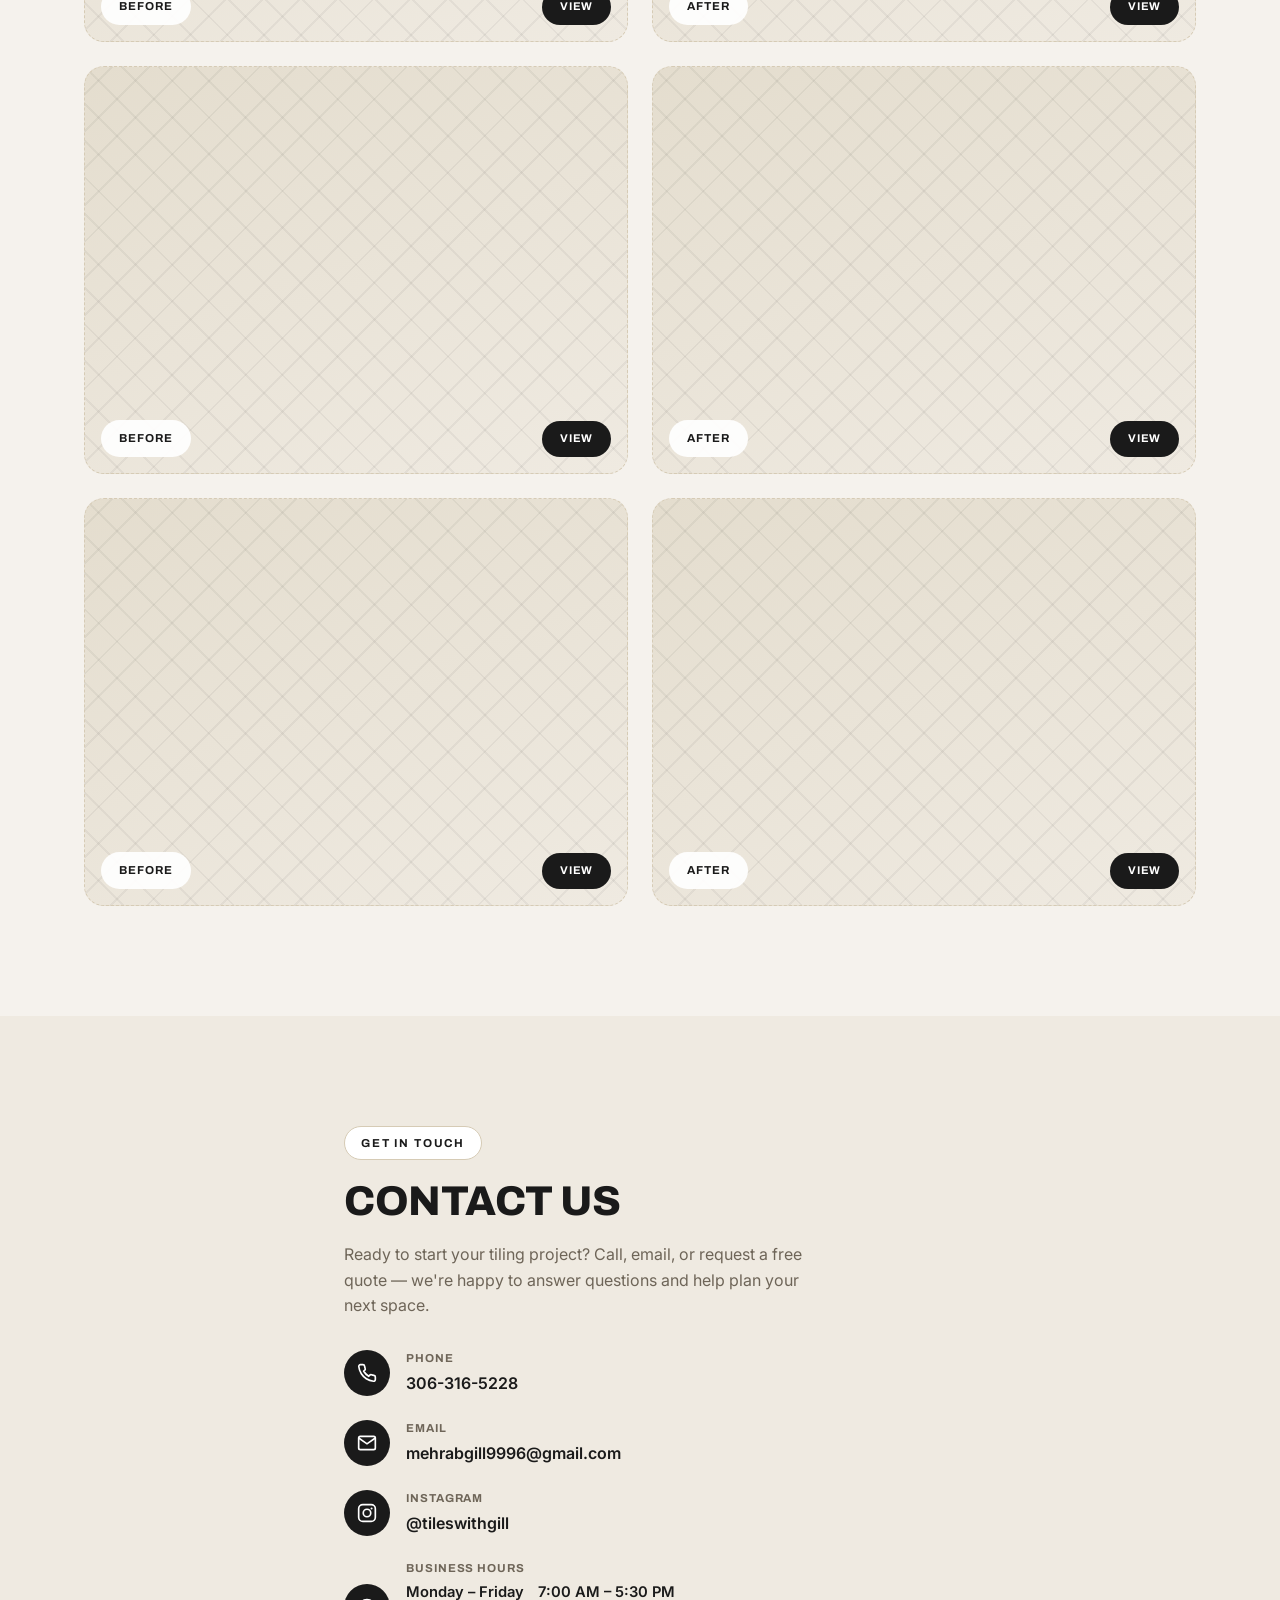
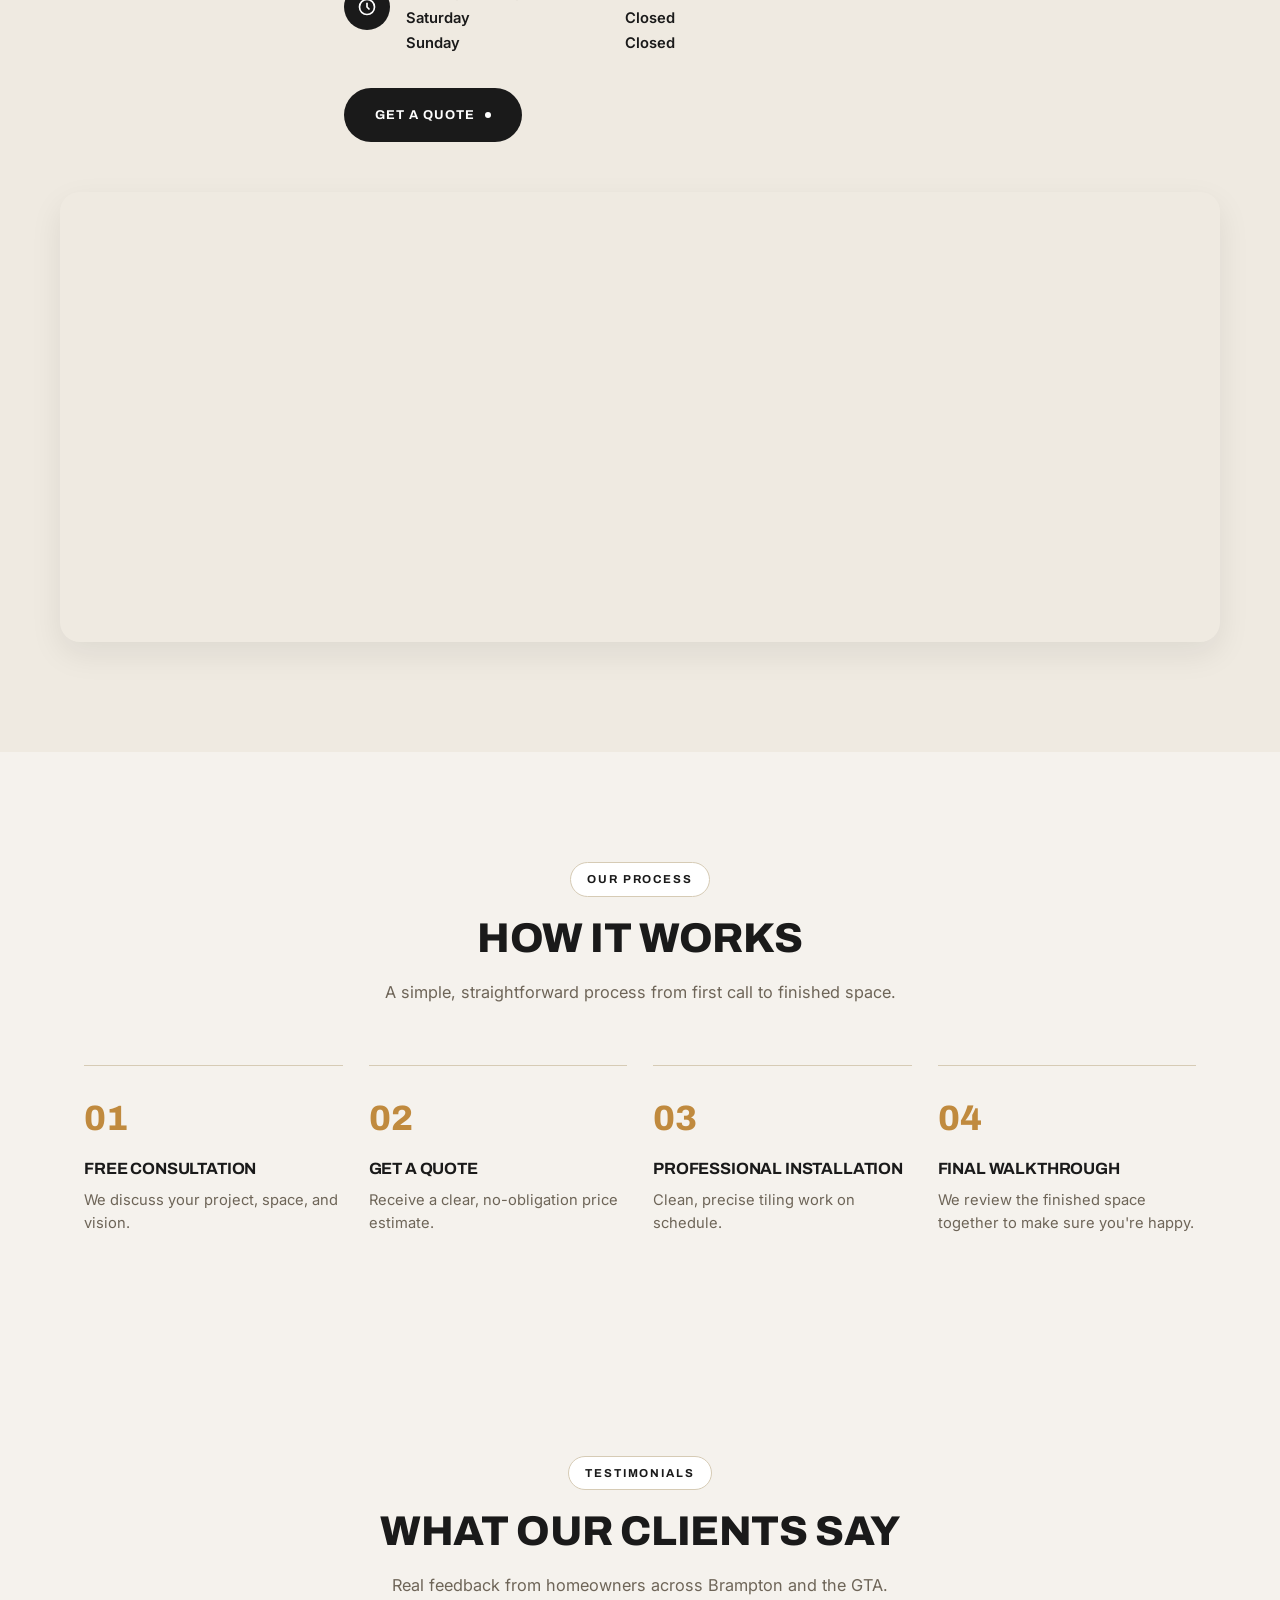
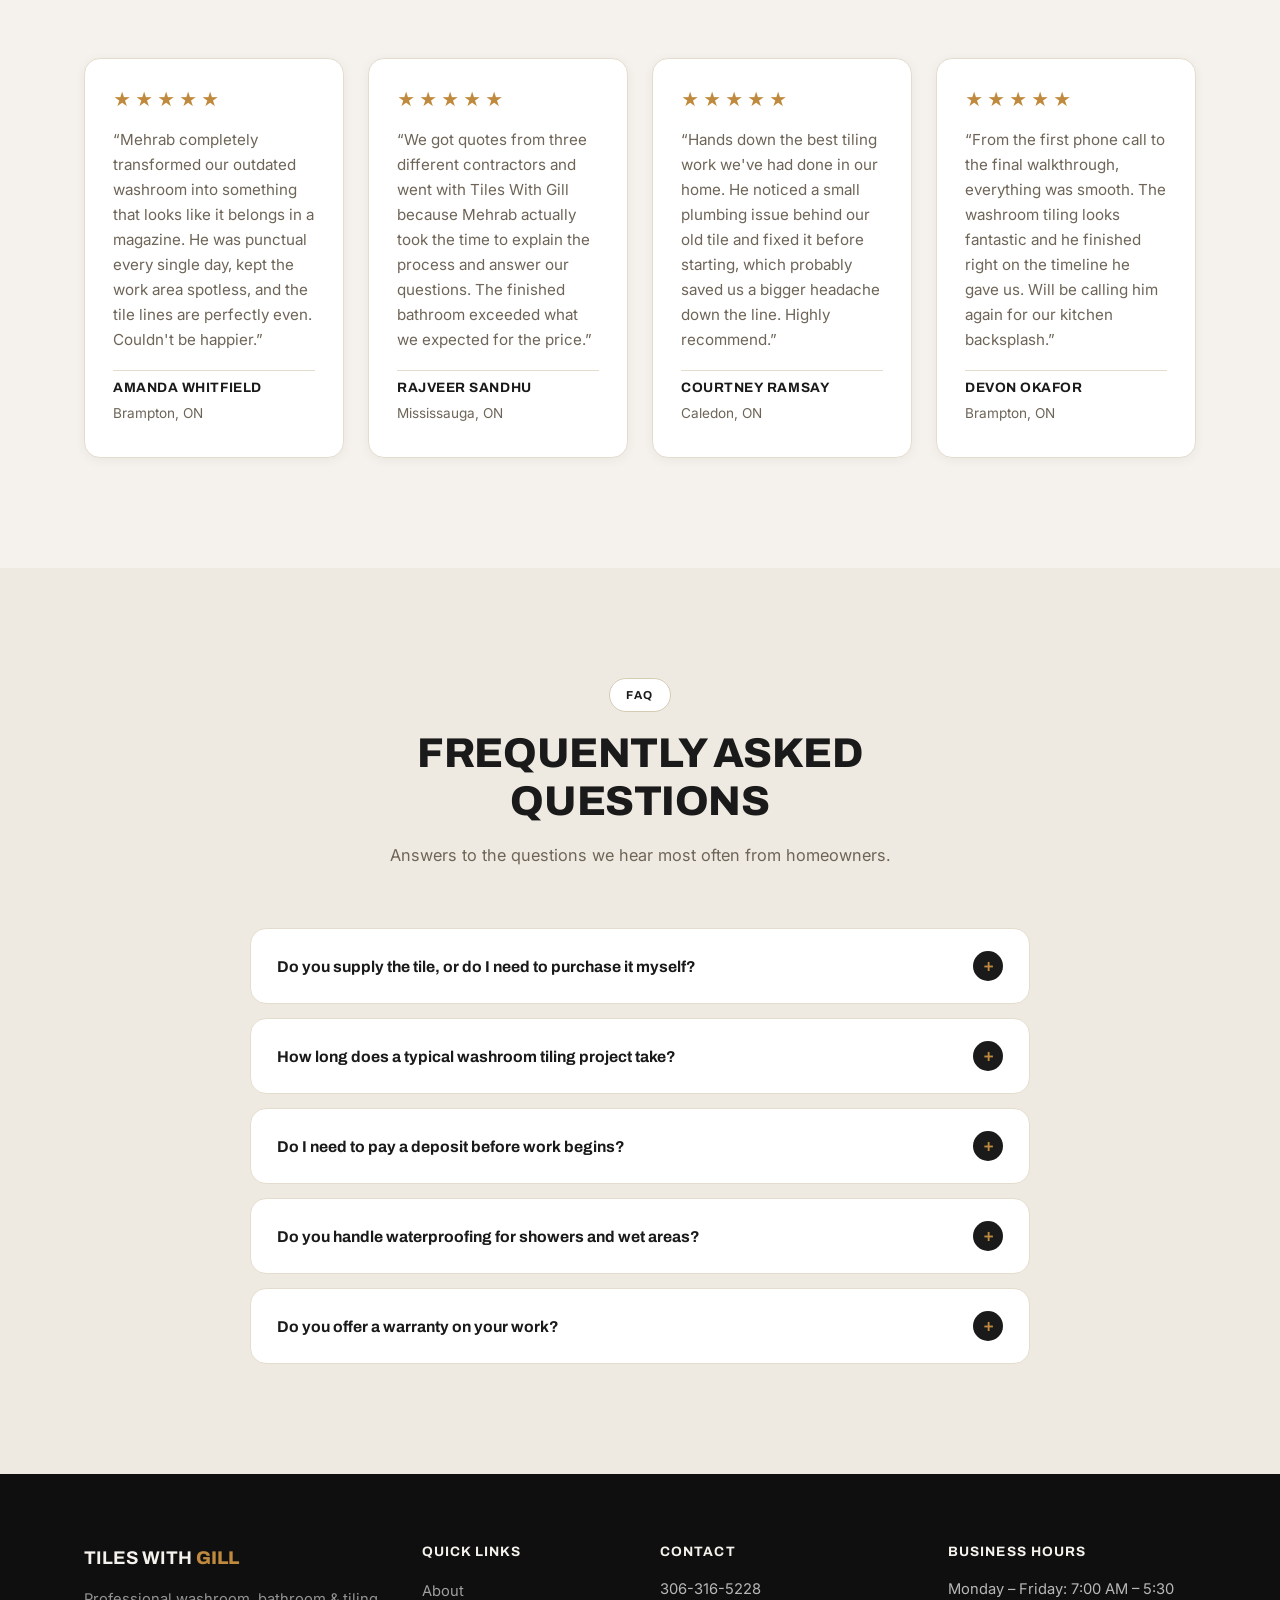
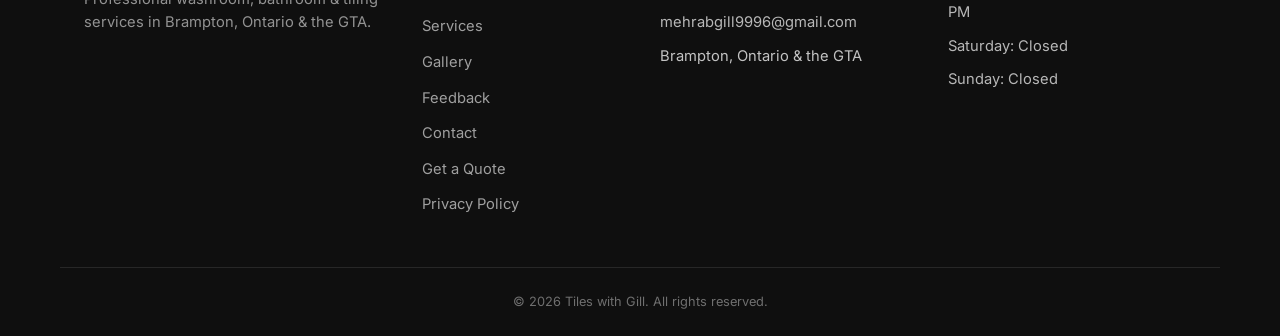
==== commit 7802b5d7: "7 major changes" ====
--- a/index.html
+++ b/index.html
@@ -5,8 +5,8 @@
   <meta name="viewport" content="width=device-width, initial-scale=1.0" />
 
   <!-- ===== Primary SEO ===== -->
-  <title>Tiling With Gill | Professional Washroom &amp; Bathroom Tiling in Brampton, Ontario</title>
-  <meta name="description" content="Tiling With Gill offers expert washroom, bathroom &amp; kitchen tiling in Brampton, Ontario. Quality installation, repairs &amp; backsplashes serving the GTA." />
+  <title>Tiles With Gill | Professional Washroom &amp; Bathroom Tiling in Brampton, Ontario</title>
+  <meta name="description" content="Tiles With Gill offers expert washroom, bathroom &amp; kitchen tiling in Brampton, Ontario. Quality installation, repairs &amp; backsplashes serving the GTA." />
   <meta name="keywords" content="tiling Brampton, washroom tiling, bathroom tiling contractor, tile installation Ontario, kitchen backsplash tiling, floor tiling Brampton, tile repair GTA, Mehrab Singh Gill tiling" />
   <meta name="robots" content="index, follow" />
   <meta name="author" content="Mehrab Singh Gill" />
@@ -25,27 +25,29 @@
 
   <!-- ===== Open Graph / Facebook & LinkedIn ===== -->
   <meta property="og:type" content="business.business" />
-  <meta property="og:site_name" content="Tiling With Gill" />
-  <meta property="og:title" content="Tiling With Gill | Professional Washroom &amp; Bathroom Tiling in Brampton, Ontario" />
-  <meta property="og:description" content="Tiling With Gill offers expert washroom, bathroom &amp; kitchen tiling in Brampton, Ontario. Quality installation, repairs &amp; backsplashes serving the GTA." />
-  <!-- TODO: replace with the real production domain and a dedicated 1200x630 share image once available -->
+  <meta property="og:site_name" content="Tiles With Gill" />
+  <meta property="og:title" content="Tiles With Gill | Professional Washroom &amp; Bathroom Tiling in Brampton, Ontario" />
+  <meta property="og:description" content="Tiles With Gill offers expert washroom, bathroom &amp; kitchen tiling in Brampton, Ontario. Quality installation, repairs &amp; backsplashes serving the GTA." />
+  <!-- TODO: replace with the real production domain once live -->
   <meta property="og:url" content="https://www.tilingwithgill.com/" />
-  <meta property="og:image" content="https://www.tilingwithgill.com/images/mehrab-singh-gill.png" />
+  <meta property="og:image" content="https://www.tilingwithgill.com/og-image.jpg" />
+  <meta property="og:image:width" content="1200" />
+  <meta property="og:image:height" content="630" />
   <meta property="og:locale" content="en_CA" />
 
   <!-- ===== Twitter Card ===== -->
   <meta name="twitter:card" content="summary_large_image" />
-  <meta name="twitter:title" content="Tiling With Gill | Professional Washroom &amp; Bathroom Tiling in Brampton, Ontario" />
-  <meta name="twitter:description" content="Tiling With Gill offers expert washroom, bathroom &amp; kitchen tiling in Brampton, Ontario. Quality installation, repairs &amp; backsplashes serving the GTA." />
-  <!-- TODO: replace with the real production domain and a dedicated share image once available -->
-  <meta name="twitter:image" content="https://www.tilingwithgill.com/images/mehrab-singh-gill.png" />
+  <meta name="twitter:title" content="Tiles With Gill | Professional Washroom &amp; Bathroom Tiling in Brampton, Ontario" />
+  <meta name="twitter:description" content="Tiles With Gill offers expert washroom, bathroom &amp; kitchen tiling in Brampton, Ontario. Quality installation, repairs &amp; backsplashes serving the GTA." />
+  <!-- TODO: replace with the real production domain once live -->
+  <meta name="twitter:image" content="https://www.tilingwithgill.com/og-image.jpg" />
 
   <!-- ===== Structured Data (LocalBusiness) ===== -->
   <script type="application/ld+json">
   {
     "@context": "https://schema.org",
     "@type": "HomeAndConstructionBusiness",
-    "name": "Tiling With Gill",
+    "name": "Tiles With Gill",
     "image": "https://www.tilingwithgill.com/images/mehrab-singh-gill.png",
     "telephone": "+1-306-316-5228",
     "email": "mehrabgill9996@gmail.com",
@@ -98,7 +100,7 @@
             <rect x="13" y="13" width="8" height="8" rx="1.2"></rect>
           </svg>
         </span>
-        <span class="brand-text">Tiling with <strong>Gill</strong></span>
+        <span class="brand-text">Tiles with <strong>Gill</strong></span>
       </a>
 
       <button class="nav-toggle" id="nav-toggle" aria-label="Toggle navigation menu" aria-expanded="false">
@@ -167,7 +169,7 @@
     <div class="container about-grid">
       <div class="about-visual">
         <div class="about-image">
-          <img src="images/mehrab-singh-gill.png" alt="Mehrab Singh Gill, owner of Tiling with Gill" />
+          <img src="images/mehrab-singh-gill.png" alt="Mehrab Singh Gill, owner of Tiles with Gill" />
         </div>
         <div class="about-badge">
           <strong>Trusted</strong>
@@ -179,7 +181,7 @@
         <p class="section-eyebrow">About Us</p>
         <h2 class="section-title">Meet Mehrab Singh Gill</h2>
         <p>
-          Tiling with Gill is owned and operated by <strong>Mehrab Singh Gill</strong>, a dedicated tiling
+          Tiles with Gill is owned and operated by <strong>Mehrab Singh Gill</strong>, a dedicated tiling
           specialist serving Brampton and the Greater Toronto Area. With years of hands-on experience
           in residential tiling, Mehrab has built a reputation for clean lines, precise cuts, and
           finishes that last.
@@ -206,7 +208,7 @@
         <p class="section-eyebrow">What We Do</p>
         <h2 class="section-title">Our Tiling Services</h2>
         <p class="section-subtitle">
-          From full washroom transformations to smaller finishing touches, Tiling with Gill covers
+          From full washroom transformations to smaller finishing touches, Tiles with Gill covers
           every tiling need for your home.
         </p>
       </div>
@@ -262,7 +264,7 @@
   <section class="why-us" id="why-us">
     <div class="container">
       <div class="section-heading section-heading-light">
-        <p class="section-eyebrow">Why Tiling with Gill</p>
+        <p class="section-eyebrow">Why Tiles with Gill</p>
         <h2 class="section-title">Why Choose Us</h2>
       </div>
 
@@ -308,6 +310,69 @@
           <h3>Serving Brampton &amp; the GTA</h3>
           <p>Proudly serving Brampton and surrounding Greater Toronto Area communities.</p>
         </div>
+      </div>
+
+      <div class="areas-served">
+        <span class="areas-served-label">Areas We Serve</span>
+        <ul class="areas-served-list">
+          <li>Brampton</li>
+          <li>Mississauga</li>
+          <li>Caledon</li>
+          <li>Vaughan</li>
+          <li>Etobicoke</li>
+          <li>Toronto</li>
+        </ul>
+      </div>
+    </div>
+  </section>
+
+  <!-- ===== Credentials & Guarantees Section ===== -->
+  <section class="credentials">
+    <div class="container credentials-row">
+      <div class="credential-item">
+        <span class="credential-icon">
+          <svg viewBox="0 0 24 24" width="22" height="22" fill="none" stroke="currentColor" stroke-width="1.8">
+            <path d="M9 11l3 3L22 4"></path>
+            <path d="M21 12v7a2 2 0 0 1-2 2H5a2 2 0 0 1-2-2V5a2 2 0 0 1 2-2h11"></path>
+          </svg>
+        </span>
+        <span>Free Quotes</span>
+      </div>
+      <!-- TODO: confirm this is accurate before publishing -->
+      <div class="credential-item">
+        <span class="credential-icon">
+          <svg viewBox="0 0 24 24" width="22" height="22" fill="none" stroke="currentColor" stroke-width="1.8">
+            <path d="M12 2l8 4v6c0 5-3.4 8.4-8 10-4.6-1.6-8-5-8-10V6l8-4z"></path>
+          </svg>
+        </span>
+        <span>Fully Insured</span>
+      </div>
+      <!-- TODO: confirm this is accurate before publishing -->
+      <div class="credential-item">
+        <span class="credential-icon">
+          <svg viewBox="0 0 24 24" width="22" height="22" fill="none" stroke="currentColor" stroke-width="1.8">
+            <path d="M12 2l3 6 7 1-5 5 1 7-6-3-6 3 1-7-5-5 7-1 3-6z"></path>
+          </svg>
+        </span>
+        <span>Workmanship Warranty</span>
+      </div>
+      <div class="credential-item">
+        <span class="credential-icon">
+          <svg viewBox="0 0 24 24" width="22" height="22" fill="none" stroke="currentColor" stroke-width="1.8">
+            <circle cx="12" cy="12" r="9"></circle>
+            <path d="M12 7v5l3 3"></path>
+          </svg>
+        </span>
+        <span>5+ Years of Experience</span>
+      </div>
+      <div class="credential-item">
+        <span class="credential-icon">
+          <svg viewBox="0 0 24 24" width="22" height="22" fill="none" stroke="currentColor" stroke-width="1.8">
+            <rect x="2" y="5" width="20" height="14" rx="2"></rect>
+            <path d="M2 10h20"></path>
+          </svg>
+        </span>
+        <span>Cash, e-Transfer &amp; Card Accepted</span>
       </div>
     </div>
   </section>
@@ -378,7 +443,7 @@
             <div>
               <span class="contact-label">Instagram</span>
               <!-- TODO: replace with the real Instagram profile URL -->
-              <a href="https://www.instagram.com/" target="_blank" rel="noopener noreferrer">@tilingwithgill</a>
+              <a href="https://www.instagram.com/" target="_blank" rel="noopener noreferrer">@tileswithgill</a>
             </div>
           </li>
           <li>
@@ -412,8 +477,44 @@
         style="border:0;"
         allowfullscreen=""
         loading="lazy"
-        title="Tiling With Gill service area map — Brampton, Ontario"
+        title="Tiles With Gill service area map — Brampton, Ontario"
       ></iframe>
+    </div>
+  </section>
+
+  <!-- ===== How It Works Section ===== -->
+  <section class="how-it-works" id="how-it-works">
+    <div class="container">
+      <div class="section-heading">
+        <p class="section-eyebrow">Our Process</p>
+        <h2 class="section-title">How It Works</h2>
+        <p class="section-subtitle">
+          A simple, straightforward process from first call to finished space.
+        </p>
+      </div>
+
+      <div class="steps-grid">
+        <div class="step-card">
+          <span class="step-num">01</span>
+          <h3>Free Consultation</h3>
+          <p>We discuss your project, space, and vision.</p>
+        </div>
+        <div class="step-card">
+          <span class="step-num">02</span>
+          <h3>Get a Quote</h3>
+          <p>Receive a clear, no-obligation price estimate.</p>
+        </div>
+        <div class="step-card">
+          <span class="step-num">03</span>
+          <h3>Professional Installation</h3>
+          <p>Clean, precise tiling work on schedule.</p>
+        </div>
+        <div class="step-card">
+          <span class="step-num">04</span>
+          <h3>Final Walkthrough</h3>
+          <p>We review the finished space together to make sure you're happy.</p>
+        </div>
+      </div>
     </div>
   </section>
 
@@ -455,7 +556,7 @@
             <span aria-hidden="true">★</span>
           </div>
           <blockquote class="testimonial-quote">
-            “We got quotes from three different contractors and went with Tiling With Gill because Mehrab actually took the time to explain the process and answer our questions. The finished bathroom exceeded what we expected for the price.”
+            “We got quotes from three different contractors and went with Tiles With Gill because Mehrab actually took the time to explain the process and answer our questions. The finished bathroom exceeded what we expected for the price.”
           </blockquote>
           <div class="testimonial-author">
             <strong>Rajveer Sandhu</strong>
@@ -500,11 +601,76 @@
     </div>
   </section>
 
+  <!-- ===== FAQ Section ===== -->
+  <section class="faq" id="faq">
+    <div class="container">
+      <div class="section-heading">
+        <p class="section-eyebrow">FAQ</p>
+        <h2 class="section-title">Frequently Asked Questions</h2>
+        <p class="section-subtitle">
+          Answers to the questions we hear most often from homeowners.
+        </p>
+      </div>
+
+      <div class="faq-list">
+        <div class="faq-item">
+          <button type="button" class="faq-question" aria-expanded="false">
+            <span>Do you supply the tile, or do I need to purchase it myself?</span>
+            <span class="faq-icon" aria-hidden="true">+</span>
+          </button>
+          <div class="faq-answer">
+            <p>Most clients purchase their own tile so they can pick the exact style, size, and finish they want, and we're happy to advise on quantities and suitability before you buy. If you'd prefer, we can also help source tile for you — just mention it when requesting a quote.</p>
+          </div>
+        </div>
+
+        <div class="faq-item">
+          <button type="button" class="faq-question" aria-expanded="false">
+            <span>How long does a typical washroom tiling project take?</span>
+            <span class="faq-icon" aria-hidden="true">+</span>
+          </button>
+          <div class="faq-answer">
+            <p>Most washroom tiling projects take anywhere from 3 to 7 working days, depending on the size of the space, the tile pattern, and whether waterproofing or minor repairs are needed first. We'll give you a realistic timeline upfront once we've seen the space.</p>
+          </div>
+        </div>
+
+        <div class="faq-item">
+          <button type="button" class="faq-question" aria-expanded="false">
+            <span>Do I need to pay a deposit before work begins?</span>
+            <span class="faq-icon" aria-hidden="true">+</span>
+          </button>
+          <div class="faq-answer">
+            <p>Yes, a deposit is typically required to secure your spot on the schedule and cover initial materials, with the remaining balance due upon completion. The exact amount and payment schedule will be outlined clearly in your quote.</p>
+          </div>
+        </div>
+
+        <div class="faq-item">
+          <button type="button" class="faq-question" aria-expanded="false">
+            <span>Do you handle waterproofing for showers and wet areas?</span>
+            <span class="faq-icon" aria-hidden="true">+</span>
+          </button>
+          <div class="faq-answer">
+            <p>Absolutely — proper waterproofing is a core part of any shower or wet area installation, and we make sure it's done right before a single tile goes down. This helps protect your home from water damage and keeps your new tile work looking great for years to come.</p>
+          </div>
+        </div>
+
+        <div class="faq-item">
+          <button type="button" class="faq-question" aria-expanded="false">
+            <span>Do you offer a warranty on your work?</span>
+            <span class="faq-icon" aria-hidden="true">+</span>
+          </button>
+          <div class="faq-answer">
+            <p>Yes, we stand behind our workmanship and offer a warranty on completed installations so you can have peace of mind. If any issue related to our installation comes up, just give us a call and we'll take care of it.</p>
+          </div>
+        </div>
+      </div>
+    </div>
+  </section>
+
   <!-- ===== Footer ===== -->
   <footer class="site-footer">
     <div class="container footer-grid">
       <div class="footer-brand">
-        <span class="brand-text">Tiling with <strong>Gill</strong></span>
+        <span class="brand-text">Tiles with <strong>Gill</strong></span>
         <p>Professional washroom, bathroom &amp; tiling services in Brampton, Ontario &amp; the GTA.</p>
       </div>
 
@@ -517,6 +683,7 @@
           <li><a href="feedback.html">Feedback</a></li>
           <li><a href="#contact">Contact</a></li>
           <li><a href="quote.html">Get a Quote</a></li>
+          <li><a href="privacy.html">Privacy Policy</a></li>
         </ul>
       </div>
 
@@ -536,7 +703,7 @@
     </div>
 
     <div class="footer-bottom container">
-      <p>&copy; <span id="year"></span> Tiling with Gill. All rights reserved.</p>
+      <p>&copy; <span id="year"></span> Tiles with Gill. All rights reserved.</p>
     </div>
   </footer>
 
--- a/style.css
+++ b/style.css
@@ -1,5 +1,5 @@
 /* =========================================================
-   Tiling with Gill — Stylesheet
+   Tiles with Gill — Stylesheet
    Editorial / minimal / high-end studio design system
    ========================================================= */
 
@@ -716,6 +716,197 @@
   text-transform: none;
 }
 
+/* ----- Areas We Serve ----- */
+.areas-served {
+  margin-top: 56px;
+  padding-top: 40px;
+  border-top: 1px solid rgba(255, 255, 255, 0.12);
+  display: flex;
+  flex-wrap: wrap;
+  align-items: center;
+  gap: 20px;
+}
+
+.areas-served-label {
+  font-family: var(--font-heading);
+  font-size: 0.78rem;
+  font-weight: 700;
+  letter-spacing: 0.12em;
+  text-transform: uppercase;
+  color: var(--terracotta);
+  flex-shrink: 0;
+}
+
+.areas-served-list {
+  display: flex;
+  flex-wrap: wrap;
+  gap: 10px;
+}
+
+.areas-served-list li {
+  font-family: var(--font-heading);
+  font-size: 0.75rem;
+  font-weight: 600;
+  letter-spacing: 0.04em;
+  text-transform: uppercase;
+  color: var(--white);
+  background: rgba(255, 255, 255, 0.08);
+  border: 1px solid rgba(255, 255, 255, 0.18);
+  padding: 8px 18px;
+  border-radius: 999px;
+}
+
+/* ----- Credentials & Guarantees ----- */
+.credentials {
+  background: var(--gray-50);
+  padding: 50px 0;
+}
+
+.credentials-row {
+  display: flex;
+  flex-wrap: wrap;
+  align-items: center;
+  justify-content: center;
+  gap: 20px 44px;
+}
+
+.credential-item {
+  display: flex;
+  align-items: center;
+  gap: 12px;
+  font-family: var(--font-heading);
+  font-size: 0.82rem;
+  font-weight: 700;
+  letter-spacing: 0.02em;
+  text-transform: uppercase;
+  color: var(--navy);
+}
+
+.credential-icon {
+  display: flex;
+  align-items: center;
+  justify-content: center;
+  width: 40px;
+  height: 40px;
+  border-radius: 50%;
+  background: rgba(192, 138, 62, 0.14);
+  color: var(--terracotta-dark);
+  flex-shrink: 0;
+}
+
+/* ----- How It Works ----- */
+.how-it-works {
+  background: var(--white);
+}
+
+.steps-grid {
+  display: grid;
+  grid-template-columns: repeat(4, 1fr);
+  gap: 26px;
+}
+
+.step-card {
+  border-top: 1px solid var(--gray-200);
+  padding-top: 24px;
+}
+
+.step-num {
+  display: block;
+  font-family: var(--font-heading);
+  font-size: 2.2rem;
+  font-weight: 800;
+  color: var(--terracotta);
+  margin-bottom: 14px;
+}
+
+.step-card h3 {
+  font-size: 1.02rem;
+  margin-bottom: 10px;
+}
+
+.step-card p {
+  color: var(--gray-600);
+  font-size: 0.92rem;
+  text-transform: none;
+}
+
+/* ----- FAQ ----- */
+.faq {
+  background: var(--gray-50);
+}
+
+.faq-list {
+  max-width: 780px;
+  margin: 0 auto;
+  display: flex;
+  flex-direction: column;
+  gap: 14px;
+}
+
+.faq-item {
+  background: var(--card);
+  border: 1px solid var(--gray-100);
+  border-radius: var(--radius-md);
+  overflow: hidden;
+  transition: border-color var(--transition), box-shadow var(--transition);
+}
+
+.faq-item.open {
+  border-color: var(--terracotta);
+  box-shadow: var(--shadow-sm);
+}
+
+.faq-question {
+  width: 100%;
+  display: flex;
+  align-items: center;
+  justify-content: space-between;
+  gap: 20px;
+  background: none;
+  border: none;
+  text-align: left;
+  padding: 22px 26px;
+  font-family: var(--font-heading);
+  font-weight: 700;
+  font-size: 0.98rem;
+  color: var(--navy);
+}
+
+.faq-icon {
+  flex-shrink: 0;
+  width: 30px;
+  height: 30px;
+  border-radius: 50%;
+  background: var(--navy);
+  color: var(--terracotta);
+  display: flex;
+  align-items: center;
+  justify-content: center;
+  font-size: 1.1rem;
+  line-height: 1;
+  transition: transform var(--transition), background var(--transition);
+}
+
+.faq-item.open .faq-icon {
+  transform: rotate(45deg);
+  background: var(--terracotta);
+  color: var(--navy-dark);
+}
+
+.faq-answer {
+  max-height: 0;
+  overflow: hidden;
+  transition: max-height var(--transition);
+}
+
+.faq-answer p {
+  padding: 0 26px 24px;
+  color: var(--gray-600);
+  font-size: 0.95rem;
+  text-transform: none;
+  letter-spacing: normal;
+}
+
 /* ----- Gallery ----- */
 .gallery-grid {
   display: grid;
@@ -939,6 +1130,63 @@
   color: var(--gray-600);
 }
 
+/* ----- Privacy Policy page ----- */
+.privacy {
+  background: var(--white);
+  padding-top: 160px;
+  min-height: calc(100vh - 280px);
+}
+
+.privacy-content {
+  max-width: 720px;
+}
+
+.privacy-content .section-title {
+  margin-bottom: 6px;
+}
+
+.privacy-updated {
+  color: var(--gray-600);
+  font-size: 0.88rem;
+  margin-bottom: 36px;
+  text-transform: none;
+}
+
+.privacy-content h2 {
+  font-size: 1.15rem;
+  margin-top: 36px;
+  margin-bottom: 12px;
+}
+
+.privacy-content p {
+  color: var(--gray-600);
+  margin-bottom: 4px;
+}
+
+.privacy-contact-list {
+  display: flex;
+  flex-direction: column;
+  gap: 8px;
+  margin: 12px 0 24px;
+}
+
+.privacy-contact-list a {
+  font-weight: 600;
+  color: var(--navy);
+  transition: color var(--transition);
+}
+
+.privacy-contact-list a:hover {
+  color: var(--terracotta-dark);
+}
+
+.privacy-disclaimer {
+  font-size: 0.85rem;
+  font-style: italic;
+  margin-top: 30px;
+  margin-bottom: 36px;
+}
+
 /* ----- Thank You page ----- */
 .thankyou {
   min-height: calc(100vh - 260px);
@@ -1284,6 +1532,11 @@
 
   .why-us-grid {
     grid-template-columns: repeat(2, 1fr);
+  }
+
+  .steps-grid {
+    grid-template-columns: repeat(2, 1fr);
+    gap: 36px 26px;
   }
 
   .testimonials-grid {
@@ -1395,6 +1648,30 @@
     grid-template-columns: 1fr;
   }
 
+  .areas-served {
+    flex-direction: column;
+    align-items: flex-start;
+  }
+
+  .credentials-row {
+    flex-direction: column;
+    align-items: flex-start;
+    gap: 18px;
+  }
+
+  .steps-grid {
+    grid-template-columns: 1fr;
+  }
+
+  .faq-question {
+    padding: 18px 20px;
+    font-size: 0.9rem;
+  }
+
+  .faq-answer p {
+    padding: 0 20px 20px;
+  }
+
   .gallery-grid {
     grid-template-columns: 1fr;
   }
@@ -1409,6 +1686,10 @@
   }
 
   .quote {
+    padding-top: 130px;
+  }
+
+  .privacy {
     padding-top: 130px;
   }
 
